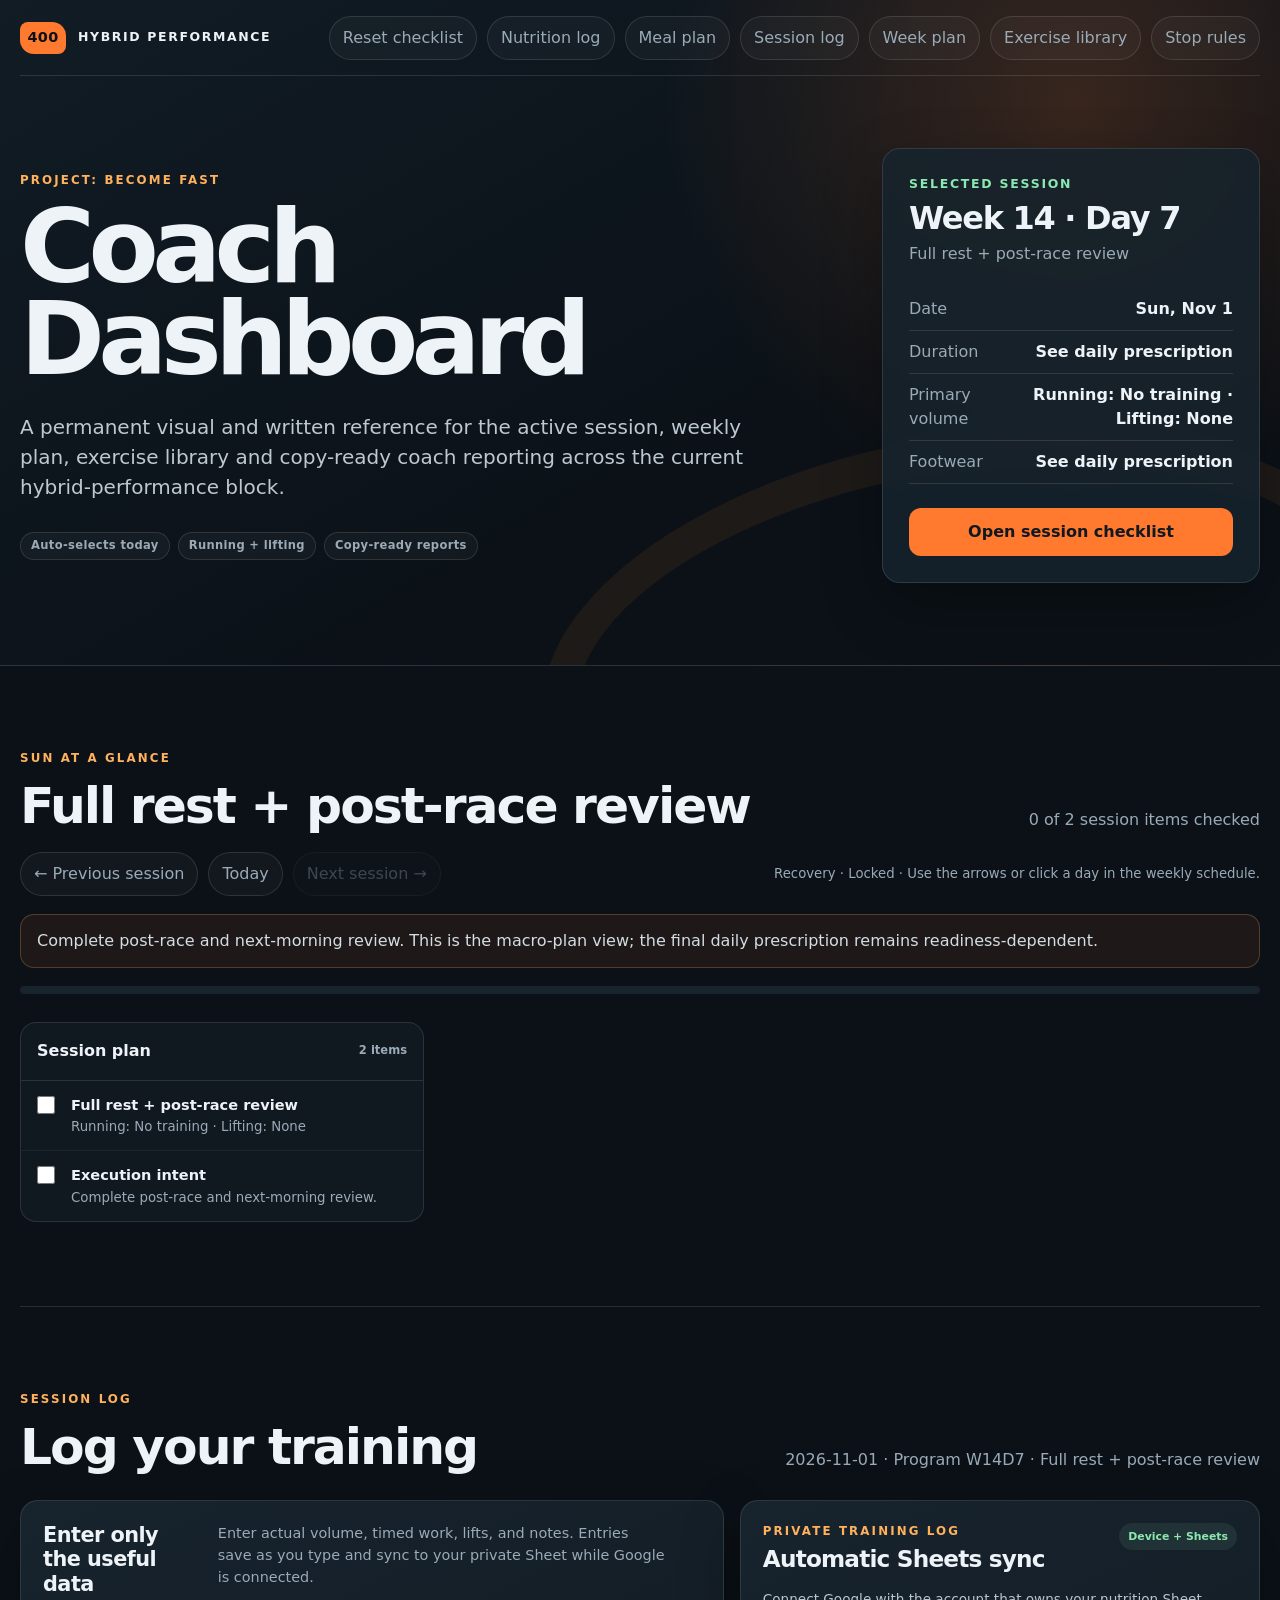
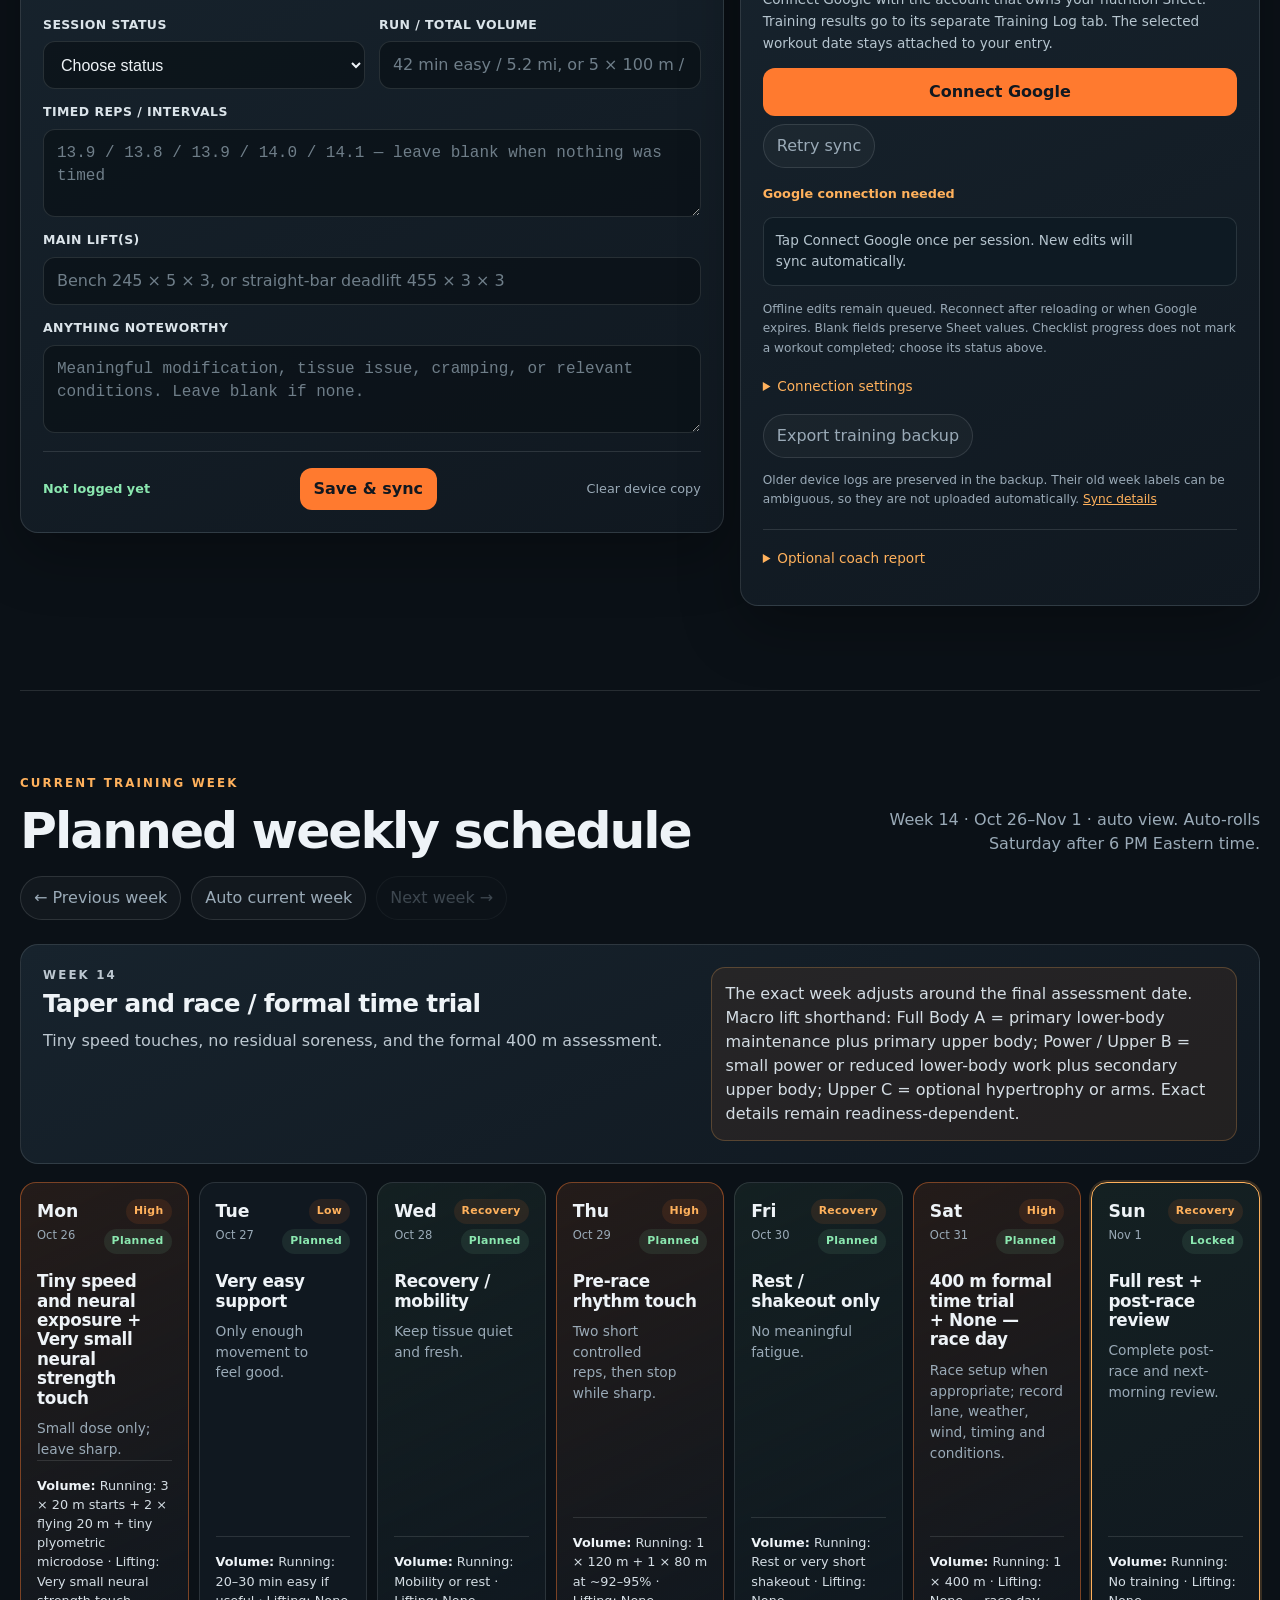
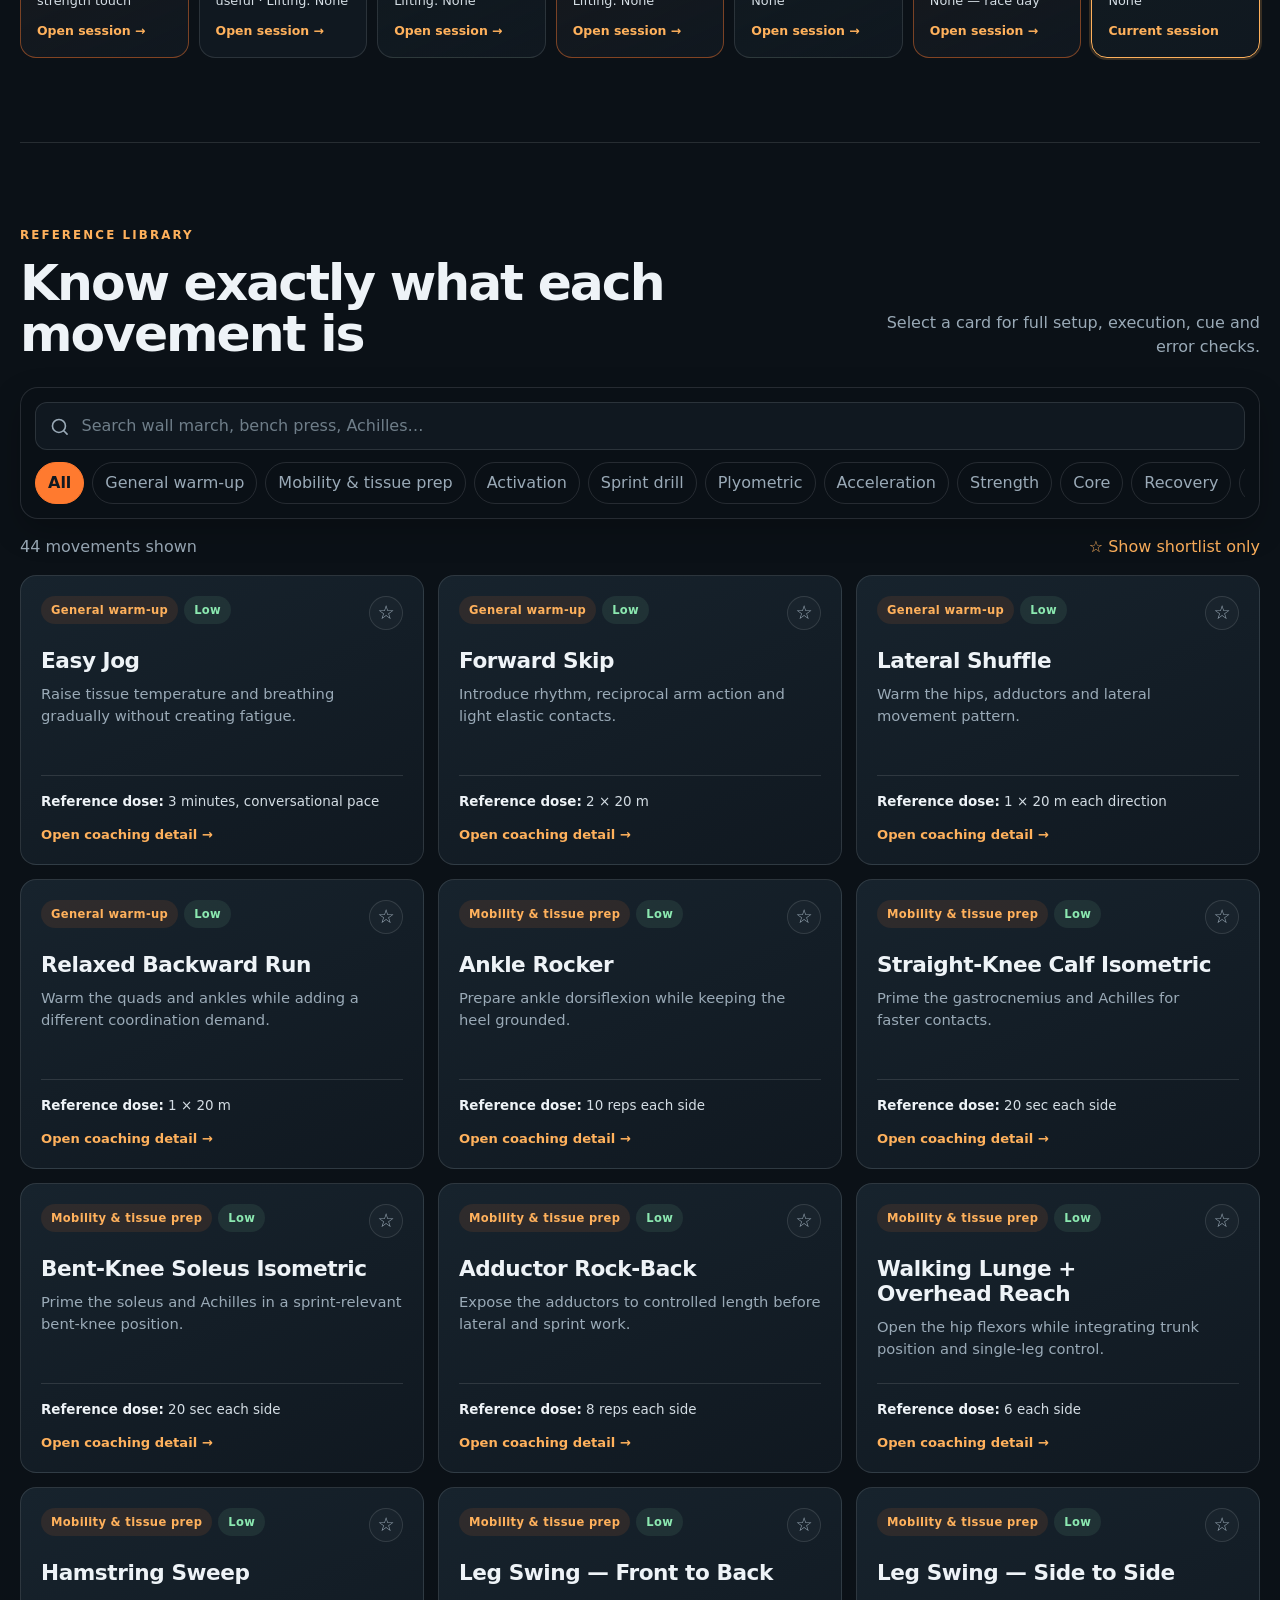
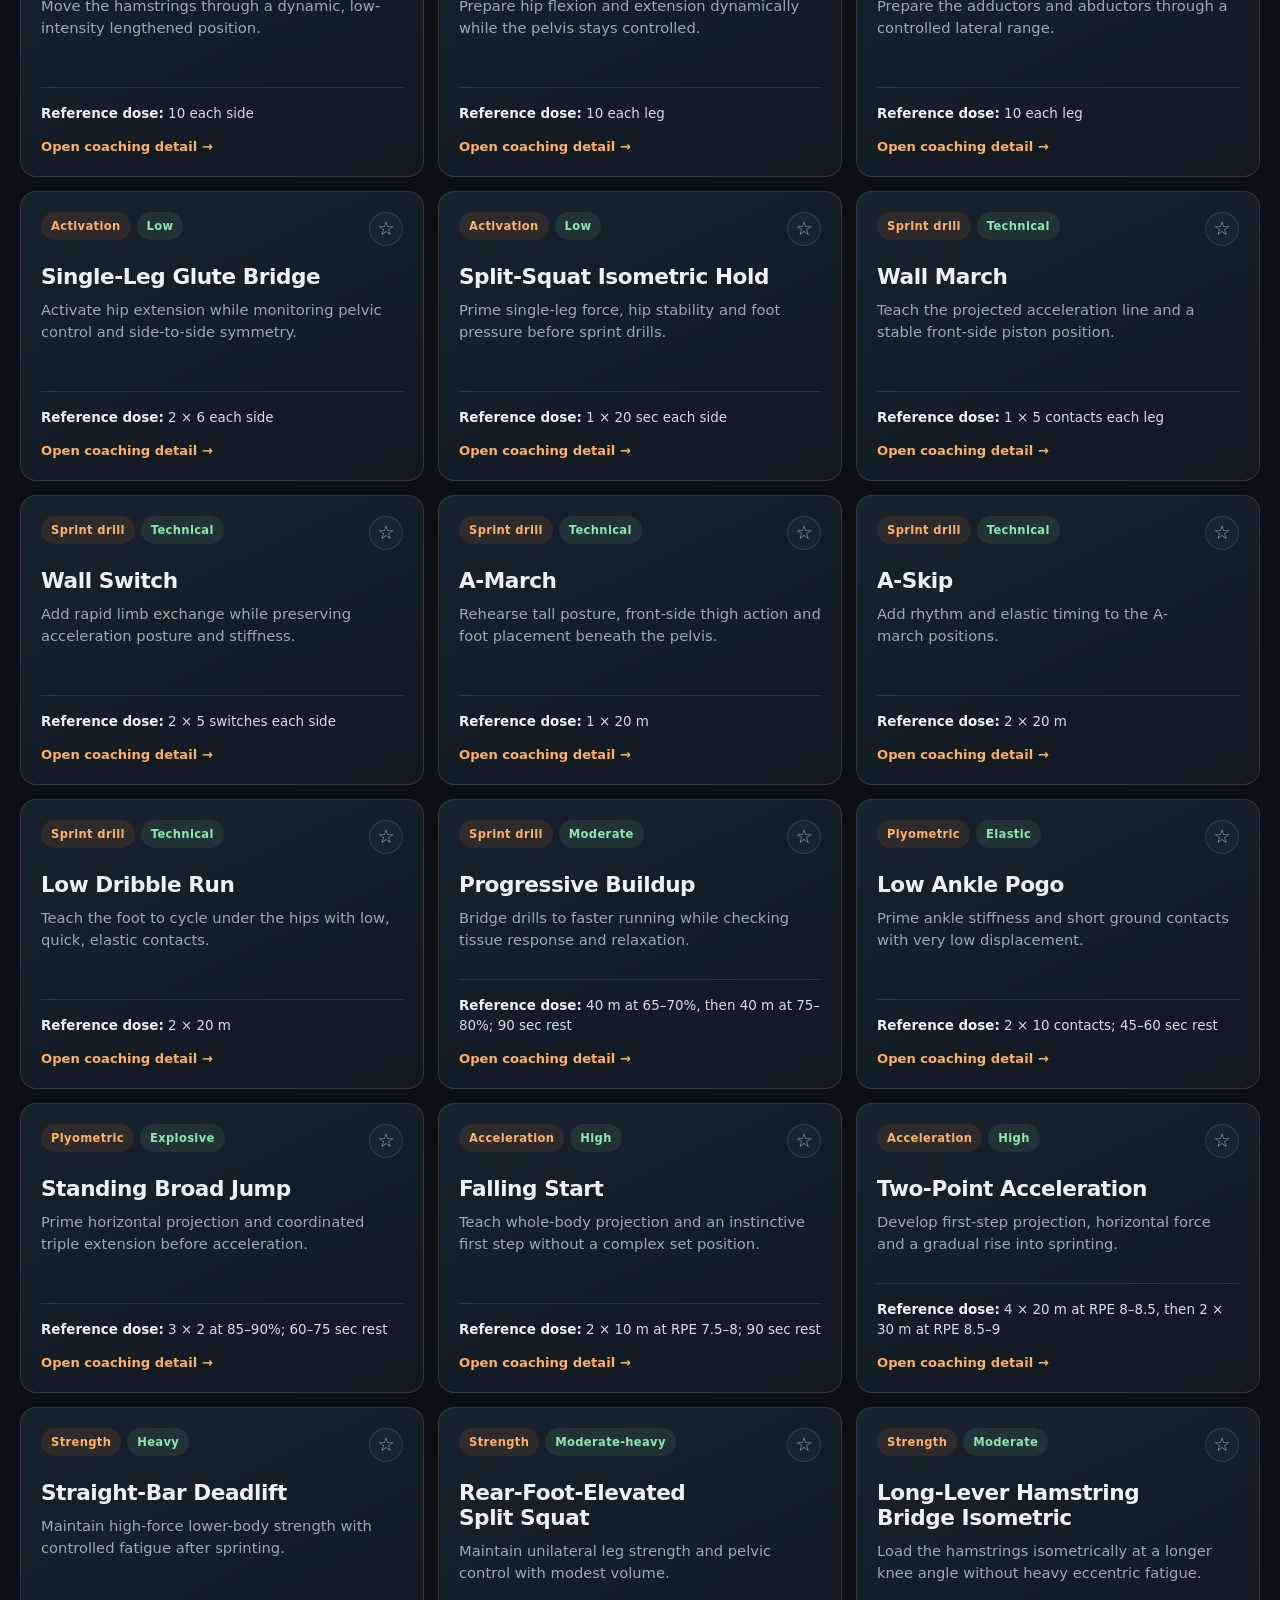
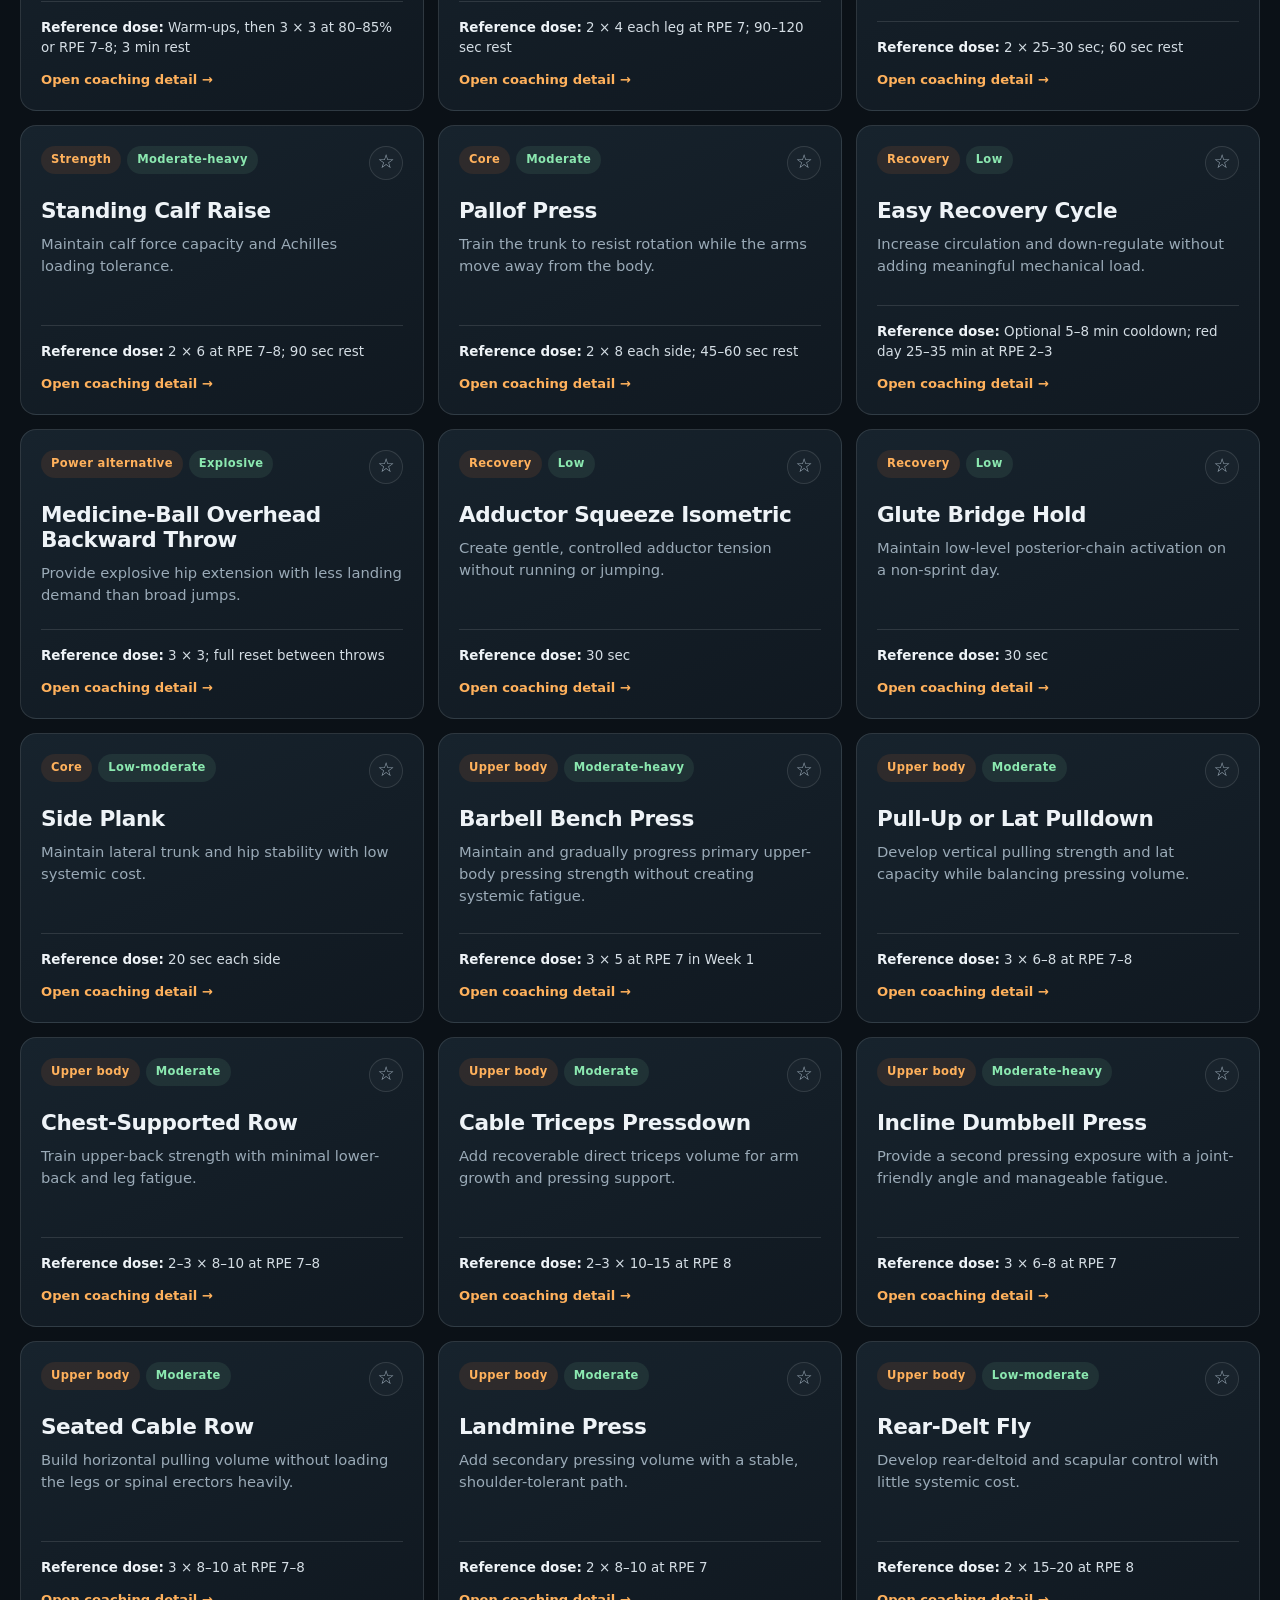
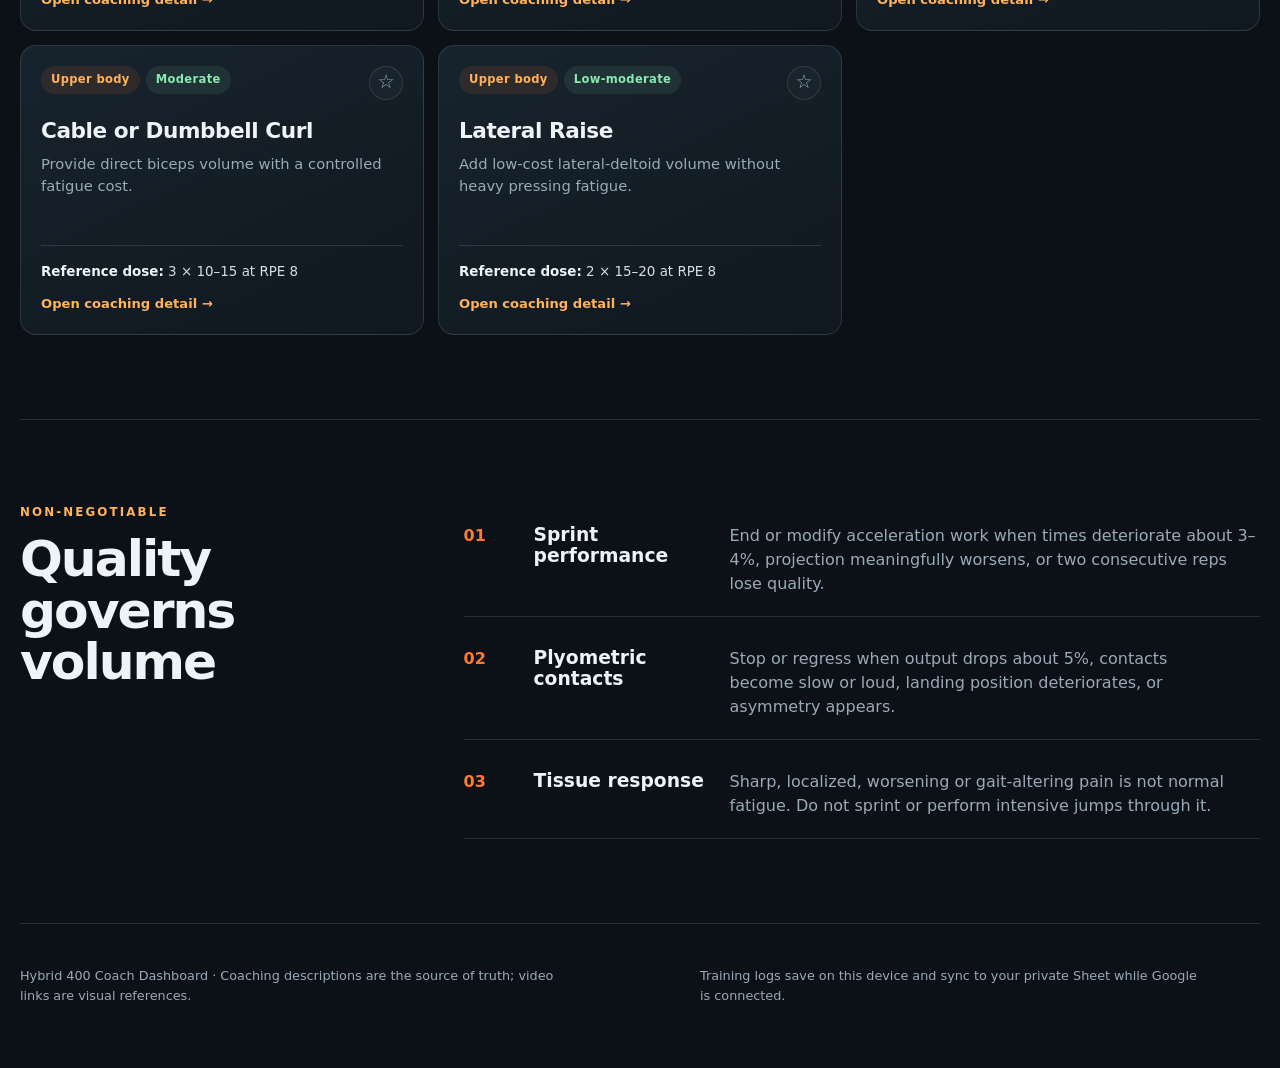
==== index.html @ aa334e63 "Sync dated training results to the private Google Sheet" ====
<!doctype html>
<html lang="en">
<head>
  <meta charset="utf-8" />
  <meta name="viewport" content="width=device-width, initial-scale=1" />
  <meta name="description" content="McKinley’s Hybrid 400 session, weekly schedule, exercise library and copy-ready coach reporting dashboard." />
  <title>Hybrid Performance — Coach Dashboard</title>
  <link rel="preconnect" href="https://www.youtube.com" />
  <link rel="stylesheet" href="styles.css?v=20261009" />
  <link rel="stylesheet" href="schedule.css" />
  <link rel="stylesheet" href="session.css" />
  <link rel="stylesheet" href="session-log.css?v=20261012" />
</head>
<body>
  <a class="skip-link" href="#session">Skip to current session</a>

  <header class="hero">
    <nav class="topbar" aria-label="Primary">
      <a class="brand" href="#top" aria-label="Hybrid 400 home">
        <span class="brand-mark" aria-hidden="true">400</span>
        <span>HYBRID PERFORMANCE</span>
      </a>
      <div class="top-actions">
        <button class="ghost-button" id="resetProgress" type="button">Reset checklist</button>
        <a class="ghost-button" href="nutrition.html">Nutrition log</a>
        <a class="ghost-button" href="meal-plan.html">Meal plan</a>
        <a class="ghost-button" href="#session-log">Session log</a>
        <a class="ghost-button" href="#week-plan">Week plan</a>
        <a class="ghost-button" href="#library">Exercise library</a>
        <a class="ghost-button" href="#safety">Stop rules</a>
      </div>
    </nav>

    <div class="hero-grid" id="top">
      <section>
        <p class="eyebrow">PROJECT: BECOME FAST</p>
        <h1>Coach Dashboard</h1>
        <p class="hero-copy">A permanent visual and written reference for the active session, weekly plan, exercise library and copy-ready coach reporting across the current hybrid-performance block.</p>
        <div class="hero-tags" aria-label="Dashboard status">
          <span>Auto-selects today</span>
          <span>Running + lifting</span>
          <span>Copy-ready reports</span>
        </div>
      </section>

      <aside class="session-card" aria-labelledby="session-title">
        <div class="session-kicker">Selected session</div>
        <h2 id="session-title">Week 1 · Day 1</h2>
        <p id="session-name">Acceleration foundation + lower-body strength</p>
        <dl>
          <div><dt>Date</dt><dd id="session-date">Mon, Jul 27</dd></div>
          <div><dt>Duration</dt><dd id="session-duration">95–110 min</dd></div>
          <div><dt>Primary volume</dt><dd id="session-volume">160 m acceleration + 80 m buildups</dd></div>
          <div><dt>Footwear</dt><dd id="session-footwear">Trainers / flats</dd></div>
        </dl>
        <a class="primary-button" href="#session">Open session checklist</a>
      </aside>
    </div>
  </header>

  <main>
    <section class="session-section" id="session" aria-labelledby="session-heading">
      <div class="section-heading session-heading-row">
        <div>
          <p class="eyebrow" id="sessionEyebrow">MONDAY AT A GLANCE</p>
          <h2 id="session-heading">Acceleration foundation + lower-body strength</h2>
        </div>
        <p id="progressText" class="progress-label">0 of 30 session items checked</p>
      </div>

      <div class="session-toolbar" aria-label="Session controls">
        <button class="session-nav-button" id="previousSession" type="button">← Previous session</button>
        <button class="session-nav-button" id="todaySession" type="button">Today</button>
        <button class="session-nav-button" id="nextSession" type="button">Next session →</button>
        <span class="session-selection-meta" id="sessionSelectionMeta">Use the arrows or click a day in the weekly schedule.</span>
      </div>

      <div class="session-notice" id="sessionNotice" hidden></div>
      <div class="progress-track" aria-hidden="true"><div id="progressBar"></div></div>
      <div class="timeline" id="sessionTimeline"></div>
    </section>

    <section class="log-section" id="session-log" aria-labelledby="session-log-heading">
      <div class="section-heading log-heading-row">
        <div>
          <p class="eyebrow">SESSION LOG</p>
          <h2 id="session-log-heading">Log your training</h2>
        </div>
        <p class="muted" id="logSessionMeta">Loads the selected session automatically.</p>
      </div>

      <div class="log-shell">
        <form class="log-form" id="sessionLogForm" autocomplete="off">
          <div class="log-form-intro">
            <h3>Enter only the useful data</h3>
            <p>Enter actual volume, timed work, lifts, and notes. Entries save as you type and sync to your private Sheet while Google is connected.</p>
          </div>

          <div class="log-field-grid">
            <label class="log-field">
              <span>Session status</span>
              <select id="logStatus">
                <option value="">Choose status</option>
                <option value="completed">Completed as prescribed</option>
                <option value="modified">Completed with modification</option>
                <option value="partial">Partially completed</option>
                <option value="skipped">Skipped</option>
              </select>
            </label>

            <label class="log-field">
              <span>Run / total volume</span>
              <input id="logVolume" type="text" placeholder="42 min easy / 5.2 mi, or 5 × 100 m / 500 m" />
            </label>

            <label class="log-field log-field-wide">
              <span>Timed reps / intervals</span>
              <textarea id="logTimes" placeholder="13.9 / 13.8 / 13.9 / 14.0 / 14.1 — leave blank when nothing was timed"></textarea>
            </label>

            <label class="log-field log-field-wide">
              <span>Main lift(s)</span>
              <input id="logLift" type="text" placeholder="Bench 245 × 5 × 3, or straight-bar deadlift 455 × 3 × 3" />
            </label>

            <label class="log-field log-field-wide">
              <span>Anything noteworthy</span>
              <textarea id="logNotes" placeholder="Meaningful modification, tissue issue, cramping, or relevant conditions. Leave blank if none."></textarea>
            </label>
          </div>

          <div class="log-form-actions">
            <span id="logSaveState" aria-live="polite">Not logged yet</span>
            <button class="primary-button" id="saveTrainingLog" type="button">Save &amp; sync</button>
            <button class="log-clear-button" id="clearSessionLog" type="button">Clear device copy</button>
          </div>
        </form>

        <aside class="coach-report-card" aria-labelledby="training-sync-heading">
          <div class="coach-report-top">
            <div>
              <p class="eyebrow">PRIVATE TRAINING LOG</p>
              <h3 id="training-sync-heading">Automatic Sheets sync</h3>
            </div>
            <span class="local-only">Device + Sheets</span>
          </div>

          <div class="training-sync-panel">
            <p>Connect Google with the account that owns your nutrition Sheet. Training results go to its separate Training Log tab. The selected workout date stays attached to your entry.</p>
            <div class="training-sync-actions"><button class="primary-button" id="connectTrainingGoogle" type="button">Connect Google</button><button class="ghost-button" id="retryTrainingSync" type="button">Retry sync</button></div>
            <strong id="trainingConnectionLabel">Google connection needed</strong>
            <p id="trainingCloudStatus" role="status">Tap Connect Google to start automatic sync.</p>
            <p class="training-sync-help">Offline edits remain queued. Reconnect after reloading or when Google expires. Blank fields preserve Sheet values. Checklist progress does not mark a workout completed; choose its status above.</p>
            <details><summary>Connection settings</summary><label class="log-field"><span>Google OAuth client ID</span><input id="trainingClientId" type="text" autocapitalize="off" spellcheck="false"></label><label class="log-field"><span>Private Google Sheet URL</span><input id="trainingSheetId" type="text" autocapitalize="off" spellcheck="false"></label></details>
            <button class="ghost-button" id="exportTrainingBackup" type="button">Export training backup</button>
            <p class="training-sync-help">Older device logs are preserved in the backup. Their old week labels can be ambiguous, so they are not uploaded automatically. <a href="TRAINING-LOGGER.md">Sync details</a></p>
          </div>
          <details class="optional-coach-report">
            <summary>Optional coach report</summary>
            <textarea id="coachReportPreview" readonly aria-label="Generated coach report">Select a session to build a coach report.</textarea>
            <button class="ghost-button" id="copyCoachReport" type="button" disabled>Copy coach report</button>
            <p class="copy-status" id="copyReportStatus" aria-live="polite">Copying is optional when Google sync is connected.</p>
          </details>
        </aside>
      </div>
    </section>

    <section class="week-section" id="week-plan" aria-labelledby="week-plan-heading">
      <div class="section-heading week-heading-row">
        <div>
          <p class="eyebrow">CURRENT TRAINING WEEK</p>
          <h2 id="week-plan-heading">Planned weekly schedule</h2>
        </div>
        <p id="weekPlanMeta" class="muted">Auto-selects the active program week.</p>
      </div>

      <div class="week-toolbar" aria-label="Week schedule controls">
        <button class="week-nav-button" id="previousWeek" type="button">← Previous week</button>
        <button class="week-nav-button" id="autoWeek" type="button">Auto current week</button>
        <button class="week-nav-button" id="nextWeek" type="button">Next week →</button>
      </div>

      <div class="week-summary" id="weekSummary"></div>
      <div class="week-grid" id="weekGrid"></div>
    </section>

    <section class="library-section" id="library" aria-labelledby="library-heading">
      <div class="section-heading library-heading-row">
        <div>
          <p class="eyebrow">REFERENCE LIBRARY</p>
          <h2 id="library-heading">Know exactly what each movement is</h2>
        </div>
        <p class="muted">Select a card for full setup, execution, cue and error checks.</p>
      </div>

      <div class="toolbox" aria-label="Exercise filters">
        <label class="search-wrap">
          <span class="sr-only">Search exercises</span>
          <svg aria-hidden="true" viewBox="0 0 24 24"><path d="m21 21-4.35-4.35m2.35-5.65a8 8 0 1 1-16 0 8 8 0 0 1 16 0Z"/></svg>
          <input id="searchInput" type="search" placeholder="Search wall march, bench press, Achilles…" autocomplete="off" />
        </label>
        <div class="filter-row" id="categoryFilters" role="group" aria-label="Filter by category"></div>
      </div>

      <div class="results-row">
        <p id="resultCount" aria-live="polite"></p>
        <button class="text-button" id="showFavorites" type="button" aria-pressed="false">☆ Show shortlist only</button>
      </div>

      <div class="exercise-grid" id="exerciseGrid"></div>
      <div class="empty-state" id="emptyState" hidden>
        <h3>No movement found</h3>
        <p>Try a body area, exercise alias or broader category.</p>
      </div>
    </section>

    <section class="safety-section" id="safety" aria-labelledby="safety-heading">
      <div>
        <p class="eyebrow">NON-NEGOTIABLE</p>
        <h2 id="safety-heading">Quality governs volume</h2>
      </div>
      <div class="safety-grid">
        <article>
          <span class="rule-number">01</span>
          <h3>Sprint performance</h3>
          <p>End or modify acceleration work when times deteriorate about 3–4%, projection meaningfully worsens, or two consecutive reps lose quality.</p>
        </article>
        <article>
          <span class="rule-number">02</span>
          <h3>Plyometric contacts</h3>
          <p>Stop or regress when output drops about 5%, contacts become slow or loud, landing position deteriorates, or asymmetry appears.</p>
        </article>
        <article>
          <span class="rule-number">03</span>
          <h3>Tissue response</h3>
          <p>Sharp, localized, worsening or gait-altering pain is not normal fatigue. Do not sprint or perform intensive jumps through it.</p>
        </article>
      </div>
    </section>
  </main>

  <footer>
    <p>Hybrid 400 Coach Dashboard · Coaching descriptions are the source of truth; video links are visual references.</p>
    <p>Training logs save on this device and sync to your private Sheet while Google is connected.</p>
  </footer>

  <dialog id="exerciseDialog" aria-labelledby="dialogTitle">
    <button class="dialog-close" id="dialogClose" type="button" aria-label="Close">×</button>
    <div id="dialogContent"></div>
  </dialog>

  <script src="data/exercises-01.js"></script>
  <script src="data/exercises-02.js"></script>
  <script src="data/exercises-03.js"></script>
  <script src="data/exercises-04.js"></script>
  <script src="data/exercises-05.js"></script>
  <script src="data/exercises-06.js"></script>
  <script src="data/exercises-07.js"></script>
  <script src="data/week-plans.js"></script>
  <script src="data/session-plans.js"></script>
  <script src="data/week1-strength-override.js"></script>
  <script src="data/future-macro-expectations.js"></script>
  <script src="data/week3-plan.js"></script>
  <script src="data/week3-adjustment-w3d1.js"></script>
  <script src="data/week4-plan.js"></script>
  <script src="data/week5-plan.js"></script>
  <script src="data/week6-plan.js"></script>
  <script src="data/week6-w6d1-complete.js"></script>
  <script src="data/week7-plan.js"></script>
  <script src="data/aerobic-rebuild-week1.js"></script>
  <script src="data/aerobic-rebuild-b-week1.js"></script>
  <script src="app.js?v=20261012"></script>
  <script src="sunday-preview.js"></script>
  <script src="session-log.js?v=20261012"></script>
  <script src="https://accounts.google.com/gsi/client" async defer></script>
  <script src="nutrition-sync-core.js?v=20261012"></script>
  <script src="training-sync-core.js?v=20261012"></script>
  <script src="training-sync.js?v=20261012"></script>
  <script src="nutrition-sync.js?v=20261012"></script>
</body>
</html>
---- styles.css ----
:root {
  --ink: #eef3f7;
  --muted: #9aaab7;
  --surface: #101820;
  --surface-2: #17232d;
  --surface-3: #21303b;
  --line: rgba(238, 243, 247, 0.12);
  --accent: #ff7a2f;
  --accent-2: #ffb15c;
  --green: #8be8b0;
  --danger: #ff8e8e;
  --shadow: 0 22px 60px rgba(0, 0, 0, 0.28);
  --radius: 18px;
  --max: 1240px;
}

* { box-sizing: border-box; }
html { scroll-behavior: smooth; }
body {
  margin: 0;
  color: var(--ink);
  background: #0b1117;
  font-family: Inter, ui-sans-serif, system-ui, -apple-system, BlinkMacSystemFont, "Segoe UI", sans-serif;
  line-height: 1.5;
}
button, input { font: inherit; }
button, a { -webkit-tap-highlight-color: transparent; }
a { color: inherit; }

.skip-link {
  position: fixed;
  top: 12px;
  left: 12px;
  z-index: 100;
  transform: translateY(-160%);
  padding: 10px 14px;
  border-radius: 10px;
  background: var(--ink);
  color: #0b1117;
}
.skip-link:focus { transform: translateY(0); }

.hero {
  position: relative;
  overflow: hidden;
  border-bottom: 1px solid var(--line);
  background:
    radial-gradient(circle at 84% 15%, rgba(255, 122, 47, 0.18), transparent 34%),
    linear-gradient(150deg, #111c25 0%, #0b1117 62%);
}
.hero::after {
  content: "";
  position: absolute;
  inset: auto -8% -200px 42%;
  height: 360px;
  border: 34px solid rgba(255, 122, 47, 0.08);
  border-radius: 50%;
  transform: rotate(-10deg);
  pointer-events: none;
}
.topbar,
.hero-grid,
main > section,
footer {
  width: min(calc(100% - 36px), var(--max));
  margin-inline: auto;
}
.topbar {
  min-height: 76px;
  display: flex;
  align-items: center;
  justify-content: space-between;
  border-bottom: 1px solid var(--line);
}
.brand {
  display: inline-flex;
  gap: 12px;
  align-items: center;
  text-decoration: none;
  font-size: 0.78rem;
  font-weight: 800;
  letter-spacing: 0.13em;
}
.brand-mark {
  display: grid;
  place-items: center;
  width: 46px;
  height: 32px;
  border-radius: 8px 14px 8px 14px;
  color: #0b1117;
  background: var(--accent);
  font-size: 0.9rem;
  letter-spacing: 0.02em;
}
.top-actions { display: flex; flex-wrap: wrap; justify-content: flex-end; gap: 10px; }
.ghost-button,
.text-button {
  border: 0;
  cursor: pointer;
  text-decoration: none;
}
.ghost-button {
  padding: 9px 13px;
  border: 1px solid var(--line);
  border-radius: 999px;
  color: var(--muted);
  background: rgba(255,255,255,0.03);
}
.ghost-button:hover,
.ghost-button:focus-visible { color: var(--ink); border-color: rgba(255,255,255,0.3); }

.hero-grid {
  position: relative;
  z-index: 1;
  display: grid;
  grid-template-columns: minmax(0, 1.35fr) minmax(300px, 0.65fr);
  gap: clamp(32px, 6vw, 90px);
  align-items: center;
  padding: 72px 0 82px;
}
.eyebrow {
  margin: 0 0 12px;
  color: var(--accent-2);
  font-size: 0.74rem;
  font-weight: 850;
  letter-spacing: 0.18em;
}
h1, h2, h3, p { text-wrap: pretty; }
h1 {
  max-width: 780px;
  margin: 0;
  font-size: clamp(3.1rem, 8vw, 7.2rem);
  line-height: 0.89;
  letter-spacing: -0.065em;
}
h2 {
  margin: 0;
  font-size: clamp(1.9rem, 4vw, 3.15rem);
  line-height: 1.02;
  letter-spacing: -0.04em;
}
h3 { margin: 0; line-height: 1.16; }
.hero-copy {
  max-width: 760px;
  margin: 28px 0 0;
  color: #bdc8d1;
  font-size: clamp(1.05rem, 2vw, 1.25rem);
}
.hero-tags {
  display: flex;
  flex-wrap: wrap;
  gap: 8px;
  margin-top: 30px;
}
.hero-tags span,
.card-tag,
.intensity-tag {
  display: inline-flex;
  align-items: center;
  min-height: 28px;
  padding: 4px 10px;
  border-radius: 999px;
  font-size: 0.72rem;
  font-weight: 750;
  letter-spacing: 0.03em;
}
.hero-tags span {
  color: var(--muted);
  border: 1px solid var(--line);
  background: rgba(255,255,255,0.035);
}
.session-card {
  padding: 26px;
  border: 1px solid var(--line);
  border-radius: var(--radius);
  background: rgba(23, 35, 45, 0.86);
  box-shadow: var(--shadow);
  backdrop-filter: blur(10px);
}
.session-kicker { color: var(--green); font-size: 0.78rem; font-weight: 800; text-transform: uppercase; letter-spacing: 0.14em; }
.session-card h2 { margin-top: 8px; font-size: 2rem; }
.session-card > p { margin: 8px 0 22px; color: var(--muted); }
.session-card dl { margin: 0 0 24px; }
.session-card dl div {
  display: flex;
  justify-content: space-between;
  gap: 20px;
  padding: 9px 0;
  border-bottom: 1px solid var(--line);
}
.session-card dt { color: var(--muted); }
.session-card dd { margin: 0; font-weight: 700; text-align: right; }
.primary-button {
  display: inline-flex;
  justify-content: center;
  width: 100%;
  padding: 12px 16px;
  border-radius: 12px;
  background: var(--accent);
  color: #111820;
  font-weight: 850;
  text-decoration: none;
}
.primary-button:hover,
.primary-button:focus-visible { background: var(--accent-2); }

main > section { padding: 84px 0; }
.section-heading {
  display: flex;
  justify-content: space-between;
  align-items: end;
  gap: 30px;
  margin-bottom: 28px;
}
.progress-label, .muted { color: var(--muted); }
.progress-track {
  height: 8px;
  overflow: hidden;
  margin-bottom: 28px;
  border-radius: 999px;
  background: var(--surface-2);
}
.progress-track div {
  width: 0;
  height: 100%;
  border-radius: inherit;
  background: linear-gradient(90deg, var(--accent), var(--accent-2));
  transition: width 180ms ease;
}
.timeline {
  display: grid;
  grid-template-columns: repeat(3, minmax(0, 1fr));
  gap: 14px;
}
.timeline-group {
  overflow: hidden;
  border: 1px solid var(--line);
  border-radius: 16px;
  background: var(--surface);
}
.timeline-group h3 {
  display: flex;
  align-items: center;
  justify-content: space-between;
  min-height: 58px;
  padding: 14px 16px;
  border-bottom: 1px solid var(--line);
  font-size: 1rem;
}
.timeline-group h3 span { color: var(--muted); font-size: 0.72rem; font-weight: 600; }
.check-item {
  position: relative;
  display: grid;
  grid-template-columns: 24px 1fr;
  gap: 10px;
  padding: 13px 16px;
  border-bottom: 1px solid rgba(255,255,255,0.06);
  cursor: pointer;
}
.check-item:last-child { border-bottom: 0; }
.check-item:hover { background: rgba(255,255,255,0.035); }
.check-item input {
  width: 18px;
  height: 18px;
  margin: 2px 0 0;
  accent-color: var(--accent);
}
.check-item strong { display: block; font-size: 0.91rem; }
.check-item small { display: block; margin-top: 2px; color: var(--muted); }
.check-item:has(input:checked) strong,
.check-item:has(input:checked) small { opacity: 0.5; text-decoration: line-through; }

.library-section { border-top: 1px solid var(--line); }
.library-heading-row { align-items: end; }
.library-heading-row .muted { max-width: 420px; margin: 0; text-align: right; }
.toolbox {
  position: sticky;
  top: 10px;
  z-index: 15;
  padding: 14px;
  border: 1px solid var(--line);
  border-radius: 18px;
  background: rgba(11, 17, 23, 0.88);
  box-shadow: 0 12px 32px rgba(0,0,0,0.22);
  backdrop-filter: blur(12px);
}
.search-wrap {
  display: flex;
  align-items: center;
  gap: 10px;
  min-height: 48px;
  padding: 0 14px;
  border: 1px solid var(--line);
  border-radius: 12px;
  background: var(--surface);
}
.search-wrap svg {
  width: 20px;
  fill: none;
  stroke: var(--muted);
  stroke-width: 2;
  stroke-linecap: round;
}
.search-wrap input {
  width: 100%;
  border: 0;
  outline: 0;
  color: var(--ink);
  background: transparent;
}
.search-wrap input::placeholder { color: #6f7e89; }
.filter-row {
  display: flex;
  gap: 8px;
  overflow-x: auto;
  padding-top: 12px;
  scrollbar-width: thin;
}
.filter-button {
  flex: 0 0 auto;
  padding: 8px 12px;
  border: 1px solid var(--line);
  border-radius: 999px;
  color: var(--muted);
  background: transparent;
  cursor: pointer;
}
.filter-button[aria-pressed="true"] {
  color: #101820;
  border-color: var(--accent);
  background: var(--accent);
  font-weight: 800;
}
.results-row {
  display: flex;
  justify-content: space-between;
  align-items: center;
  gap: 20px;
  min-height: 56px;
}
.results-row p { color: var(--muted); }
.text-button { padding: 0; color: var(--accent-2); background: transparent; }
.text-button:hover,
.text-button:focus-visible { text-decoration: underline; }
.exercise-grid {
  display: grid;
  grid-template-columns: repeat(3, minmax(0, 1fr));
  gap: 14px;
}
.exercise-card {
  position: relative;
  display: flex;
  flex-direction: column;
  min-height: 290px;
  padding: 20px;
  border: 1px solid var(--line);
  border-radius: 16px;
  background: linear-gradient(155deg, var(--surface-2), var(--surface));
  cursor: pointer;
  transition: transform 150ms ease, border-color 150ms ease, background 150ms ease;
}
.exercise-card:hover,
.exercise-card:focus-visible {
  outline: 0;
  transform: translateY(-3px);
  border-color: rgba(255, 177, 92, 0.5);
  background: linear-gradient(155deg, #1c2b36, #111b23);
}
.card-top {
  display: flex;
  justify-content: space-between;
  align-items: flex-start;
  gap: 10px;
}
.card-tags { display: flex; flex-wrap: wrap; gap: 6px; }
.card-tag { color: var(--accent-2); background: rgba(255,122,47,0.10); }
.intensity-tag { color: var(--green); background: rgba(139,232,176,0.09); }
.favorite-button {
  width: 34px;
  height: 34px;
  flex: 0 0 auto;
  border: 1px solid var(--line);
  border-radius: 50%;
  color: var(--muted);
  background: rgba(255,255,255,0.025);
  cursor: pointer;
  font-size: 1.2rem;
}
.favorite-button[aria-pressed="true"] { color: var(--accent-2); border-color: rgba(255,177,92,0.5); }
.exercise-card h3 { margin-top: 18px; font-size: 1.35rem; letter-spacing: -0.02em; }
.card-purpose { margin: 10px 0 16px; color: var(--muted); font-size: 0.92rem; }
.card-dose {
  margin-top: auto;
  padding-top: 16px;
  border-top: 1px solid var(--line);
  color: #d4dde4;
  font-size: 0.84rem;
}
.card-dose strong { color: var(--ink); }
.card-open { margin-top: 12px; color: var(--accent-2); font-size: 0.82rem; font-weight: 800; }
.empty-state { padding: 70px 20px; text-align: center; border: 1px dashed var(--line); border-radius: 16px; }
.empty-state p { color: var(--muted); }

.safety-section {
  display: grid;
  grid-template-columns: minmax(220px, 0.65fr) minmax(0, 1.35fr);
  gap: 60px;
  border-top: 1px solid var(--line);
}
.safety-grid { display: grid; gap: 10px; }
.safety-grid article {
  display: grid;
  grid-template-columns: 54px 180px 1fr;
  gap: 16px;
  align-items: start;
  padding: 20px 0;
  border-bottom: 1px solid var(--line);
}
.rule-number { color: var(--accent); font-weight: 850; }
.safety-grid p { margin: 0; color: var(--muted); }

footer {
  display: flex;
  justify-content: space-between;
  gap: 40px;
  padding: 30px 0 50px;
  border-top: 1px solid var(--line);
  color: var(--muted);
  font-size: 0.8rem;
}
footer p { max-width: 560px; }

#exerciseDialog {
  width: min(calc(100% - 28px), 760px);
  max-height: min(88vh, 900px);
  overflow: auto;
  padding: 0;
  border: 1px solid rgba(255,255,255,0.16);
  border-radius: 20px;
  color: var(--ink);
  background: #111a22;
  box-shadow: var(--shadow);
}
#exerciseDialog::backdrop { background: rgba(2, 7, 11, 0.78); backdrop-filter: blur(5px); }
.dialog-close {
  position: sticky;
  top: 14px;
  z-index: 3;
  float: right;
  width: 40px;
  height: 40px;
  margin: 14px 14px -54px 0;
  border: 1px solid var(--line);
  border-radius: 50%;
  color: var(--ink);
  background: #17232d;
  cursor: pointer;
  font-size: 1.45rem;
}
.dialog-inner { padding: 30px; }
.dialog-inner .eyebrow { margin-right: 54px; }
.dialog-inner h2 { margin-right: 54px; }
.dialog-purpose { margin: 14px 0 24px; color: #bdc8d1; font-size: 1.05rem; }
.dialog-meta {
  display: grid;
  grid-template-columns: repeat(2, minmax(0, 1fr));
  gap: 8px;
  margin-bottom: 26px;
}
.dialog-meta div { padding: 12px; border: 1px solid var(--line); border-radius: 12px; background: var(--surface); }
.dialog-meta span { display: block; color: var(--muted); font-size: 0.72rem; text-transform: uppercase; letter-spacing: 0.08em; }
.dialog-meta strong { display: block; margin-top: 3px; }
.dialog-section { margin-top: 24px; }
.dialog-section h3 { margin-bottom: 10px; color: var(--accent-2); font-size: 0.92rem; text-transform: uppercase; letter-spacing: 0.08em; }
.dialog-section ol { margin: 0; padding-left: 22px; }
.dialog-section li + li { margin-top: 8px; }
.cue-boxes { display: grid; grid-template-columns: 1fr 1fr; gap: 10px; }
.cue-box { padding: 14px; border-radius: 12px; background: rgba(139,232,176,0.08); }
.cue-box.error { background: rgba(255,142,142,0.08); }
.cue-box span { display: block; margin-bottom: 4px; color: var(--muted); font-size: 0.72rem; text-transform: uppercase; letter-spacing: 0.08em; }
.video-button {
  display: inline-flex;
  align-items: center;
  justify-content: center;
  width: 100%;
  margin-top: 24px;
  padding: 13px 16px;
  border-radius: 12px;
  color: #101820;
  background: var(--accent);
  font-weight: 850;
  text-decoration: none;
}
.video-button:hover,
.video-button:focus-visible { background: var(--accent-2); }
.video-note { margin: 8px 0 0; color: var(--muted); font-size: 0.76rem; text-align: center; }
.sr-only { position: absolute; width: 1px; height: 1px; padding: 0; margin: -1px; overflow: hidden; clip: rect(0,0,0,0); white-space: nowrap; border: 0; }

@media (max-width: 980px) {
  .hero-grid { grid-template-columns: 1fr; }
  .session-card { max-width: 620px; }
  .timeline, .exercise-grid { grid-template-columns: repeat(2, minmax(0, 1fr)); }
  .safety-section { grid-template-columns: 1fr; gap: 28px; }
}

@media (max-width: 680px) {
  .topbar, .hero-grid, main > section, footer { width: min(calc(100% - 24px), var(--max)); }
  .topbar { min-height: 66px; }
  .brand span:last-child { display: none; }
  .top-actions .ghost-button:first-child { display: none; }
  .hero-grid { padding: 54px 0 58px; }
  h1 { font-size: clamp(3.4rem, 18vw, 5.3rem); }
  main > section { padding: 62px 0; }
  .section-heading, .results-row, footer { align-items: flex-start; flex-direction: column; }
  .library-heading-row .muted { text-align: left; }
  .timeline, .exercise-grid { grid-template-columns: 1fr; }
  .exercise-card { min-height: 250px; }
  .safety-grid article { grid-template-columns: 42px 1fr; }
  .safety-grid article p { grid-column: 2; }
  .dialog-inner { padding: 24px 18px; }
  .dialog-meta, .cue-boxes { grid-template-columns: 1fr; }
}

@media print {
  .top-actions, .toolbox, .results-row, .favorite-button, .card-open, .video-button, .dialog-close { display: none !important; }
  body { color: #111; background: #fff; }
  .hero, .session-card, .timeline-group, .exercise-card, .safety-section { color: #111; background: #fff; box-shadow: none; }
  .hero-copy, .muted, .card-purpose, .progress-label, .check-item small, .safety-grid p { color: #444; }
  .exercise-grid { grid-template-columns: repeat(2, 1fr); }
}
---- schedule.css ----
.week-section {
  border-top: 1px solid var(--line);
}

.week-heading-row .muted {
  max-width: 430px;
  margin: 0;
  text-align: right;
}

.week-toolbar {
  display: flex;
  flex-wrap: wrap;
  gap: 10px;
  margin: -8px 0 24px;
}

.week-nav-button {
  border: 1px solid var(--line);
  border-radius: 999px;
  padding: 9px 13px;
  color: var(--muted);
  background: rgba(255,255,255,0.03);
  cursor: pointer;
}

.week-nav-button:hover,
.week-nav-button:focus-visible {
  color: var(--ink);
  border-color: rgba(255,255,255,0.3);
}

.week-nav-button:disabled {
  opacity: 0.35;
  cursor: not-allowed;
}

.week-summary {
  margin-bottom: 18px;
}

.week-summary-card {
  display: grid;
  grid-template-columns: minmax(0, 1.1fr) minmax(260px, 0.9fr);
  gap: 24px;
  padding: 22px;
  border: 1px solid var(--line);
  border-radius: 18px;
  background: linear-gradient(155deg, var(--surface-2), var(--surface));
}

.week-summary-card h3 {
  margin: 5px 0 10px;
  font-size: 1.55rem;
  letter-spacing: -0.03em;
}

.week-summary-card p {
  margin: 0;
  color: #bdc8d1;
}

.week-note {
  padding: 14px;
  border: 1px solid rgba(255, 177, 92, 0.24);
  border-radius: 14px;
  color: #d4dde4;
  background: rgba(255, 122, 47, 0.08);
}

.week-grid {
  display: grid;
  grid-template-columns: repeat(7, minmax(0, 1fr));
  gap: 10px;
}

.week-day-card {
  display: flex;
  min-height: 300px;
  flex-direction: column;
  padding: 16px;
  border: 1px solid var(--line);
  border-radius: 16px;
  background: var(--surface);
}

.week-day-card.is-high {
  border-color: rgba(255, 122, 47, 0.44);
  background: linear-gradient(155deg, rgba(255, 122, 47, 0.10), var(--surface));
}

.week-day-card.is-recovery {
  background: linear-gradient(155deg, rgba(139, 232, 176, 0.07), var(--surface));
}

.week-day-top {
  display: flex;
  justify-content: space-between;
  align-items: flex-start;
  gap: 10px;
  margin-bottom: 14px;
}

.week-day-name {
  display: block;
  color: var(--ink);
  font-size: 1.08rem;
  font-weight: 850;
}

.week-day-date {
  display: block;
  margin-top: 2px;
  color: var(--muted);
  font-size: 0.72rem;
}

.week-badges {
  display: flex;
  flex-direction: column;
  gap: 5px;
  align-items: flex-end;
}

.week-badge,
.status-badge {
  display: inline-flex;
  align-items: center;
  min-height: 25px;
  padding: 3px 8px;
  border-radius: 999px;
  font-size: 0.68rem;
  font-weight: 820;
  letter-spacing: 0.03em;
  white-space: nowrap;
}

.week-badge {
  color: var(--accent-2);
  background: rgba(255,122,47,0.10);
}

.status-badge {
  color: var(--green);
  background: rgba(139,232,176,0.09);
}

.week-day-card h3 {
  margin-top: 4px;
  font-size: 1.05rem;
  letter-spacing: -0.02em;
}

.week-day-card p {
  margin: 10px 0 0;
  color: var(--muted);
  font-size: 0.86rem;
}

.week-volume {
  margin-top: auto;
  padding-top: 15px;
  border-top: 1px solid var(--line);
  color: #d4dde4;
  font-size: 0.8rem;
}

.week-volume strong {
  color: var(--ink);
}

@media (max-width: 1180px) {
  .week-grid { grid-template-columns: repeat(4, minmax(0, 1fr)); }
}

@media (max-width: 980px) {
  .week-summary-card { grid-template-columns: 1fr; }
  .week-grid { grid-template-columns: repeat(2, minmax(0, 1fr)); }
}

@media (max-width: 680px) {
  .week-heading-row .muted { text-align: left; }
  .week-grid { grid-template-columns: 1fr; }
  .week-day-card { min-height: 0; }
}

@media print {
  .week-toolbar { display: none !important; }
  .week-summary-card,
  .week-day-card {
    color: #111;
    background: #fff;
    box-shadow: none;
  }
  .week-day-card p,
  .week-day-date,
  .week-note { color: #444; }
}
---- session.css ----
.session-heading-row .progress-label {
  max-width: 260px;
  margin: 0;
  text-align: right;
}

.session-toolbar {
  display: flex;
  flex-wrap: wrap;
  align-items: center;
  gap: 10px;
  margin: -8px 0 18px;
}

.session-nav-button {
  border: 1px solid var(--line);
  border-radius: 999px;
  padding: 9px 13px;
  color: var(--muted);
  background: rgba(255,255,255,0.03);
  cursor: pointer;
}

.session-nav-button:hover,
.session-nav-button:focus-visible {
  color: var(--ink);
  border-color: rgba(255,255,255,0.3);
}

.session-nav-button:disabled {
  opacity: 0.35;
  cursor: not-allowed;
}

.session-selection-meta {
  flex: 1 1 300px;
  color: var(--muted);
  font-size: 0.83rem;
  text-align: right;
}

.session-notice {
  margin-bottom: 18px;
  padding: 14px 16px;
  border: 1px solid rgba(255, 177, 92, 0.24);
  border-radius: 14px;
  color: #d4dde4;
  background: rgba(255, 122, 47, 0.08);
}

.session-notice[hidden] {
  display: none;
}

.week-day-card {
  cursor: pointer;
  transition: transform 150ms ease, border-color 150ms ease, background 150ms ease;
}

.week-day-card:hover,
.week-day-card:focus-visible {
  outline: 0;
  transform: translateY(-3px);
  border-color: rgba(255, 177, 92, 0.5);
}

.week-day-card.is-selected {
  border-color: var(--accent-2);
  box-shadow: 0 0 0 2px rgba(255, 177, 92, 0.18);
}

.week-open {
  margin-top: 12px;
  color: var(--accent-2);
  font-size: 0.78rem;
  font-weight: 820;
}

@media (max-width: 680px) {
  .session-heading-row .progress-label,
  .session-selection-meta {
    text-align: left;
  }

  .session-toolbar {
    align-items: flex-start;
  }
}

@media print {
  .session-toolbar,
  .week-open {
    display: none !important;
  }

  .session-notice {
    color: #444;
    background: #fff;
  }
}
---- session-log.css ----
.log-section {
  border-top: 1px solid var(--line);
}

.log-heading-row .muted {
  max-width: 480px;
  margin: 0;
  text-align: right;
}

.log-shell {
  display: grid;
  grid-template-columns: minmax(0, 1.15fr) minmax(330px, 0.85fr);
  gap: 16px;
  align-items: start;
}

.log-form,
.coach-report-card {
  border: 1px solid var(--line);
  border-radius: 18px;
  background: linear-gradient(155deg, var(--surface-2), var(--surface));
  box-shadow: var(--shadow);
}

.log-form {
  padding: 22px;
}

.log-form-intro {
  display: flex;
  justify-content: space-between;
  gap: 28px;
  align-items: start;
  margin-bottom: 20px;
}

.log-form-intro h3 {
  font-size: 1.3rem;
  letter-spacing: -0.025em;
}

.log-form-intro p {
  max-width: 520px;
  margin: 0;
  color: var(--muted);
  font-size: 0.9rem;
}

.log-field-grid {
  display: grid;
  grid-template-columns: repeat(2, minmax(0, 1fr));
  gap: 14px;
}

.log-field {
  display: grid;
  gap: 7px;
}

.log-field-wide {
  grid-column: 1 / -1;
}

.log-field > span {
  color: #dbe4ea;
  font-size: 0.78rem;
  font-weight: 800;
  letter-spacing: 0.035em;
  text-transform: uppercase;
}

.log-field input,
.log-field select,
.log-field textarea,
#coachReportPreview {
  width: 100%;
  border: 1px solid var(--line);
  border-radius: 12px;
  color: var(--ink);
  background: rgba(11, 17, 23, 0.72);
  outline: none;
}

.log-field input,
.log-field select {
  min-height: 48px;
  padding: 0 13px;
}

.log-field textarea {
  min-height: 88px;
  padding: 12px 13px;
  resize: vertical;
  line-height: 1.45;
}

.log-field input:focus,
.log-field select:focus,
.log-field textarea:focus,
#coachReportPreview:focus {
  border-color: rgba(255, 177, 92, 0.7);
  box-shadow: 0 0 0 3px rgba(255, 122, 47, 0.10);
}

.log-field input::placeholder,
.log-field textarea::placeholder {
  color: #6f7e89;
}

.log-form-actions {
  display: flex;
  align-items: center;
  justify-content: space-between;
  gap: 16px;
  margin-top: 18px;
  padding-top: 16px;
  border-top: 1px solid var(--line);
}

#logSaveState {
  color: var(--green);
  font-size: 0.8rem;
  font-weight: 750;
}

.log-clear-button {
  border: 0;
  padding: 0;
  color: var(--muted);
  background: transparent;
  cursor: pointer;
  font-size: 0.8rem;
}

.log-clear-button:hover,
.log-clear-button:focus-visible {
  color: var(--danger);
  text-decoration: underline;
}

.coach-report-card {
  position: sticky;
  top: 18px;
  padding: 22px;
}

.coach-report-top {
  display: flex;
  justify-content: space-between;
  gap: 20px;
  align-items: start;
  margin-bottom: 16px;
}

.coach-report-top .eyebrow {
  margin-bottom: 5px;
}

.coach-report-top h3 {
  font-size: 1.45rem;
  letter-spacing: -0.035em;
}

.local-only {
  display: inline-flex;
  align-items: center;
  min-height: 27px;
  padding: 4px 9px;
  border-radius: 999px;
  color: var(--green);
  background: rgba(139, 232, 176, 0.09);
  font-size: 0.68rem;
  font-weight: 820;
  white-space: nowrap;
}

#coachReportPreview {
  min-height: 248px;
  padding: 14px;
  resize: vertical;
  color: #dbe4ea;
  line-height: 1.55;
}

.coach-report-card .primary-button {
  border: 0;
  margin-top: 14px;
  cursor: pointer;
}

.coach-report-card .primary-button:disabled {
  opacity: 0.45;
  cursor: not-allowed;
}

.copy-status {
  min-height: 38px;
  margin: 10px 0 0;
  color: var(--muted);
  font-size: 0.78rem;
  text-align: center;
}

.top-actions {
  flex-wrap: wrap;
  justify-content: flex-end;
}

@media (max-width: 980px) {
  .log-shell {
    grid-template-columns: 1fr;
  }

  .coach-report-card {
    position: static;
  }
}

@media (max-width: 680px) {
  .log-heading-row .muted {
    text-align: left;
  }

  .log-form,
  .coach-report-card {
    padding: 18px;
  }

  .log-form-intro,
  .log-form-actions {
    align-items: flex-start;
    flex-direction: column;
  }

  .log-field-grid {
    grid-template-columns: 1fr;
  }

  .log-field-wide {
    grid-column: auto;
  }

  .top-actions {
    gap: 6px;
  }

  .top-actions .ghost-button {
    padding: 7px 9px;
    font-size: 0.73rem;
  }
}

@media print {
  .log-form-actions,
  #copyCoachReport {
    display: none !important;
  }

  .log-form,
  .coach-report-card {
    color: #111;
    background: #fff;
    box-shadow: none;
  }

  #coachReportPreview {
    color: #111;
    background: #fff;
  }
}
.log-field{min-width:0}.log-field input,.log-field select,.log-field textarea{font-size:16px;min-width:0}
.training-sync-panel{margin-top:0}
.training-sync-panel h3{margin:0 0 12px}.training-sync-panel p{font-size:.85rem;color:#b6c5cf;line-height:1.6}
.training-sync-actions{display:flex;flex-wrap:wrap;align-items:center;gap:8px}
.training-sync-actions .primary-button{margin-top:0}
.training-sync-panel button:disabled{opacity:.45;cursor:not-allowed}
#trainingConnectionLabel{display:block;font-size:.8rem;color:var(--accent-2);margin-top:16px}
#trainingConnectionLabel[data-connected="true"]{color:var(--green)}
#trainingCloudStatus{border:1px solid var(--line);background:#0e1a23;border-radius:10px;padding:12px;overflow-wrap:anywhere}
#trainingCloudStatus[data-state="success"]{color:var(--green);border-color:rgba(139,232,176,.4)}
#trainingCloudStatus[data-state="error"]{color:#ffb2b2;border-color:rgba(255,142,142,.4)}
.training-sync-panel .training-sync-help{font-size:.76rem;color:var(--muted)}
.training-sync-panel details{margin:18px 0}.training-sync-panel summary{cursor:pointer;font-size:.85rem;color:var(--accent-2)}
.training-sync-panel details .log-field{margin-top:14px}.training-sync-panel a{color:var(--accent-2)}
.log-form-actions{flex-wrap:wrap}.log-form-actions .primary-button{border:0;cursor:pointer;padding:9px 14px;width:auto;white-space:nowrap}
.optional-coach-report{border-top:1px solid var(--line);padding-top:18px;margin-top:20px}
.optional-coach-report summary{cursor:pointer;font-size:.85rem;color:var(--accent-2);margin-bottom:14px}
.optional-coach-report button{margin-top:12px}
@media print{.training-sync-panel{display:none}}
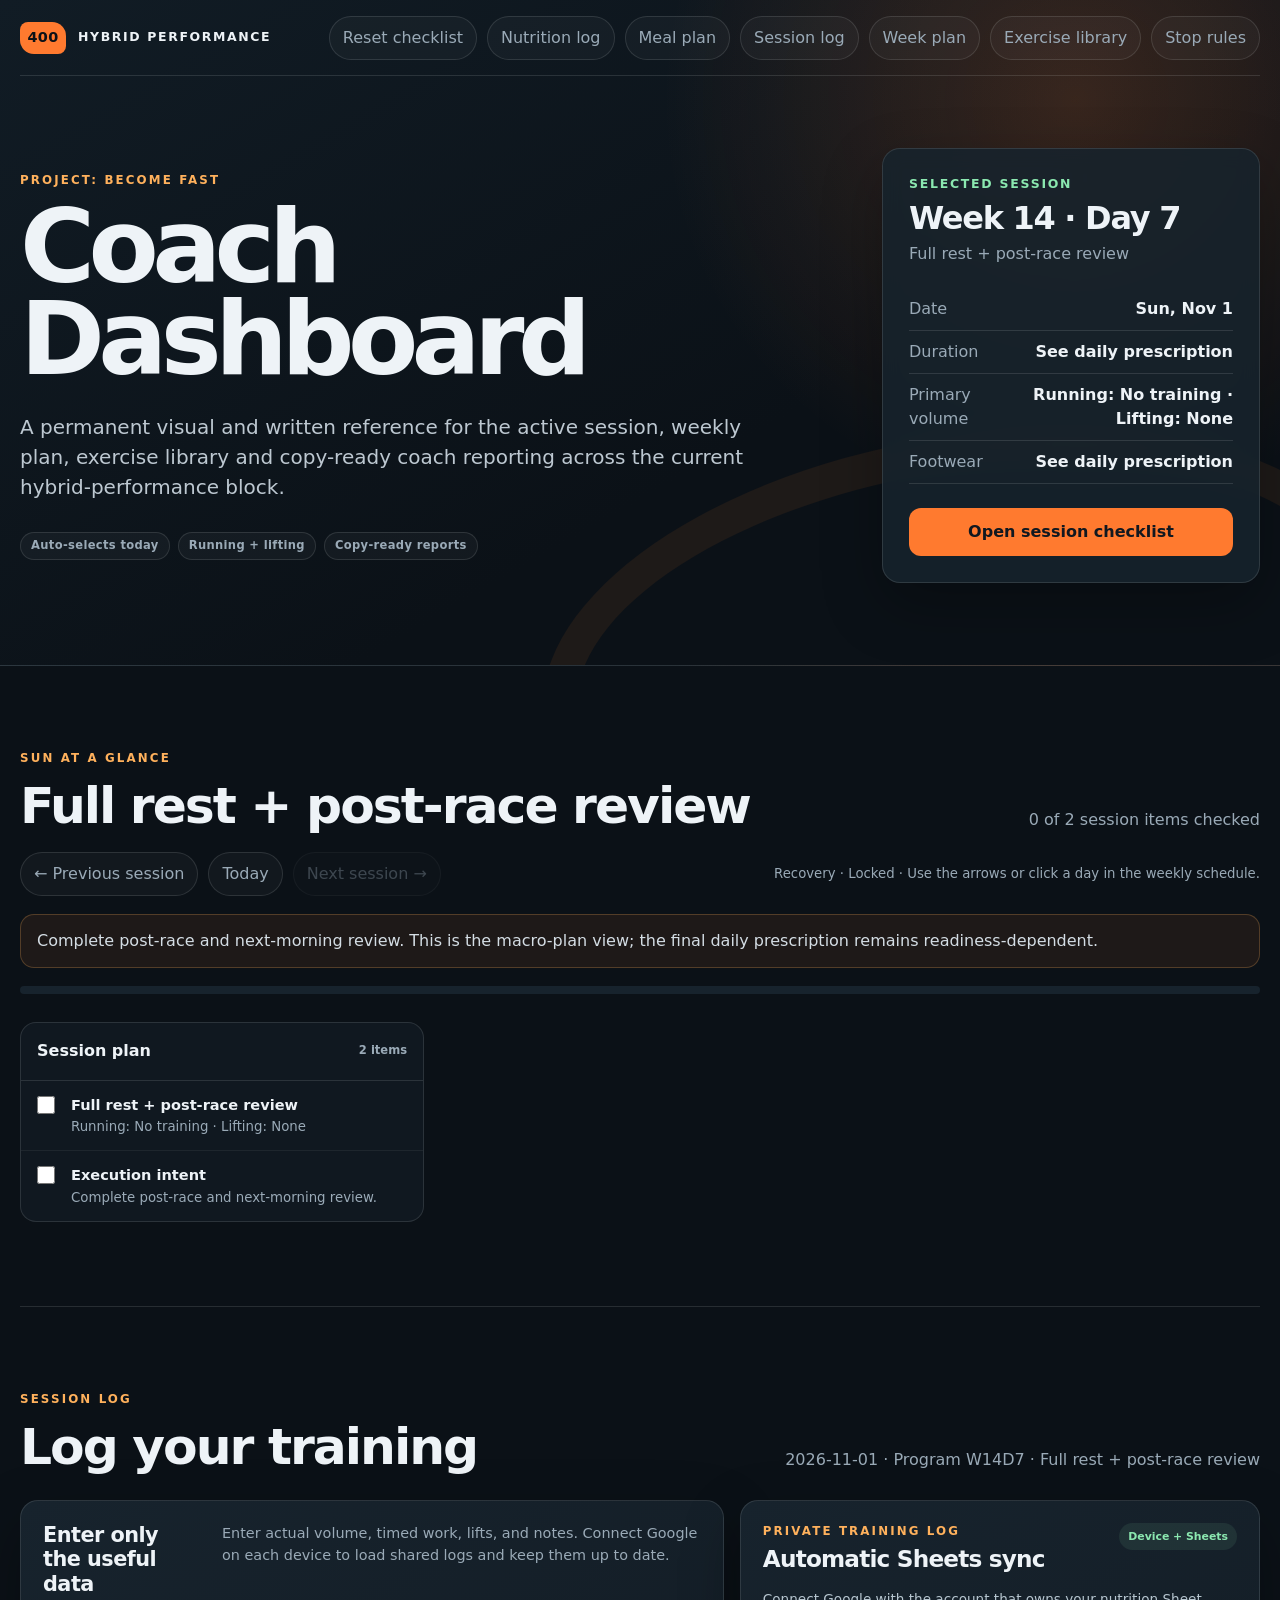
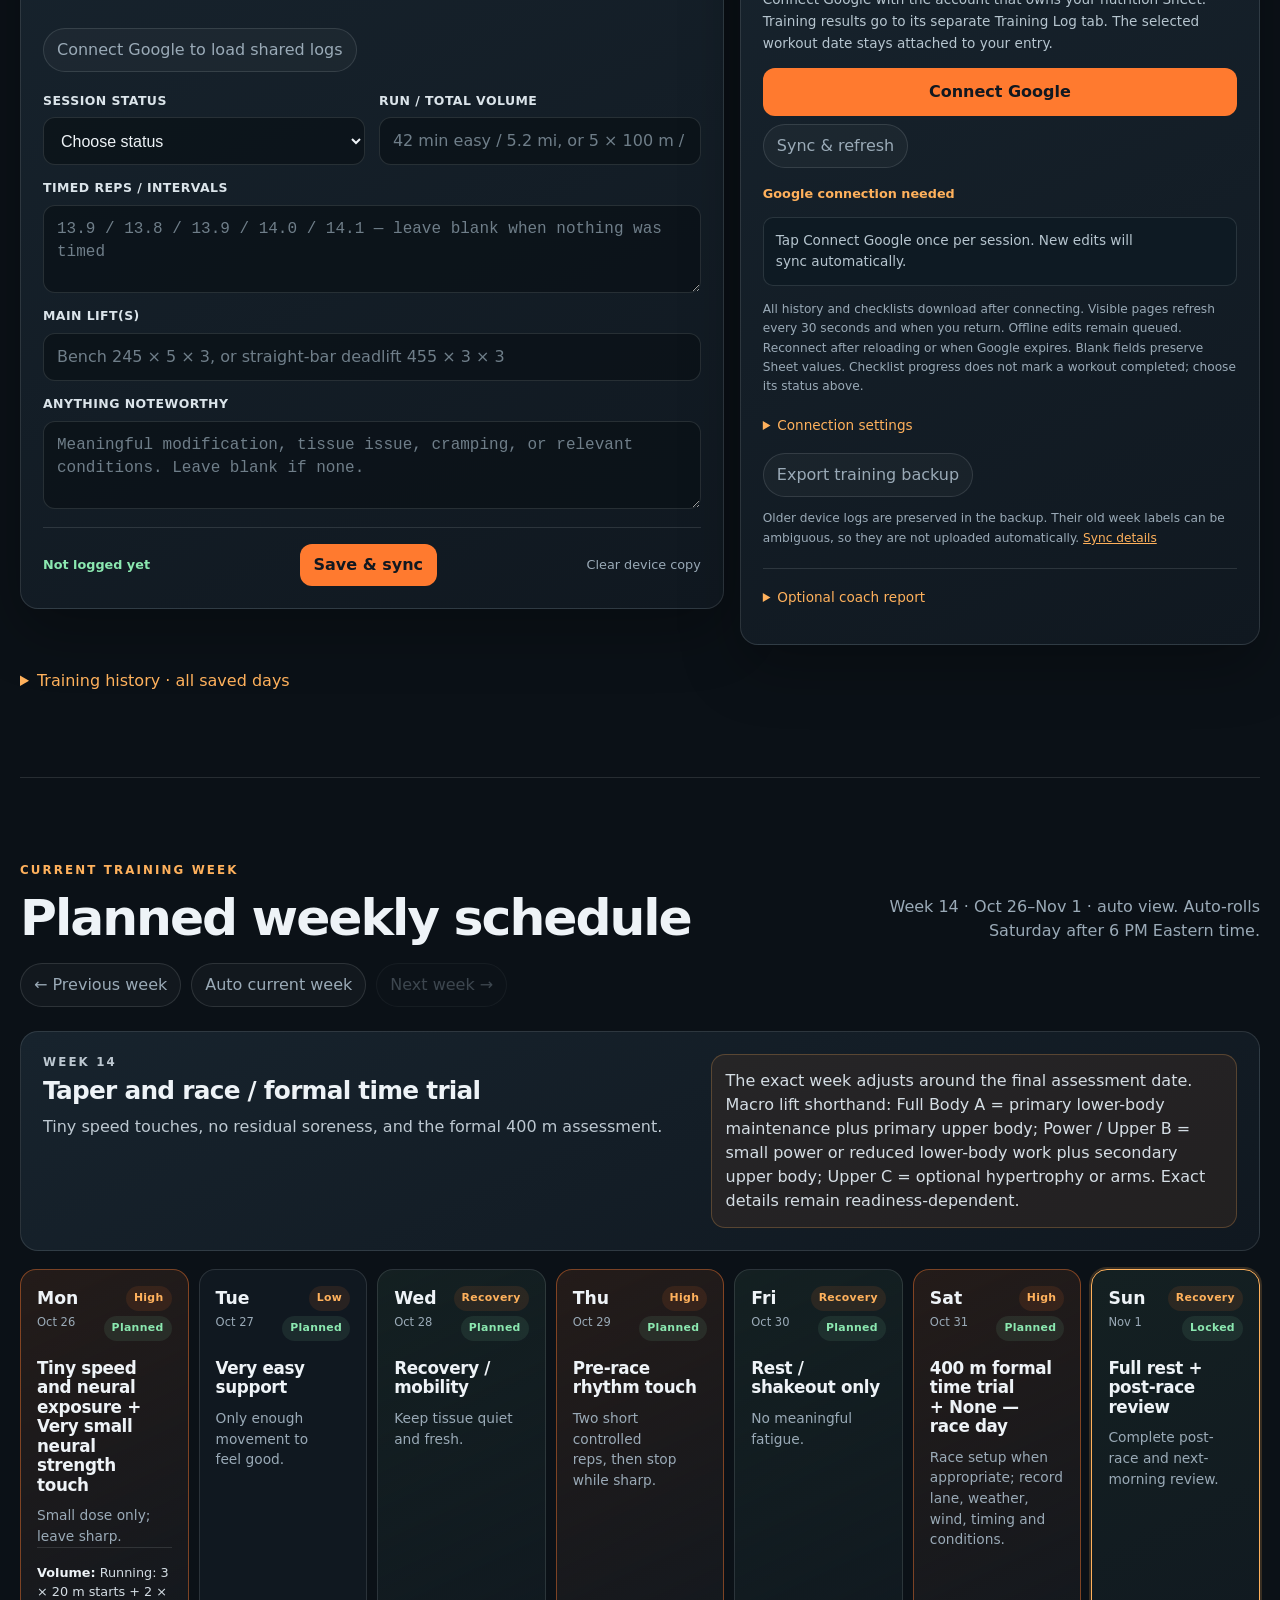
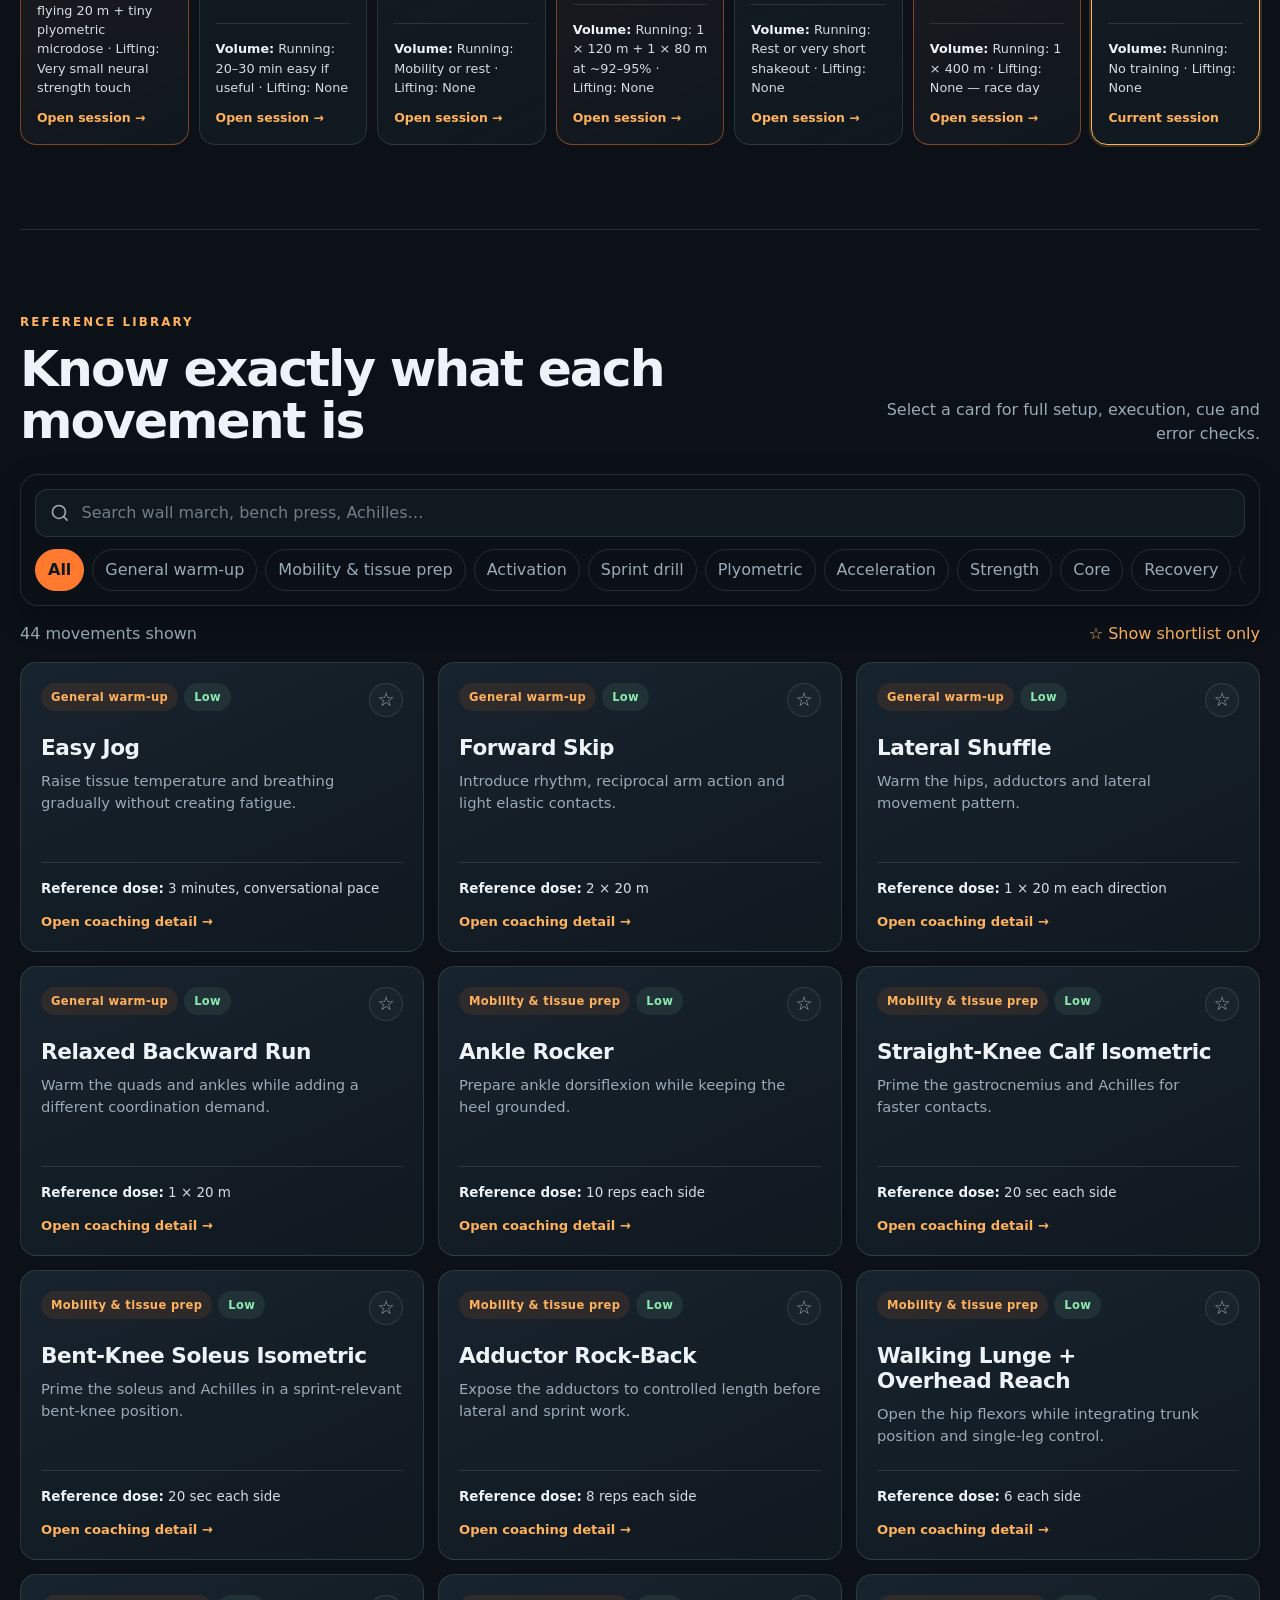
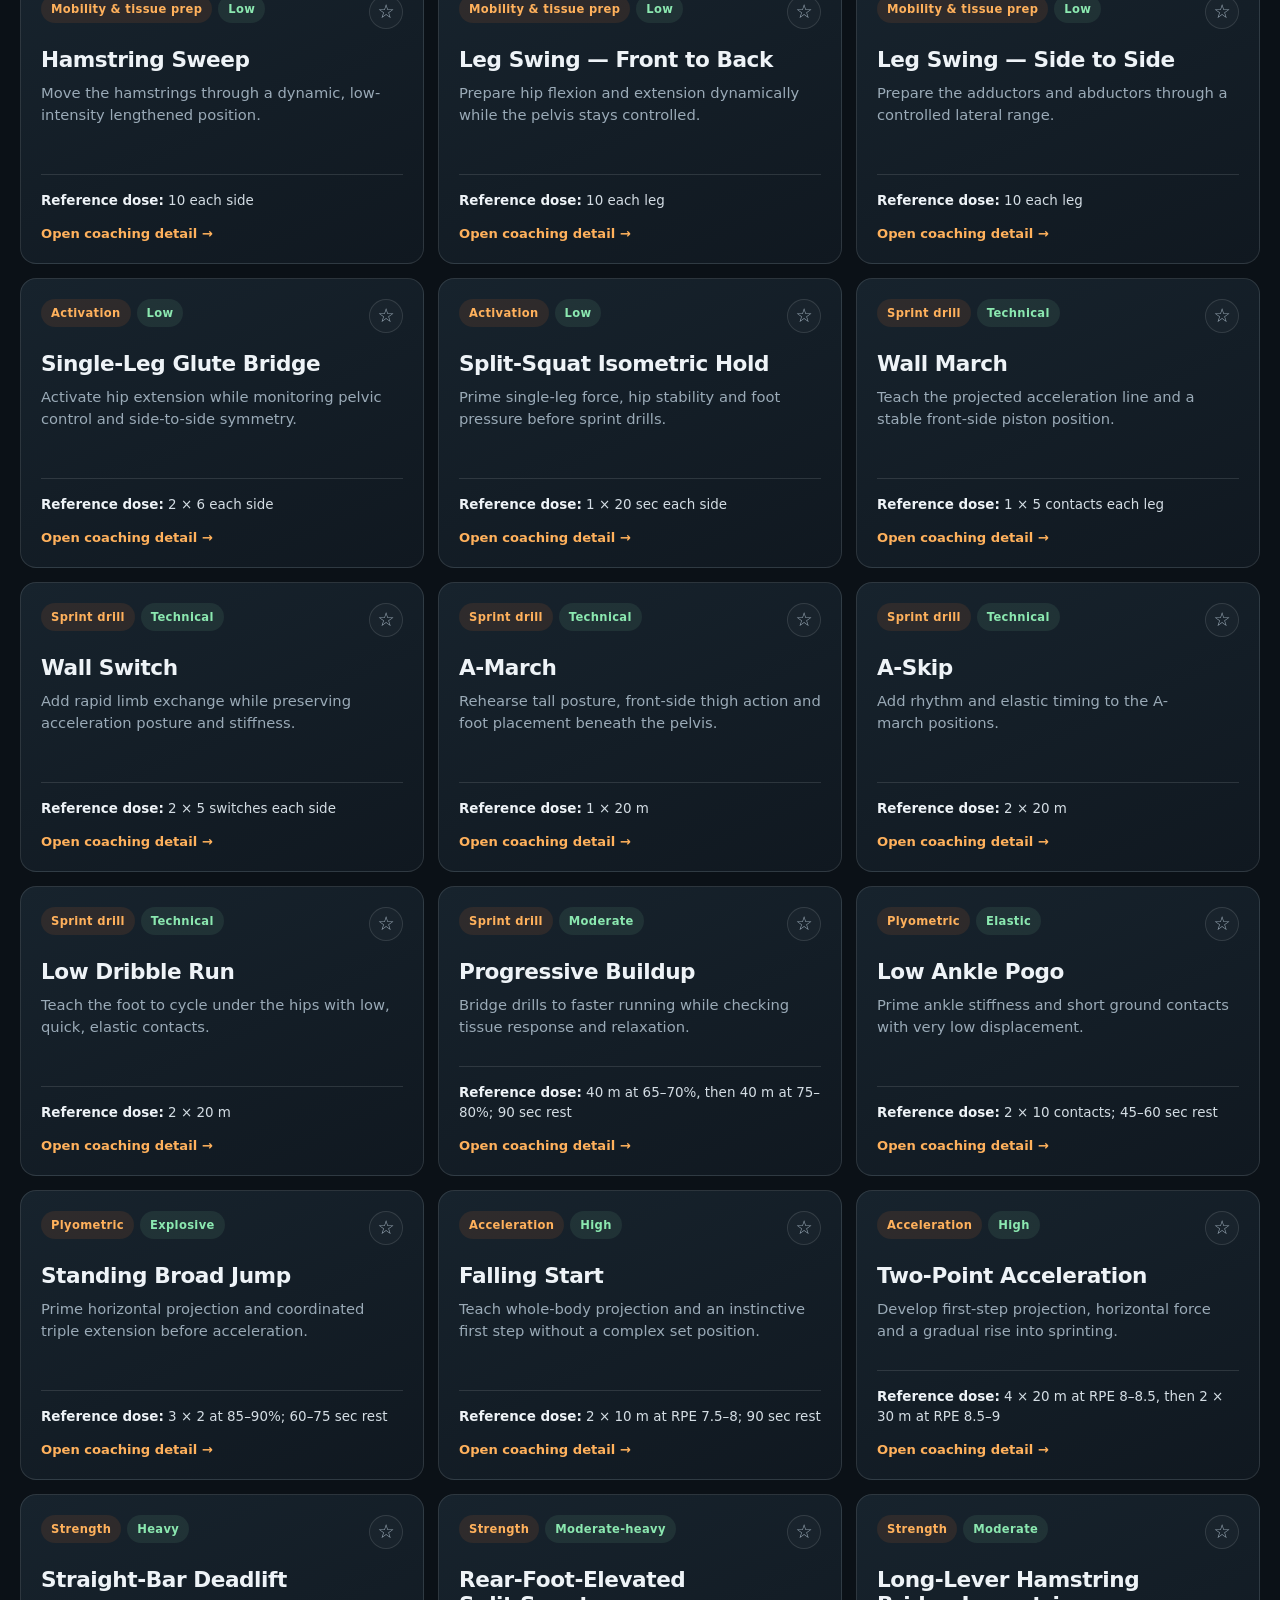
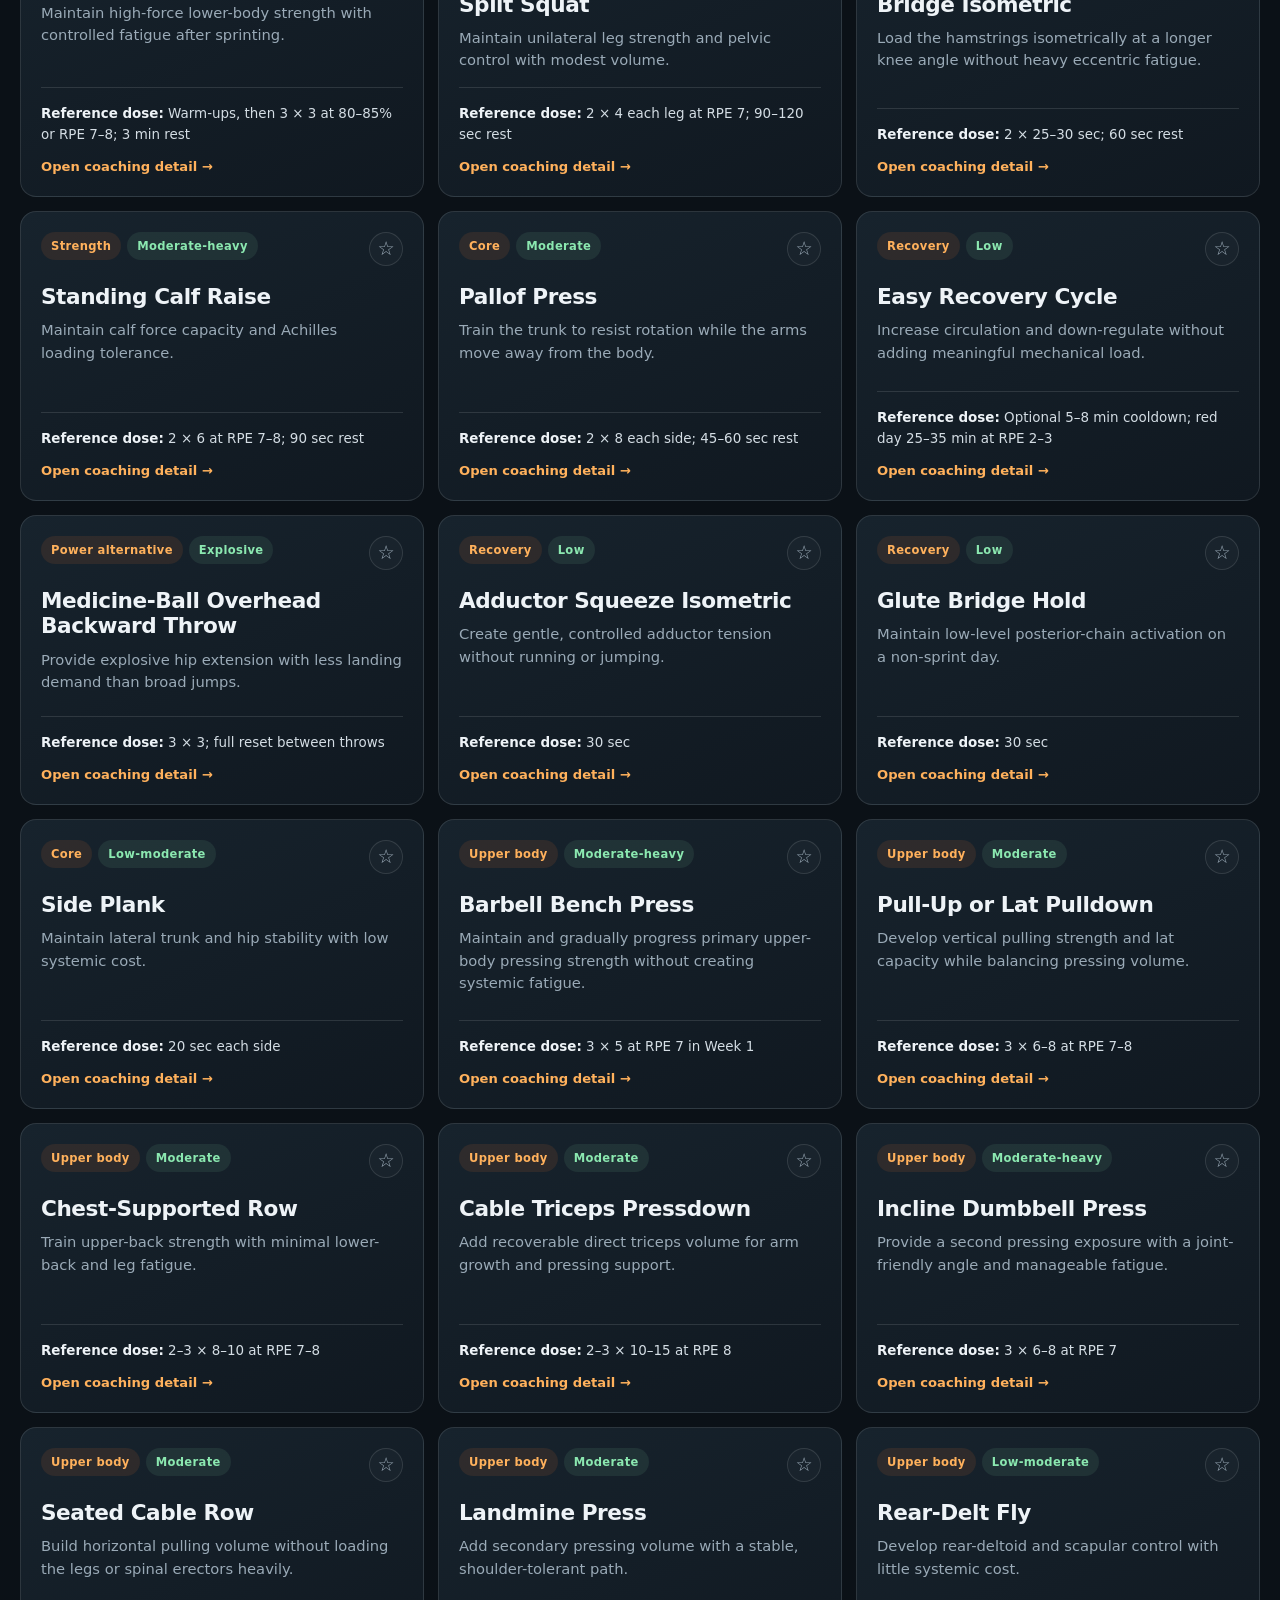
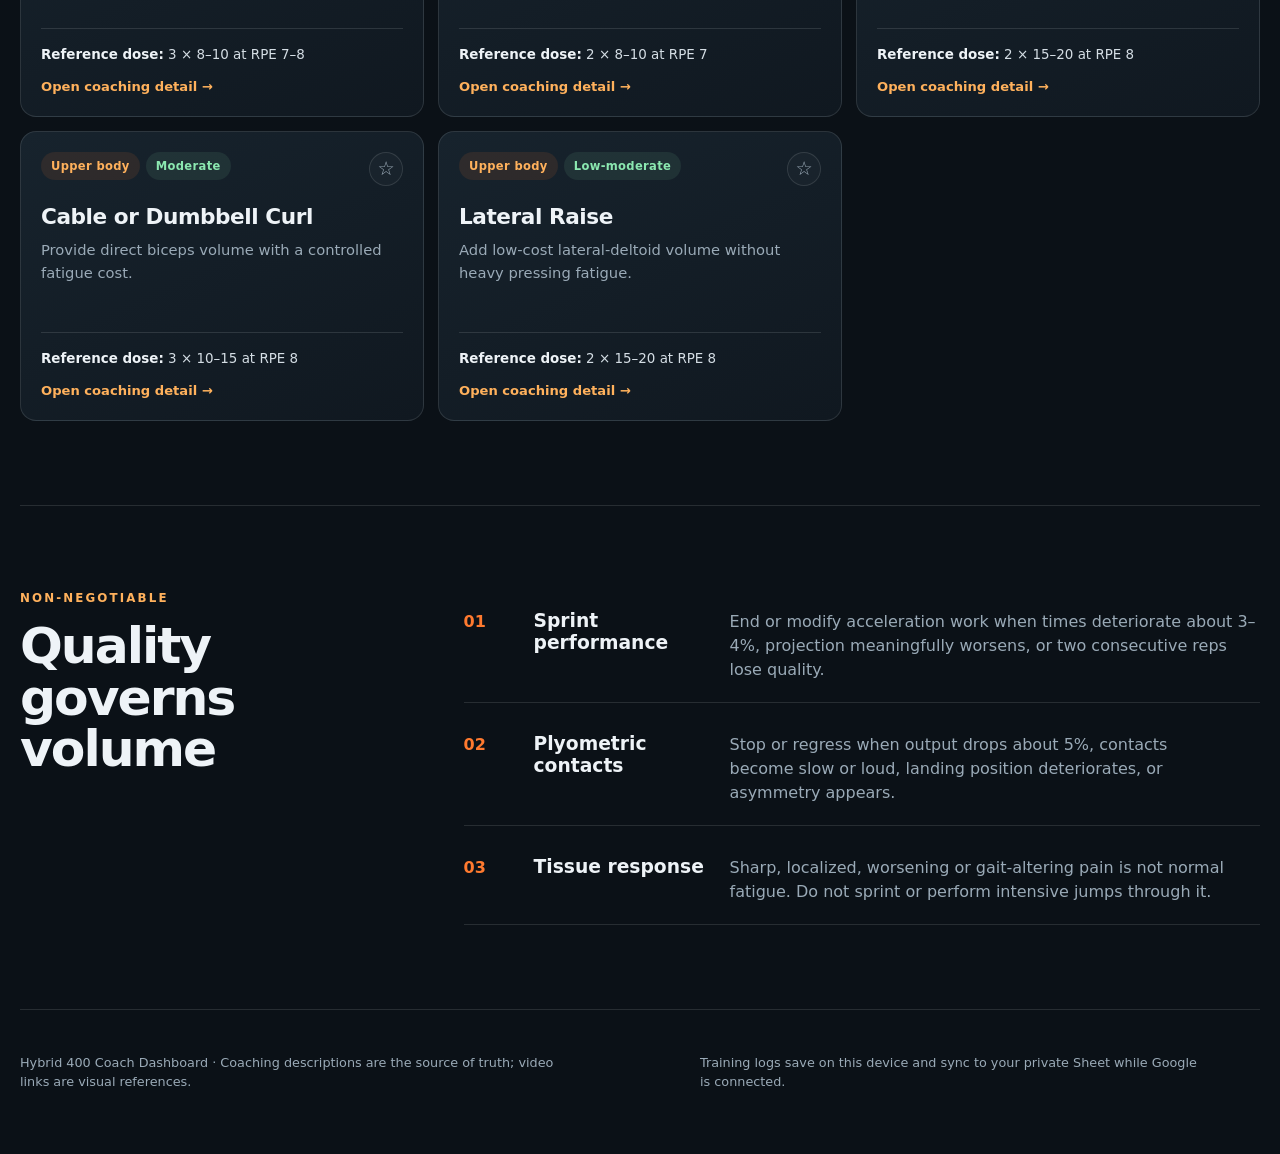
==== commit 4d6d9e09: "Restore shared log history and checklists across devices" ====
--- a/index.html
+++ b/index.html
@@ -6,10 +6,10 @@
   <meta name="description" content="McKinley’s Hybrid 400 session, weekly schedule, exercise library and copy-ready coach reporting dashboard." />
   <title>Hybrid Performance — Coach Dashboard</title>
   <link rel="preconnect" href="https://www.youtube.com" />
-  <link rel="stylesheet" href="styles.css?v=20261009" />
+  <link rel="stylesheet" href="styles.css?v=20261015" />
   <link rel="stylesheet" href="schedule.css" />
   <link rel="stylesheet" href="session.css" />
-  <link rel="stylesheet" href="session-log.css?v=20261012" />
+  <link rel="stylesheet" href="session-log.css?v=20261015" />
 </head>
 <body>
   <a class="skip-link" href="#session">Skip to current session</a>
@@ -93,8 +93,9 @@
         <form class="log-form" id="sessionLogForm" autocomplete="off">
           <div class="log-form-intro">
             <h3>Enter only the useful data</h3>
-            <p>Enter actual volume, timed work, lifts, and notes. Entries save as you type and sync to your private Sheet while Google is connected.</p>
-          </div>
+            <p>Enter actual volume, timed work, lifts, and notes. Connect Google on each device to load shared logs and keep them up to date.</p>
+          </div>
+          <button class="ghost-button shared-logs-connect" id="connectTrainingTop" type="button">Connect Google to load shared logs</button>
 
           <div class="log-field-grid">
             <label class="log-field">
@@ -147,10 +148,11 @@
 
           <div class="training-sync-panel">
             <p>Connect Google with the account that owns your nutrition Sheet. Training results go to its separate Training Log tab. The selected workout date stays attached to your entry.</p>
-            <div class="training-sync-actions"><button class="primary-button" id="connectTrainingGoogle" type="button">Connect Google</button><button class="ghost-button" id="retryTrainingSync" type="button">Retry sync</button></div>
+            <div class="training-sync-actions"><button class="primary-button" id="connectTrainingGoogle" type="button">Connect Google</button><button class="ghost-button" id="retryTrainingSync" type="button">Sync &amp; refresh</button></div>
             <strong id="trainingConnectionLabel">Google connection needed</strong>
             <p id="trainingCloudStatus" role="status">Tap Connect Google to start automatic sync.</p>
-            <p class="training-sync-help">Offline edits remain queued. Reconnect after reloading or when Google expires. Blank fields preserve Sheet values. Checklist progress does not mark a workout completed; choose its status above.</p>
+            <div class="sync-conflicts" id="trainingSyncConflicts" hidden><p id="trainingConflictLabel"></p><button class="ghost-button" id="useTrainingSheetConflict" type="button">Use Sheet version</button><button class="ghost-button" id="keepTrainingDeviceConflict" type="button">Keep this device's edits</button></div>
+            <p class="training-sync-help">All history and checklists download after connecting. Visible pages refresh every 30 seconds and when you return. Offline edits remain queued. Reconnect after reloading or when Google expires. Blank fields preserve Sheet values. Checklist progress does not mark a workout completed; choose its status above.</p>
             <details><summary>Connection settings</summary><label class="log-field"><span>Google OAuth client ID</span><input id="trainingClientId" type="text" autocapitalize="off" spellcheck="false"></label><label class="log-field"><span>Private Google Sheet URL</span><input id="trainingSheetId" type="text" autocapitalize="off" spellcheck="false"></label></details>
             <button class="ghost-button" id="exportTrainingBackup" type="button">Export training backup</button>
             <p class="training-sync-help">Older device logs are preserved in the backup. Their old week labels can be ambiguous, so they are not uploaded automatically. <a href="TRAINING-LOGGER.md">Sync details</a></p>
@@ -163,6 +165,7 @@
           </details>
         </aside>
       </div>
+      <details class="training-history"><summary>Training history · all saved days</summary><div id="trainingHistory" aria-live="polite"></div></details>
     </section>
 
     <section class="week-section" id="week-plan" aria-labelledby="week-plan-heading">
@@ -269,13 +272,13 @@
   <script src="data/week7-plan.js"></script>
   <script src="data/aerobic-rebuild-week1.js"></script>
   <script src="data/aerobic-rebuild-b-week1.js"></script>
-  <script src="app.js?v=20261012"></script>
+  <script src="app.js?v=20261015"></script>
   <script src="sunday-preview.js"></script>
-  <script src="session-log.js?v=20261012"></script>
+  <script src="session-log.js?v=20261015"></script>
   <script src="https://accounts.google.com/gsi/client" async defer></script>
-  <script src="nutrition-sync-core.js?v=20261012"></script>
-  <script src="training-sync-core.js?v=20261012"></script>
-  <script src="training-sync.js?v=20261012"></script>
-  <script src="nutrition-sync.js?v=20261012"></script>
+  <script src="nutrition-sync-core.js?v=20261015"></script>
+  <script src="training-sync-core.js?v=20261015"></script>
+  <script src="training-sync.js?v=20261015"></script>
+  <script src="nutrition-sync.js?v=20261015"></script>
 </body>
 </html>
--- a/styles.css
+++ b/styles.css
@@ -201,6 +201,14 @@
   font-weight: 850;
   text-decoration: none;
 }
+.shared-logs-connect { margin: 12px 0 20px; white-space: normal; }
+.sync-conflicts { border: 1px solid var(--accent); border-radius: 12px; padding: 12px; margin: 14px 0; }
+.sync-conflicts button { white-space: normal; margin: 5px 4px 0 0; }
+.training-history { margin-top: 24px; }
+.training-history summary { cursor: pointer; color: var(--accent-2); }
+#trainingHistory { max-height: 420px; overflow-y: auto; margin-top: 12px; }
+.training-history-day { display: block; width: 100%; white-space: normal; text-align: left; margin: 8px 0; }
+
 .primary-button:hover,
 .primary-button:focus-visible { background: var(--accent-2); }
 
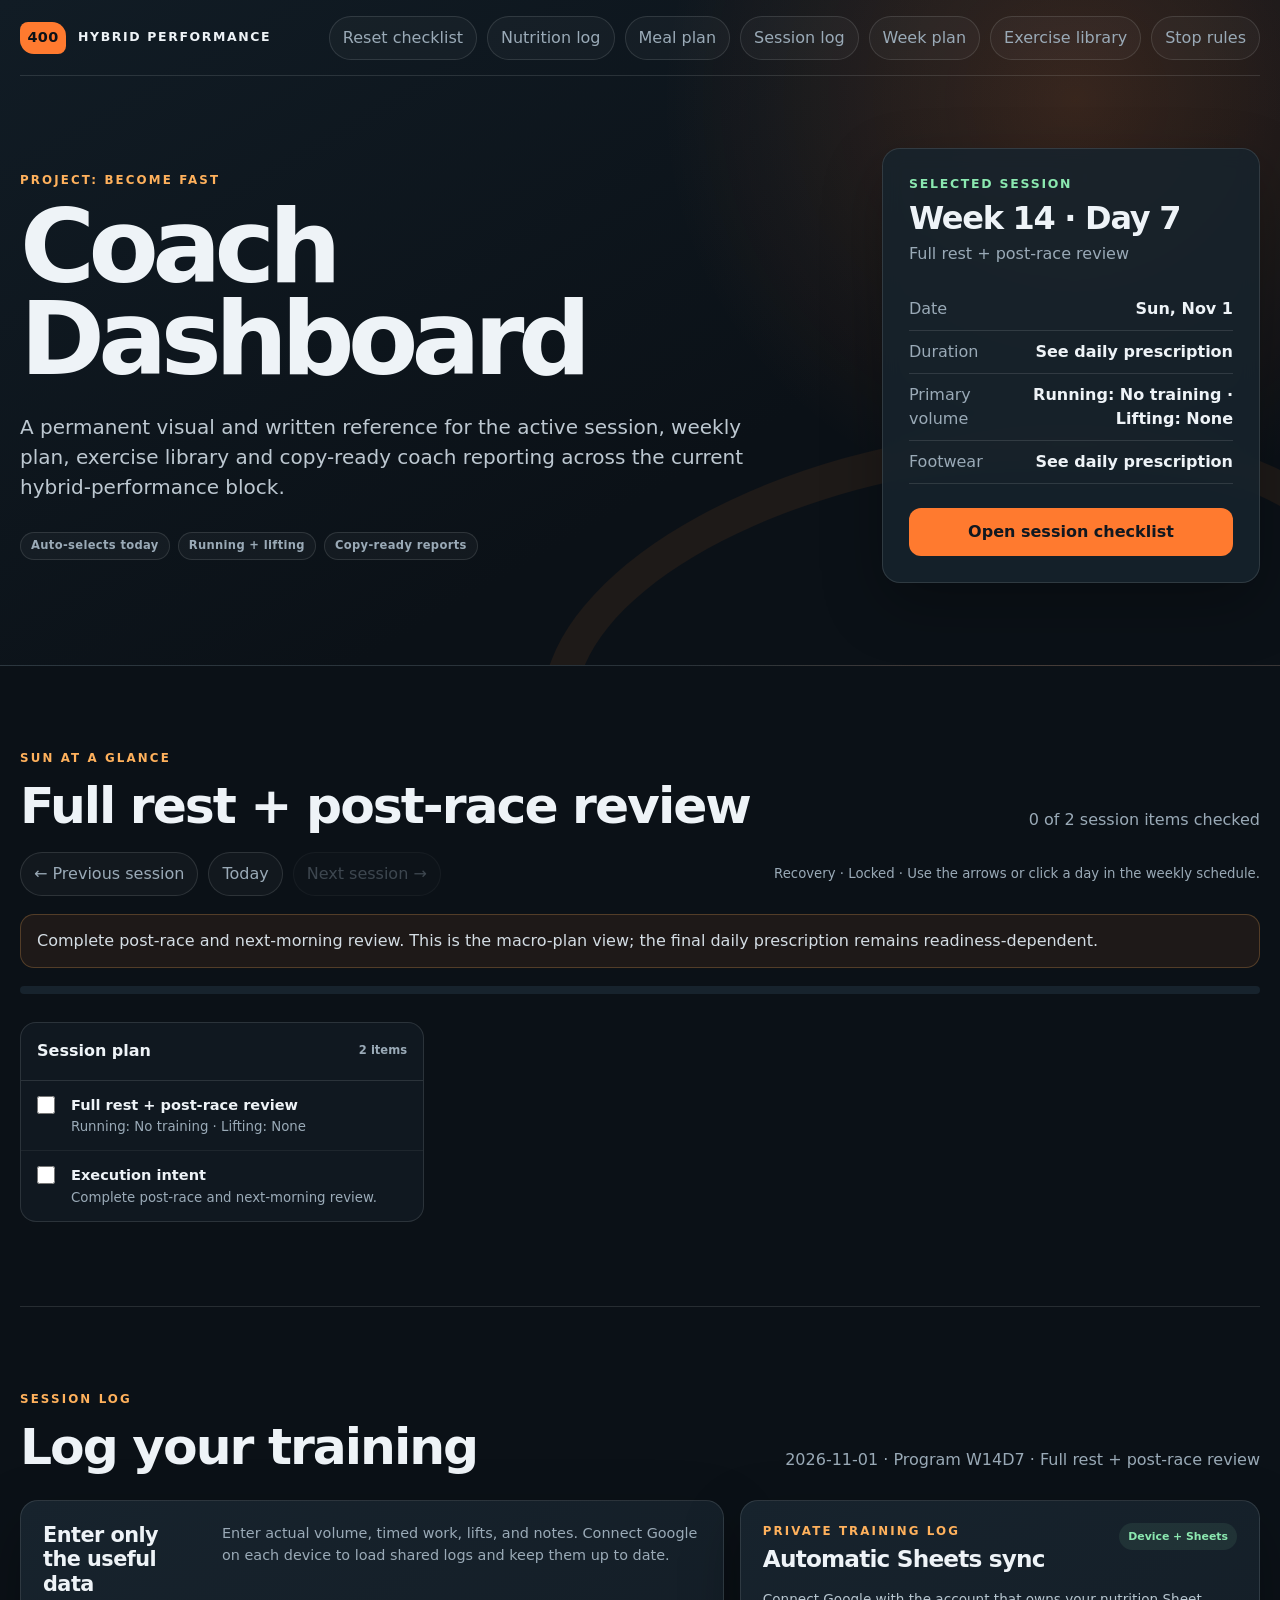
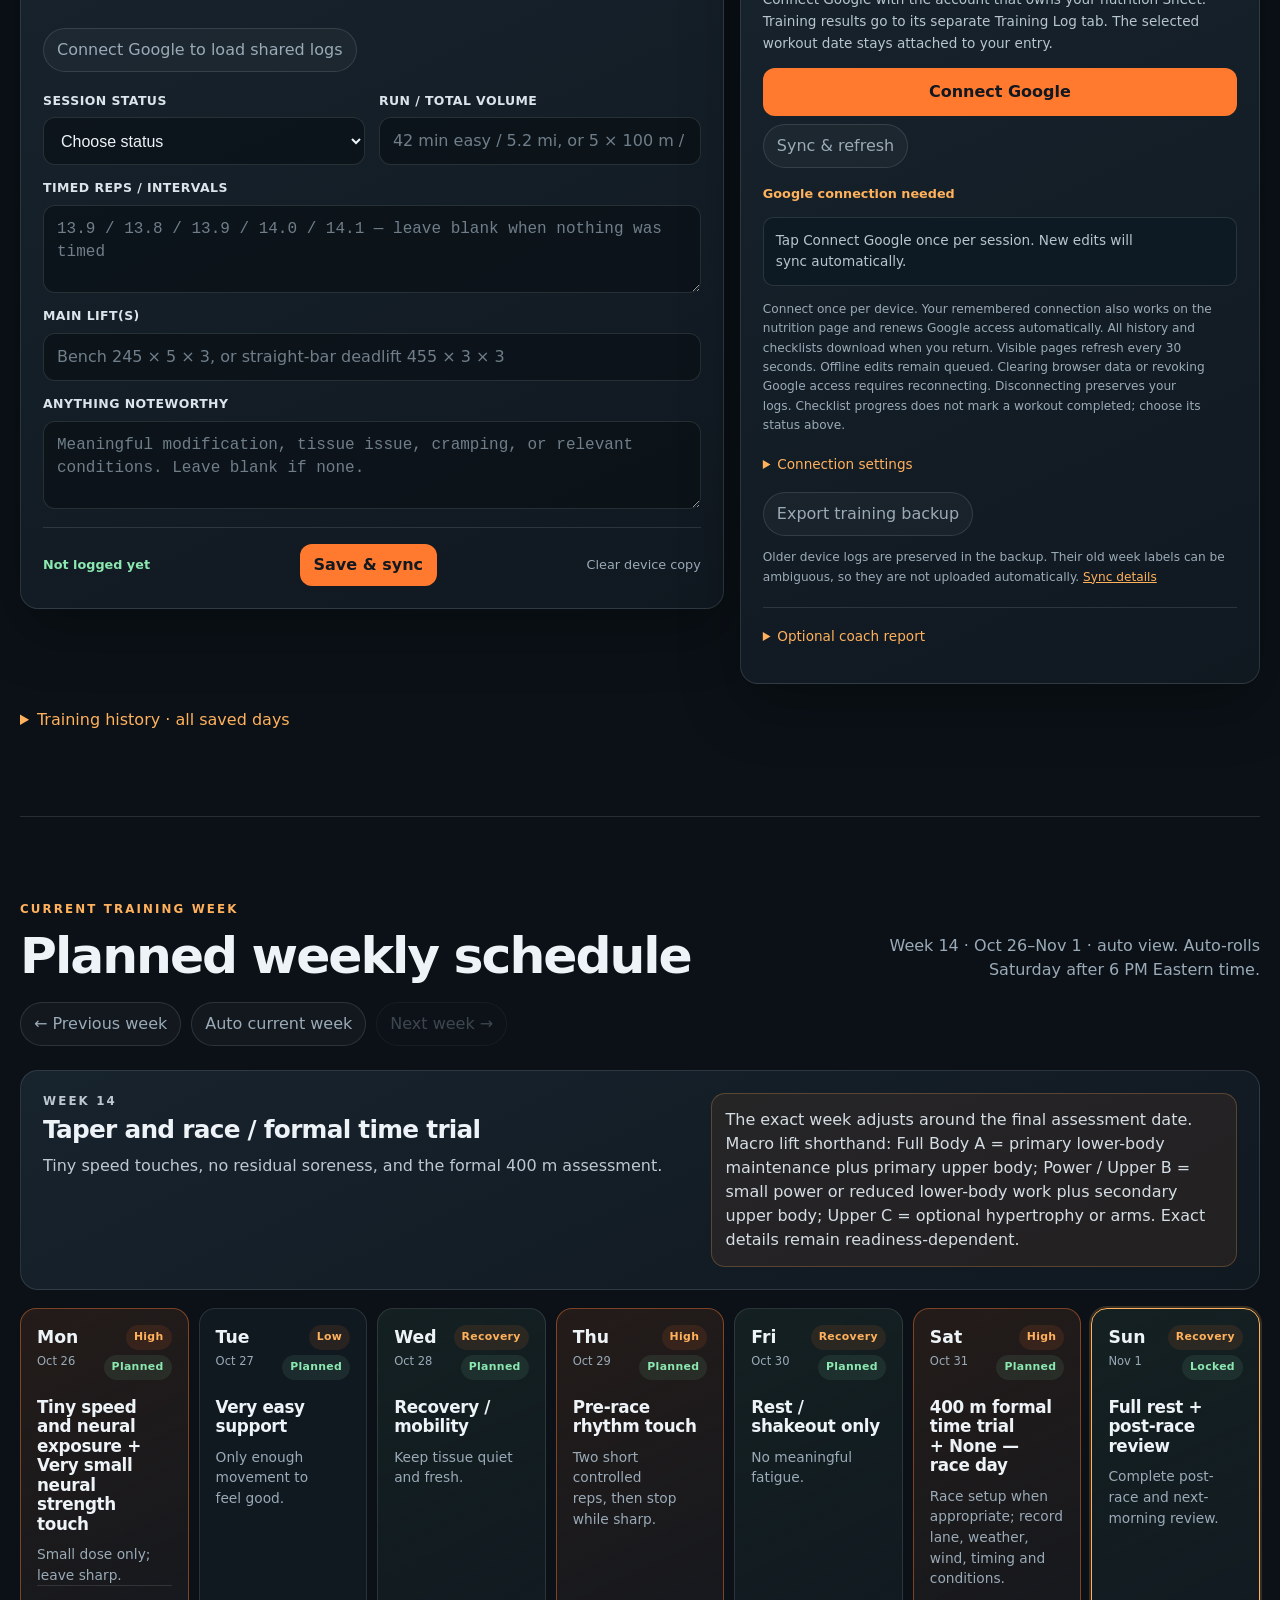
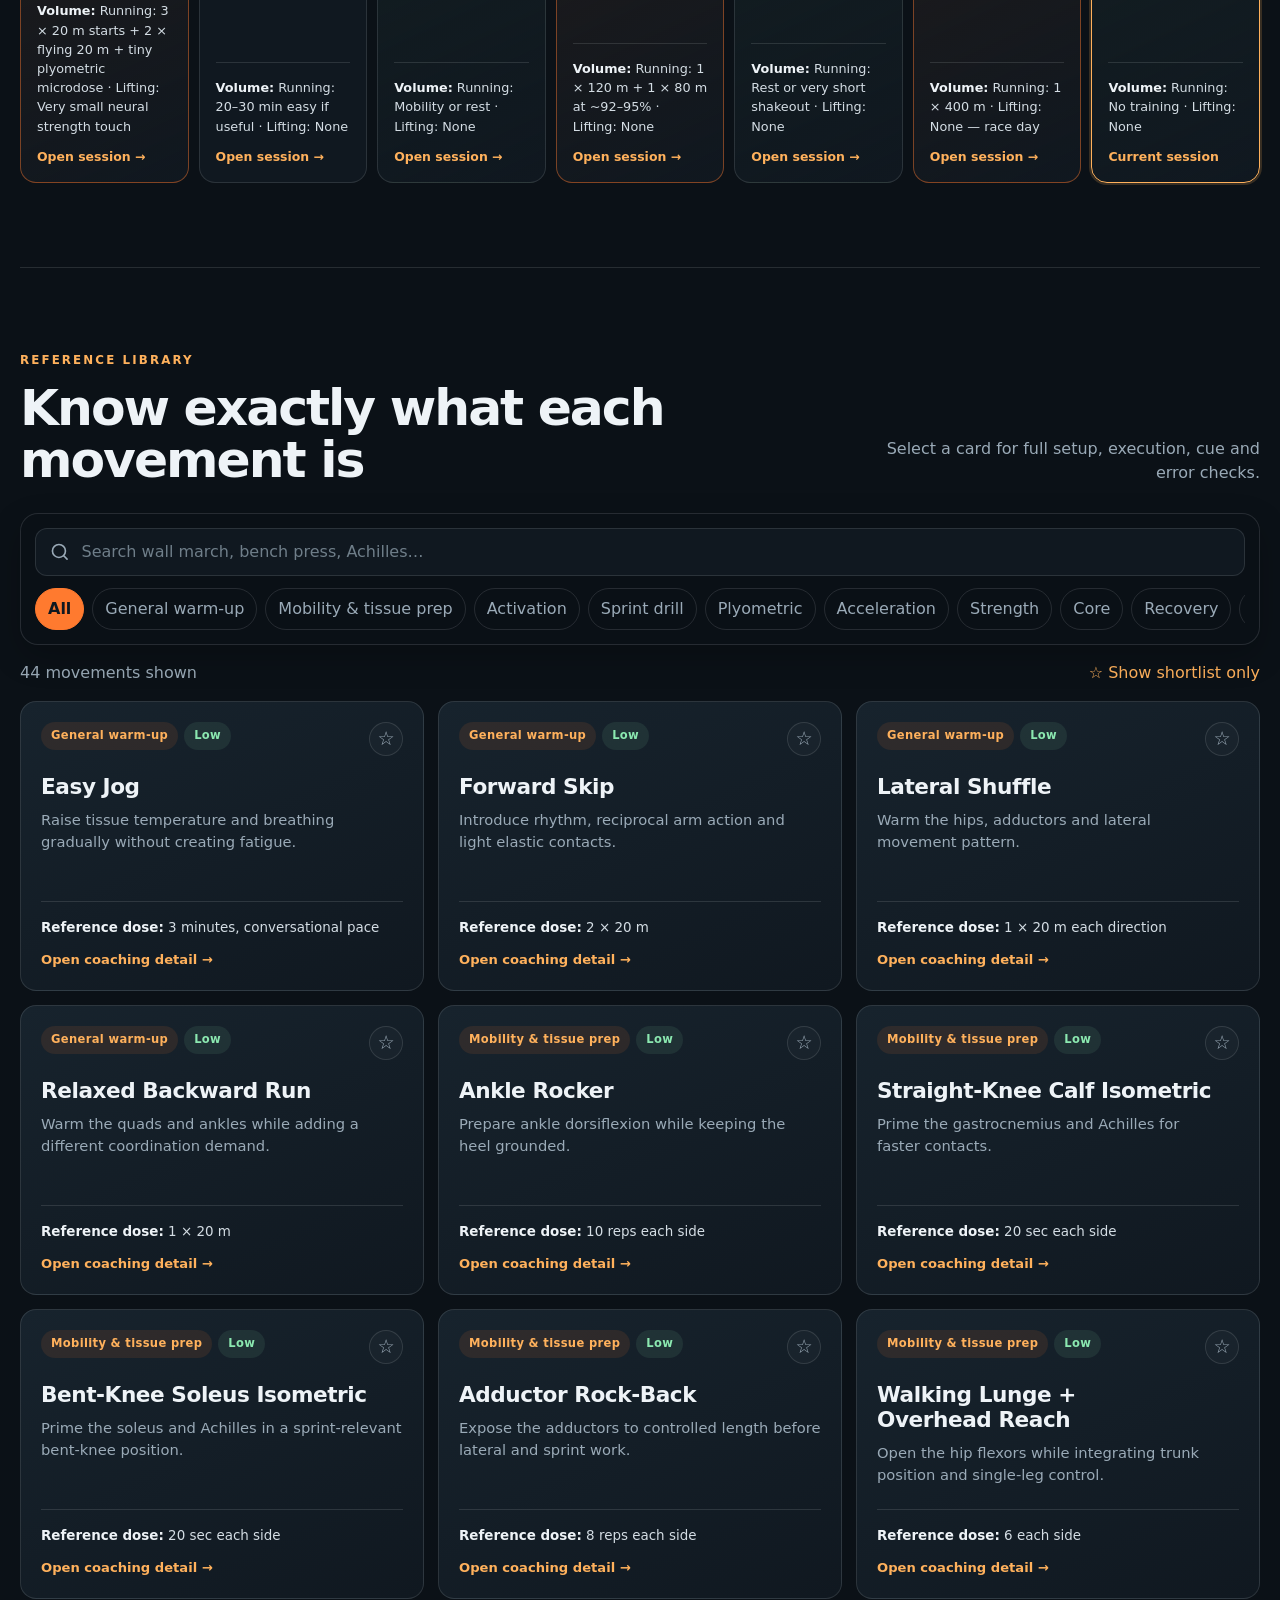
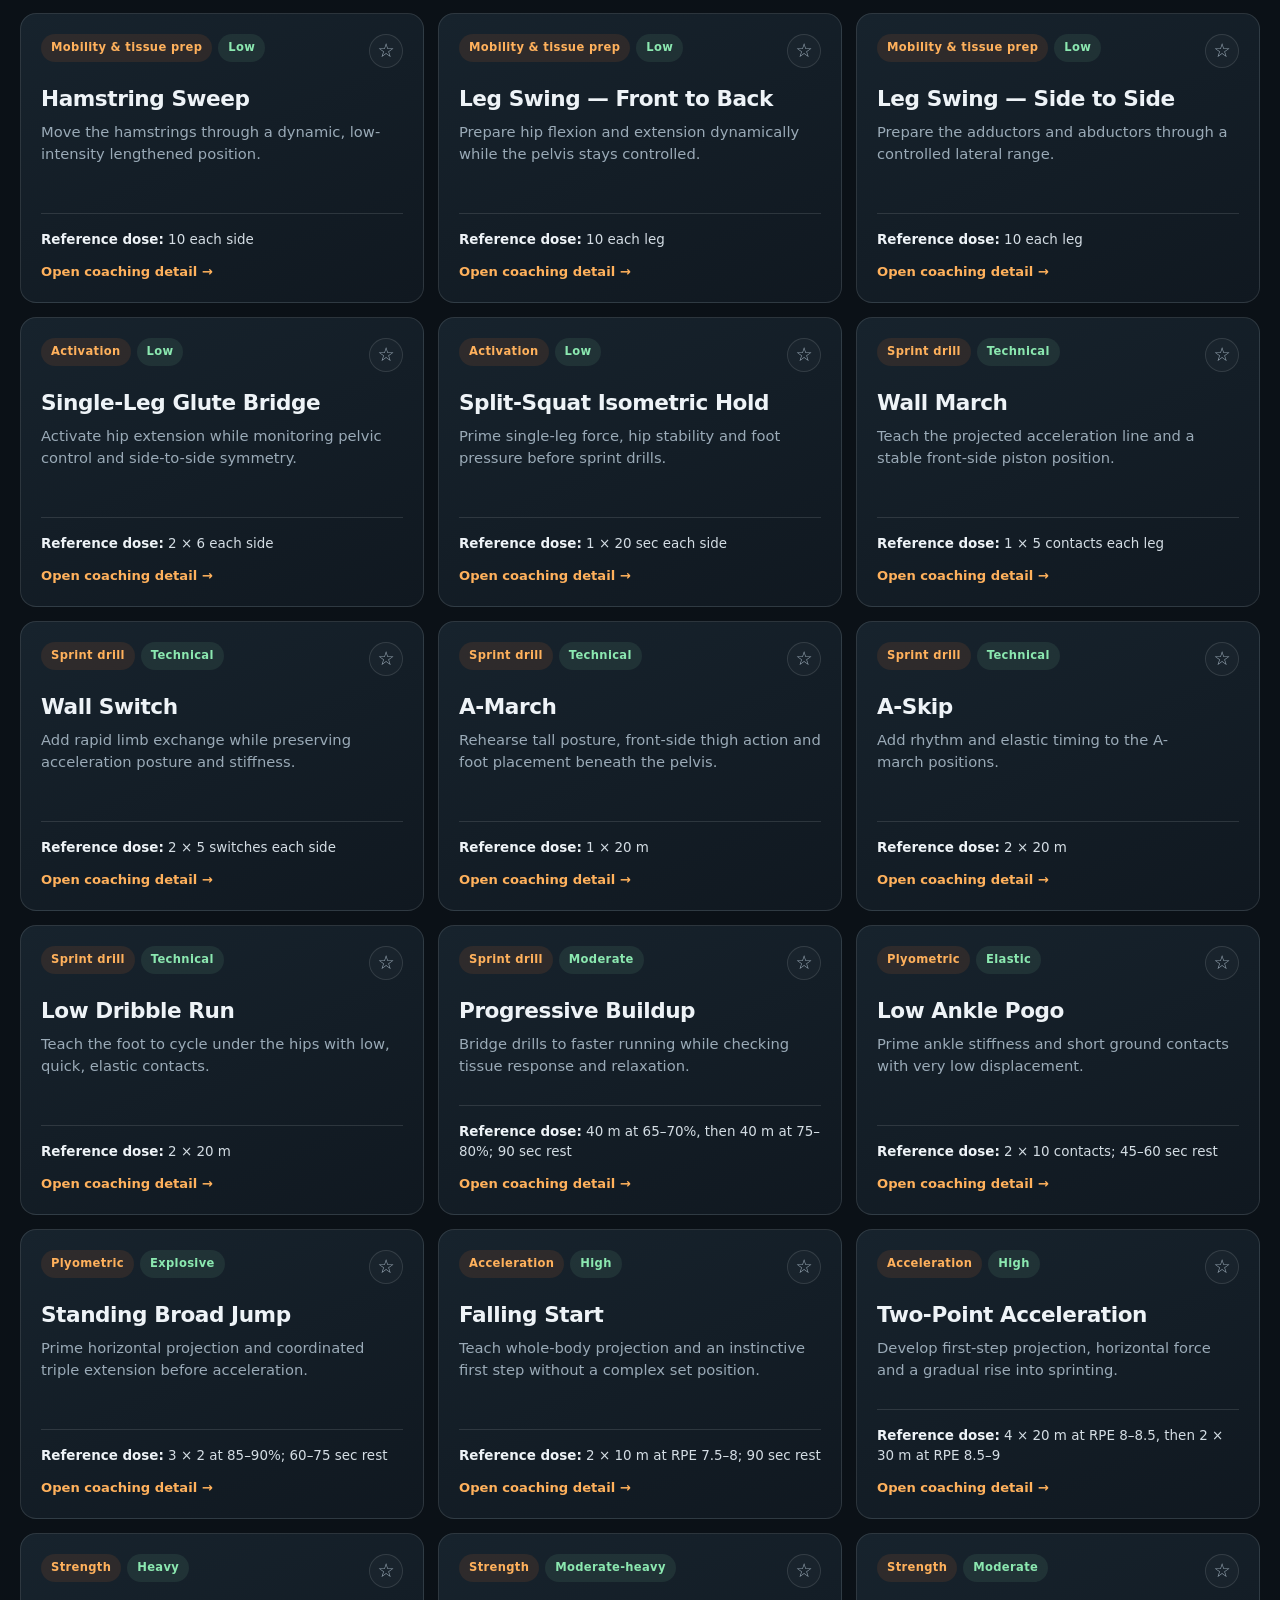
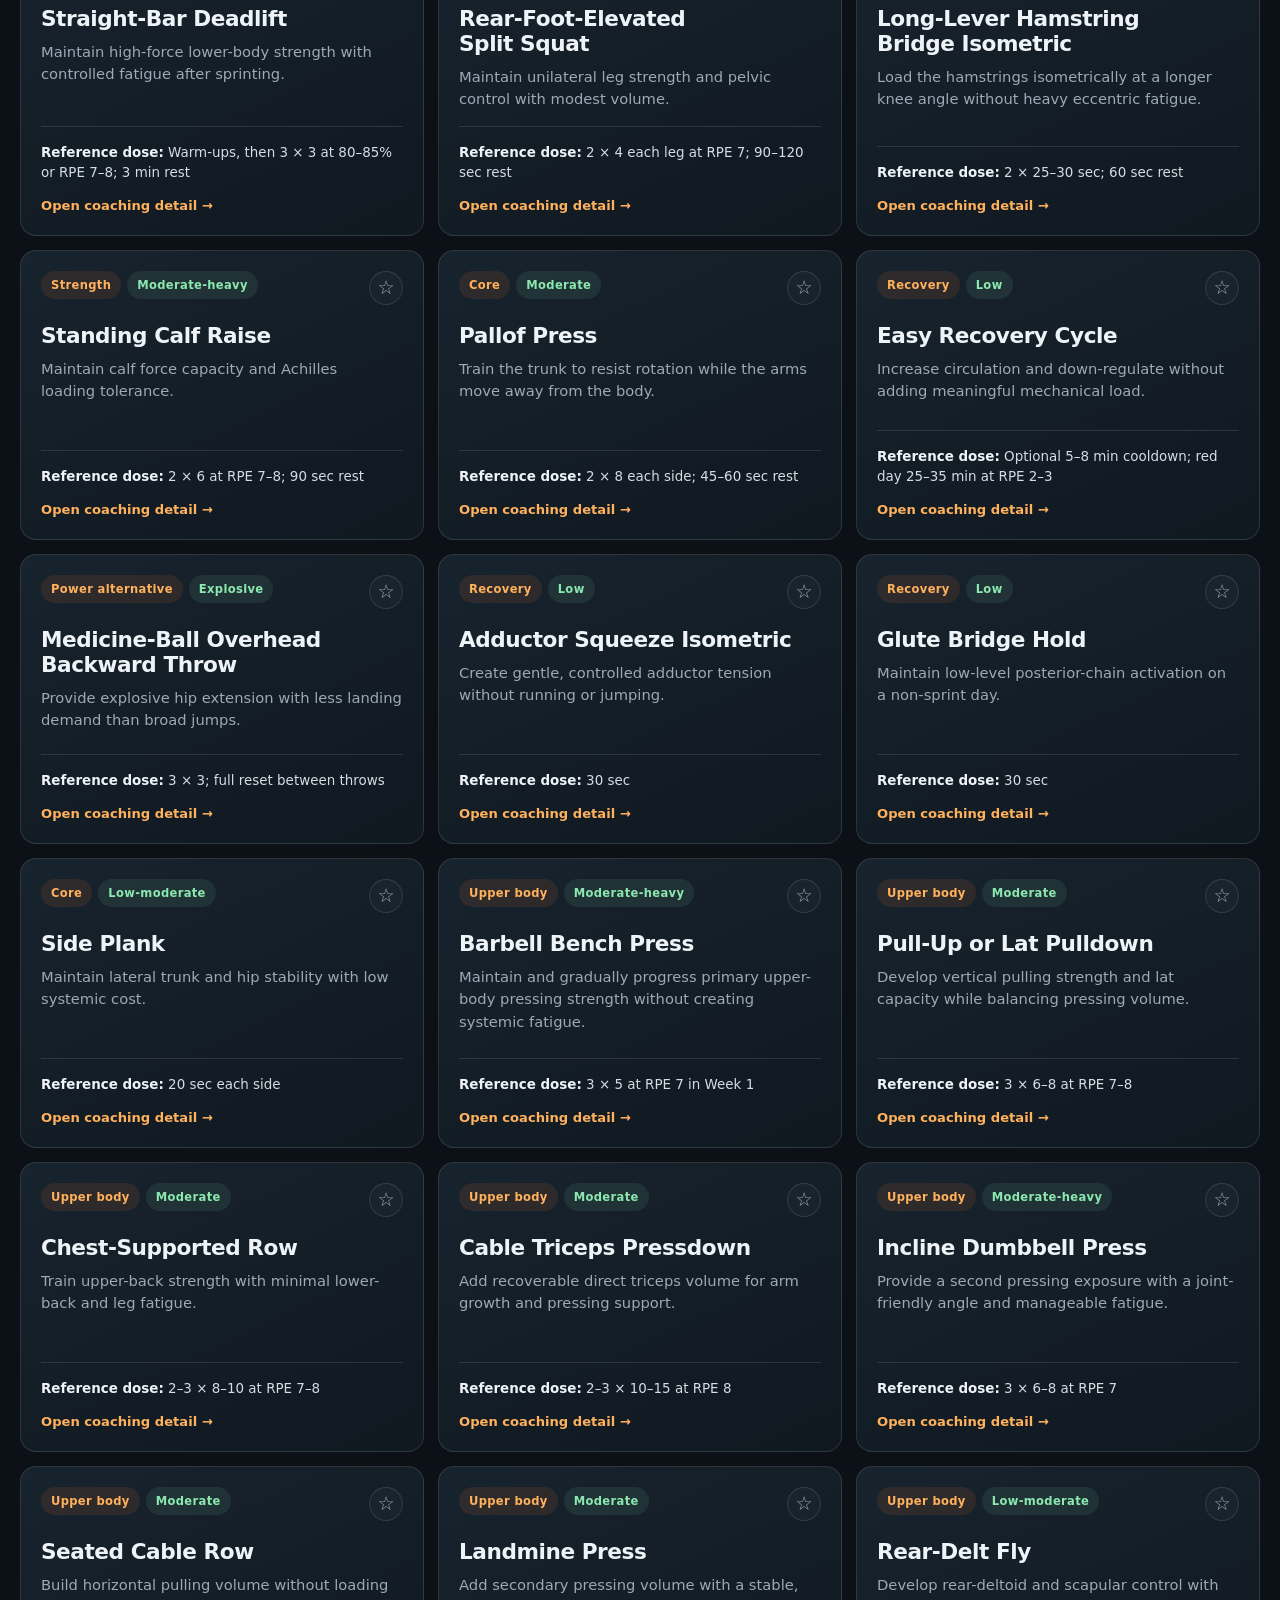
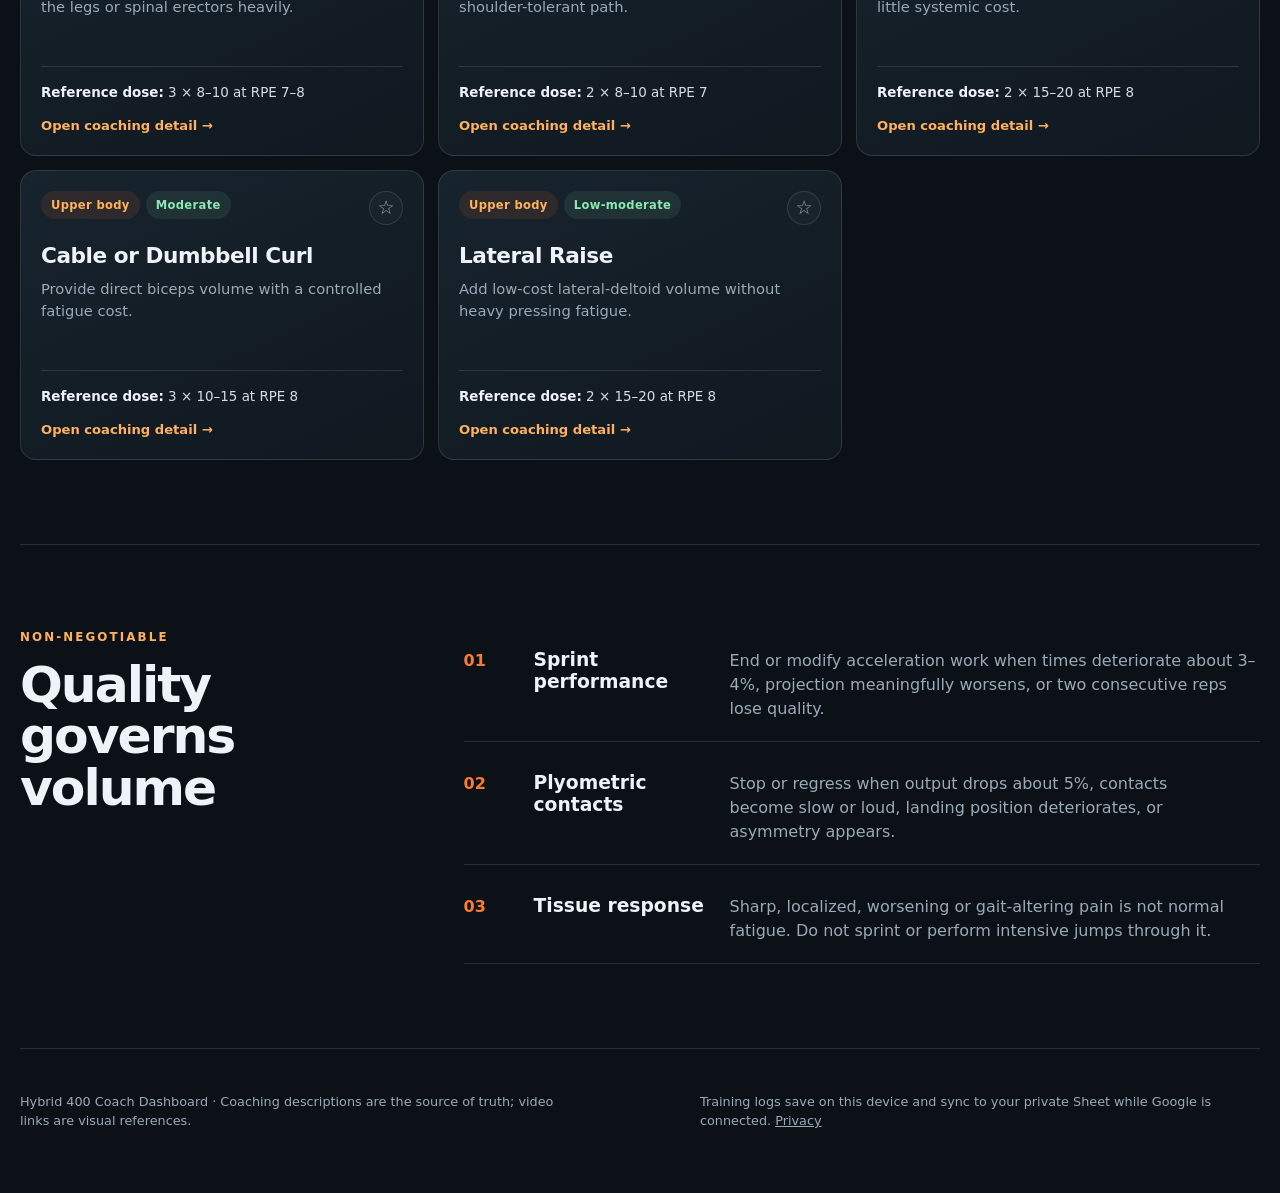
==== commit 7d2dff72: "Prepare secure remembered Google connections across loggers" ====
--- a/index.html
+++ b/index.html
@@ -148,11 +148,11 @@
 
           <div class="training-sync-panel">
             <p>Connect Google with the account that owns your nutrition Sheet. Training results go to its separate Training Log tab. The selected workout date stays attached to your entry.</p>
-            <div class="training-sync-actions"><button class="primary-button" id="connectTrainingGoogle" type="button">Connect Google</button><button class="ghost-button" id="retryTrainingSync" type="button">Sync &amp; refresh</button></div>
+            <div class="training-sync-actions"><button class="primary-button" id="connectTrainingGoogle" type="button">Connect Google</button><button class="ghost-button" id="retryTrainingSync" type="button">Sync &amp; refresh</button><button class="ghost-button" id="disconnectTrainingGoogle" type="button" hidden>Disconnect this device</button></div>
             <strong id="trainingConnectionLabel">Google connection needed</strong>
             <p id="trainingCloudStatus" role="status">Tap Connect Google to start automatic sync.</p>
             <div class="sync-conflicts" id="trainingSyncConflicts" hidden><p id="trainingConflictLabel"></p><button class="ghost-button" id="useTrainingSheetConflict" type="button">Use Sheet version</button><button class="ghost-button" id="keepTrainingDeviceConflict" type="button">Keep this device's edits</button></div>
-            <p class="training-sync-help">All history and checklists download after connecting. Visible pages refresh every 30 seconds and when you return. Offline edits remain queued. Reconnect after reloading or when Google expires. Blank fields preserve Sheet values. Checklist progress does not mark a workout completed; choose its status above.</p>
+            <p class="training-sync-help">Connect once per device. Your remembered connection also works on the nutrition page and renews Google access automatically. All history and checklists download when you return. Visible pages refresh every 30 seconds. Offline edits remain queued. Clearing browser data or revoking Google access requires reconnecting. Disconnecting preserves your logs. Checklist progress does not mark a workout completed; choose its status above.</p>
             <details><summary>Connection settings</summary><label class="log-field"><span>Google OAuth client ID</span><input id="trainingClientId" type="text" autocapitalize="off" spellcheck="false"></label><label class="log-field"><span>Private Google Sheet URL</span><input id="trainingSheetId" type="text" autocapitalize="off" spellcheck="false"></label></details>
             <button class="ghost-button" id="exportTrainingBackup" type="button">Export training backup</button>
             <p class="training-sync-help">Older device logs are preserved in the backup. Their old week labels can be ambiguous, so they are not uploaded automatically. <a href="TRAINING-LOGGER.md">Sync details</a></p>
@@ -244,7 +244,7 @@
 
   <footer>
     <p>Hybrid 400 Coach Dashboard · Coaching descriptions are the source of truth; video links are visual references.</p>
-    <p>Training logs save on this device and sync to your private Sheet while Google is connected.</p>
+    <p>Training logs save on this device and sync to your private Sheet while Google is connected. <a href="privacy.html">Privacy</a></p>
   </footer>
 
   <dialog id="exerciseDialog" aria-labelledby="dialogTitle">
@@ -278,7 +278,8 @@
   <script src="https://accounts.google.com/gsi/client" async defer></script>
   <script src="nutrition-sync-core.js?v=20261015"></script>
   <script src="training-sync-core.js?v=20261015"></script>
-  <script src="training-sync.js?v=20261015"></script>
-  <script src="nutrition-sync.js?v=20261015"></script>
+  <script src="training-sync.js?v=20261015a"></script>
+  <script src="google-connection.js?v=20261015a"></script>
+  <script src="nutrition-sync.js?v=20261015a"></script>
 </body>
 </html>
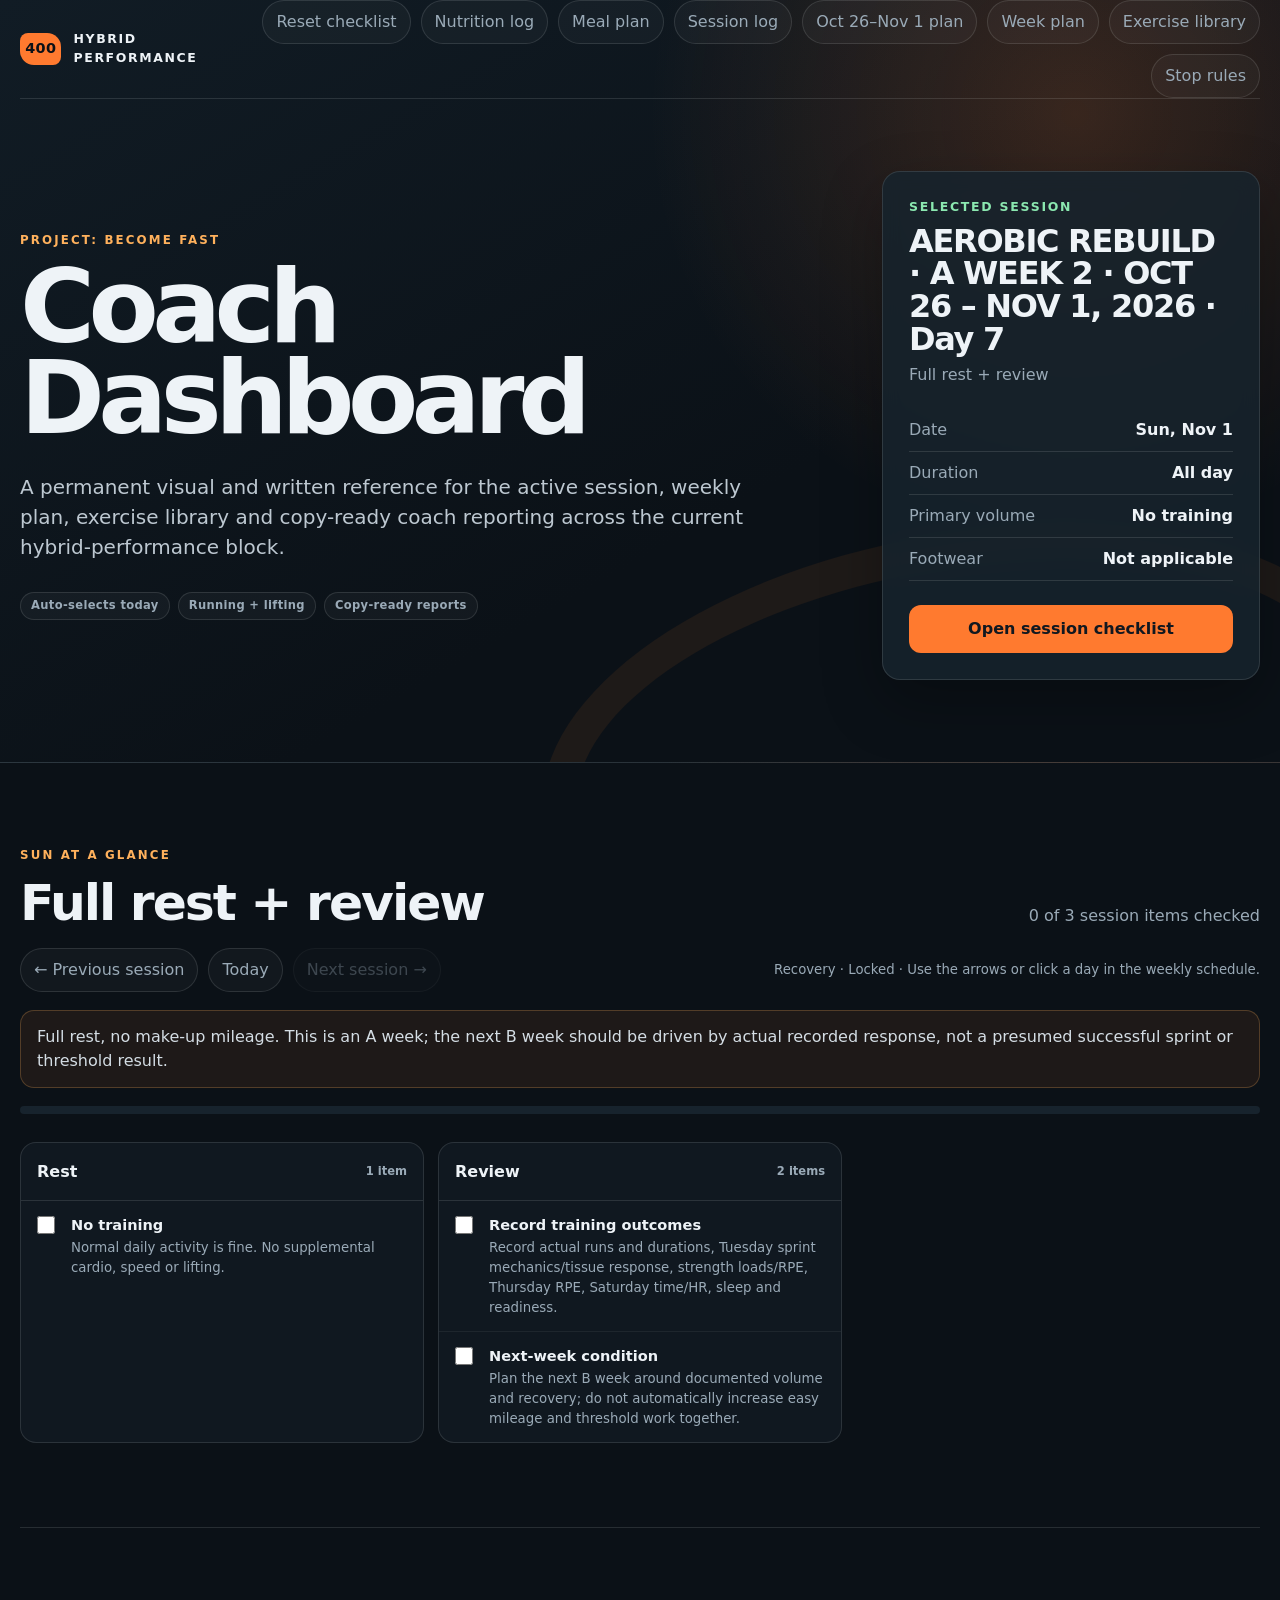
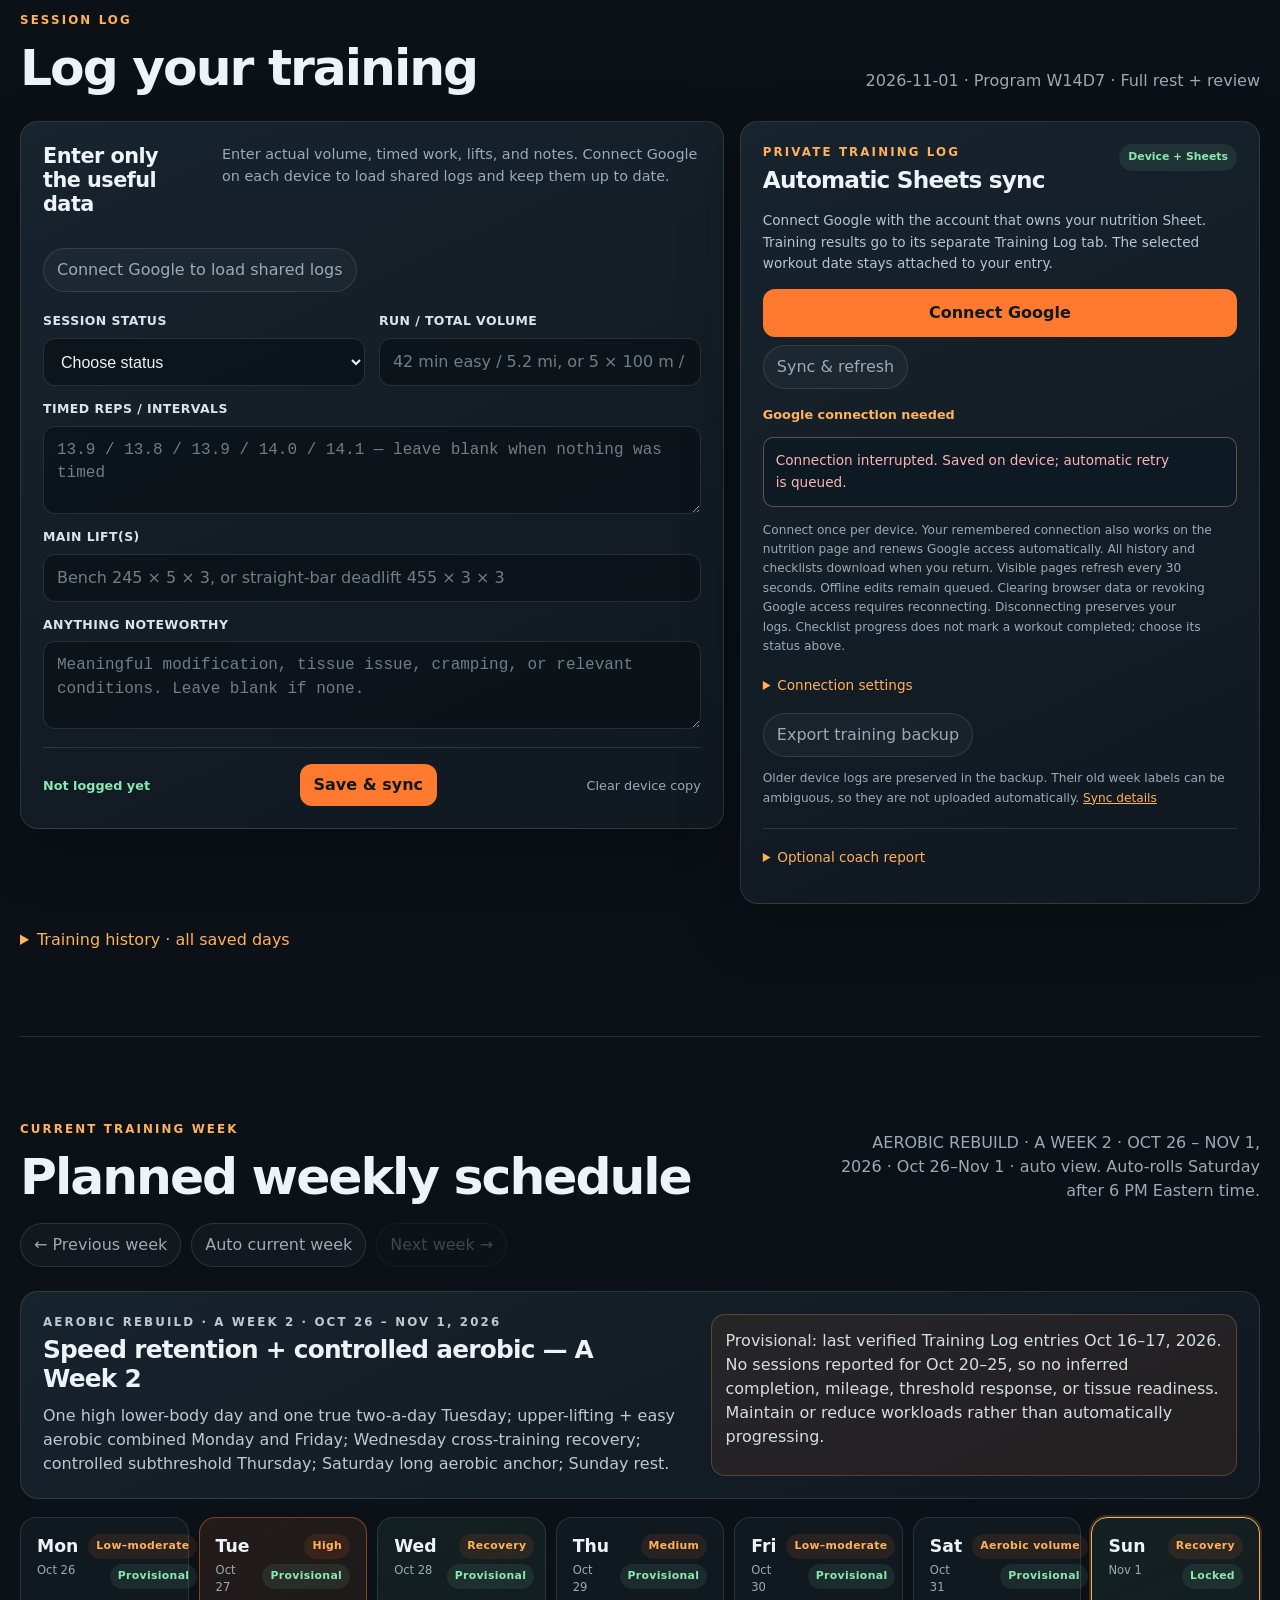
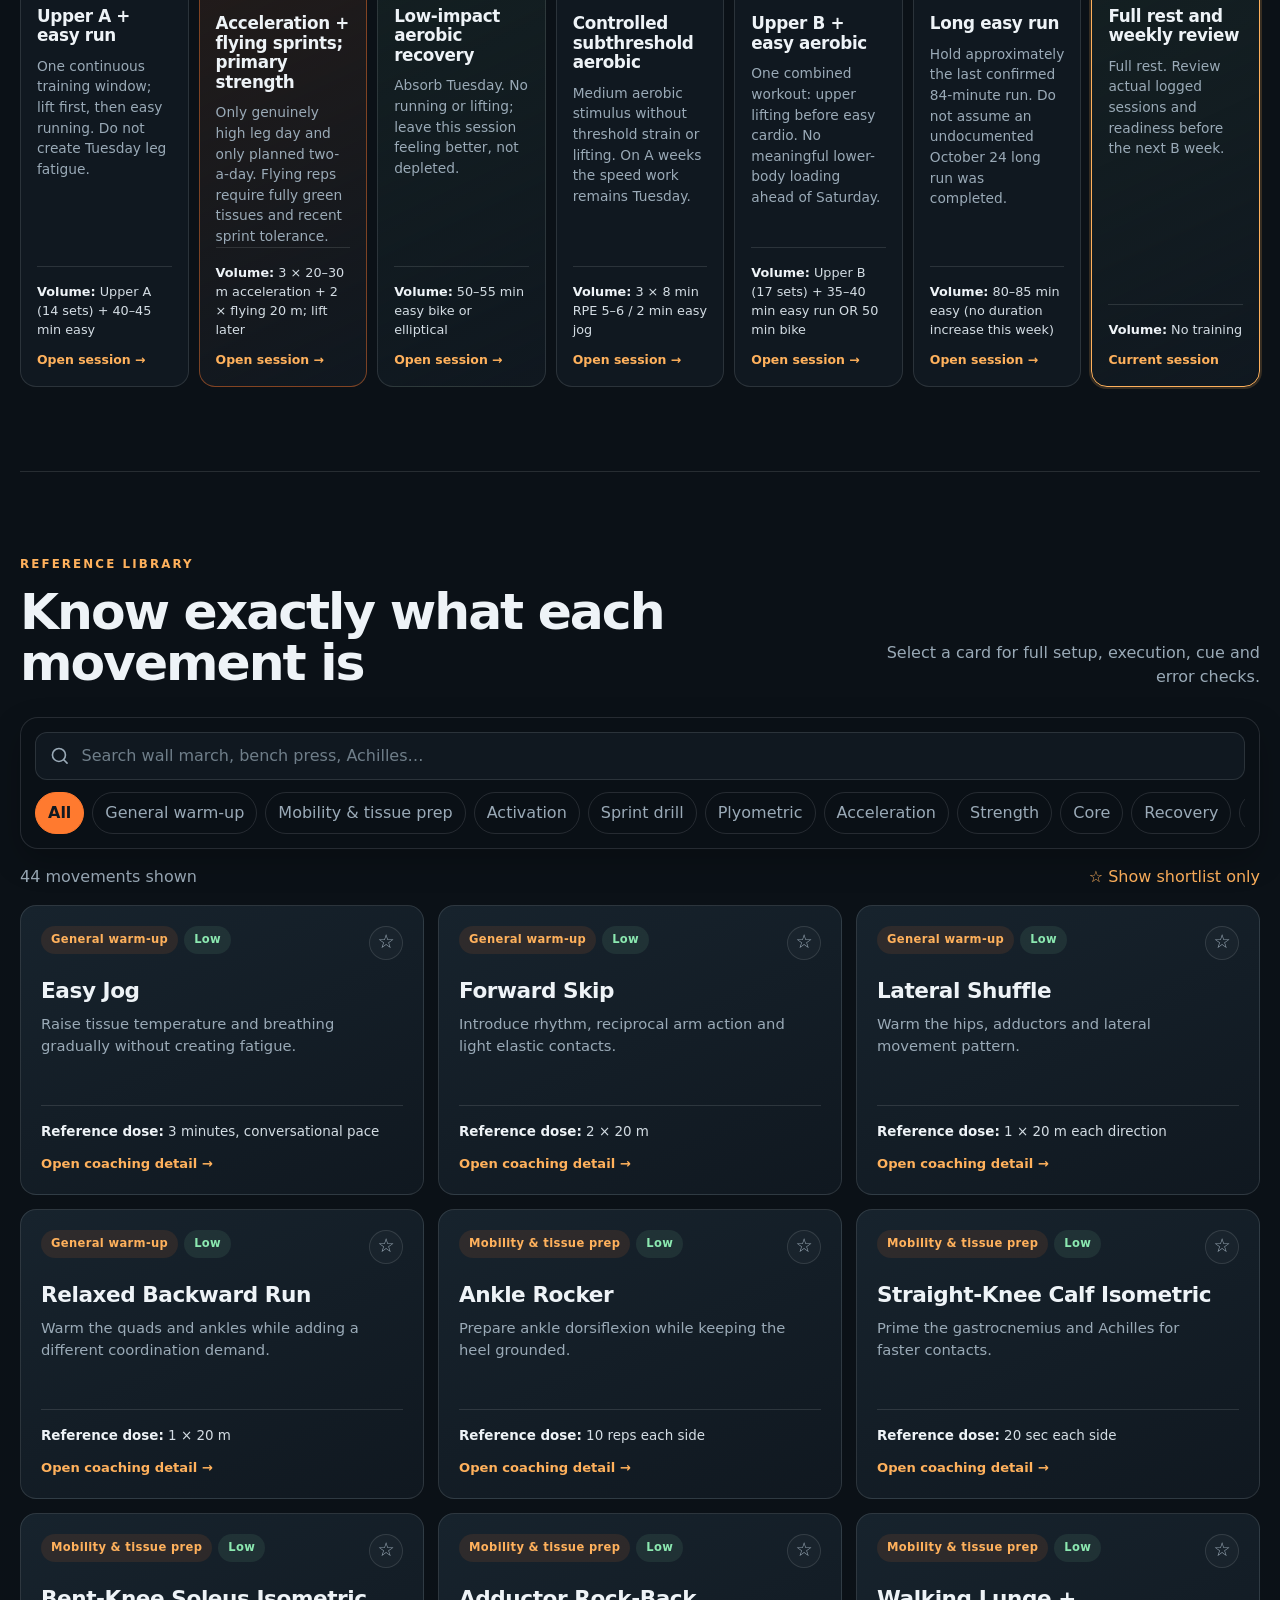
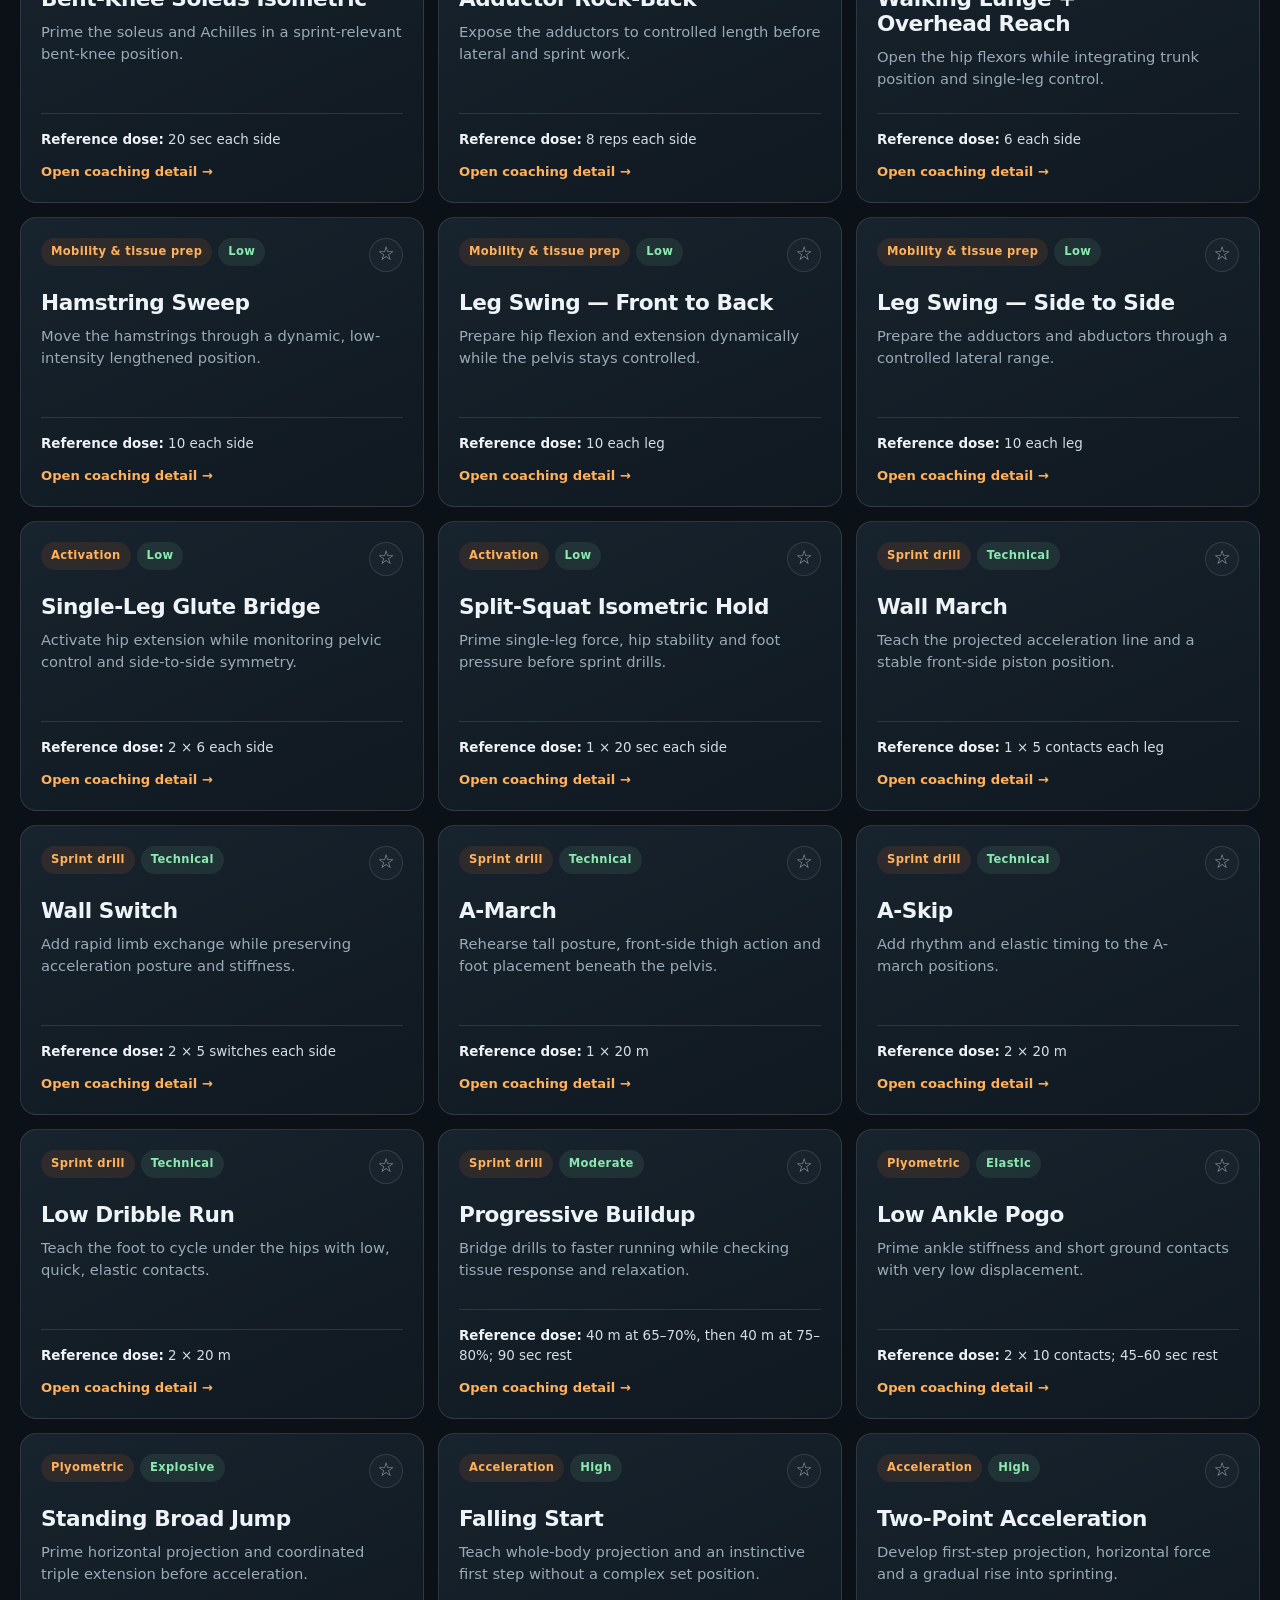
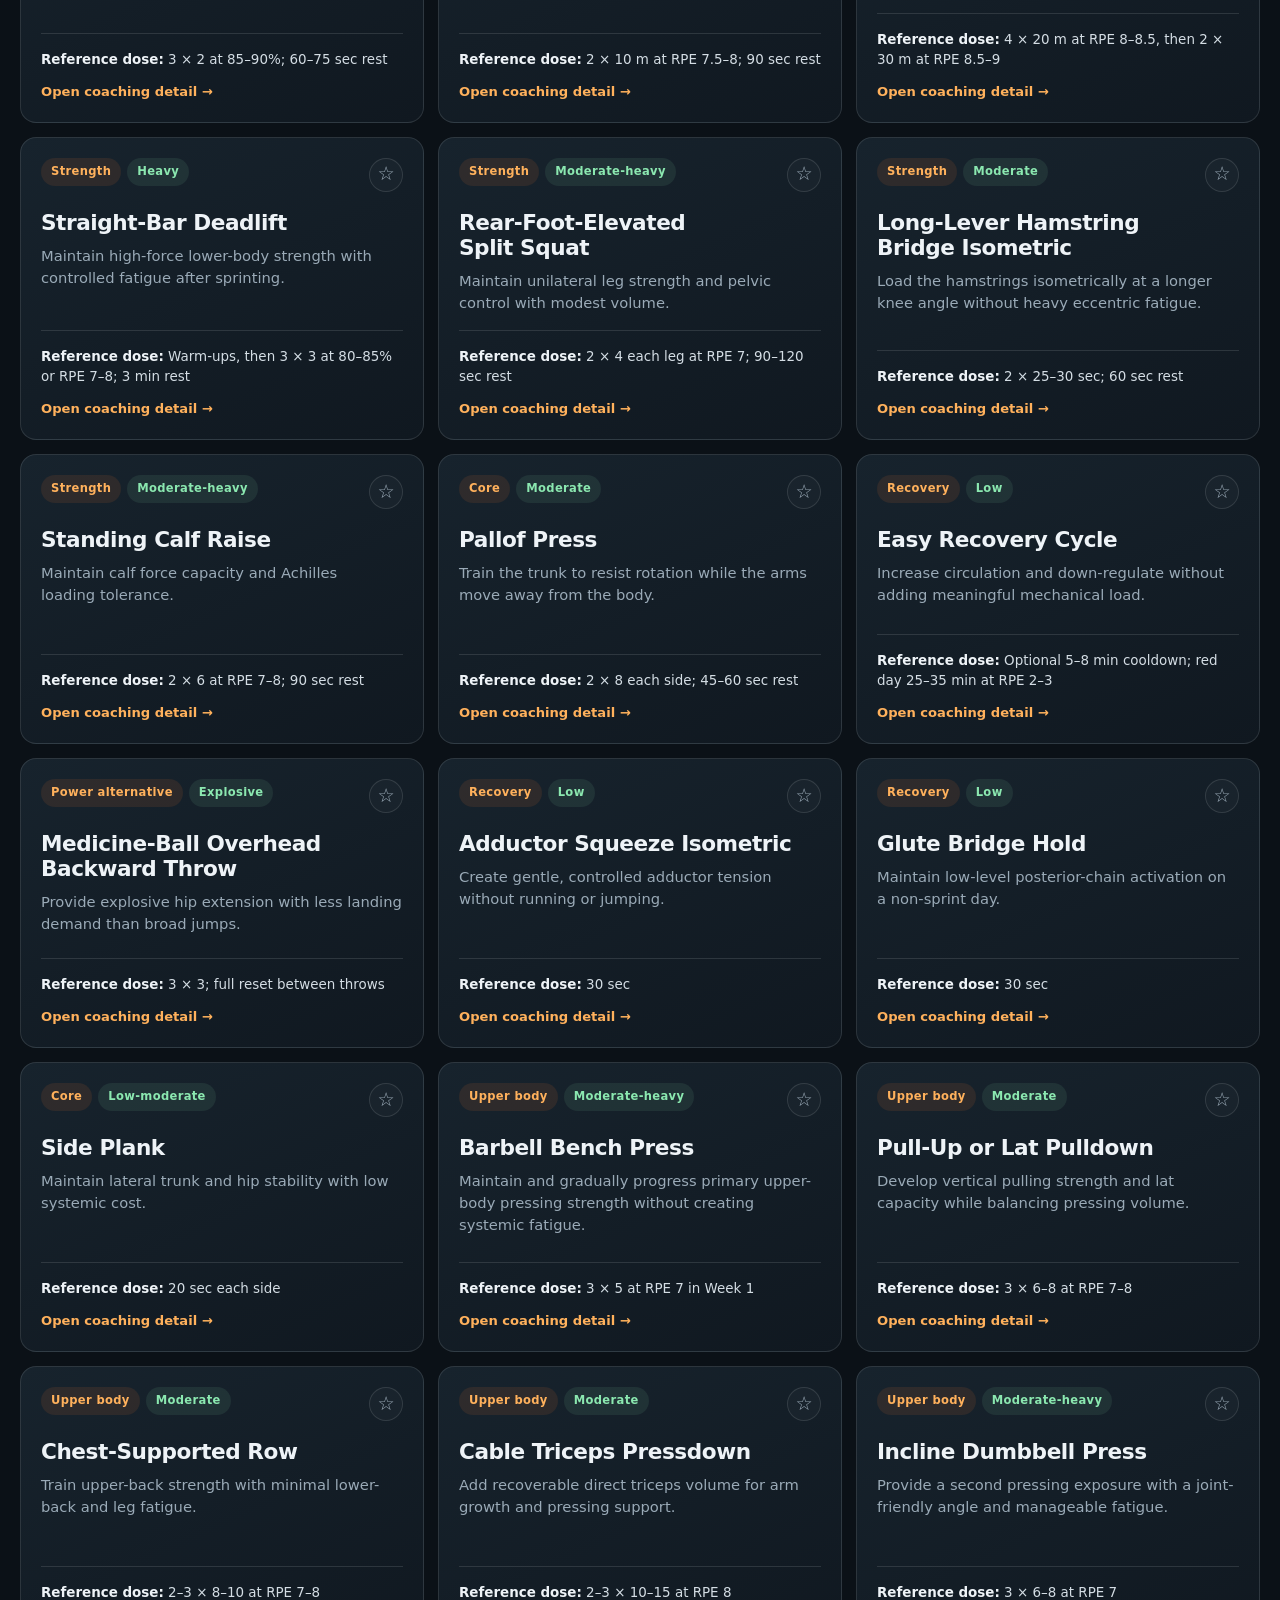
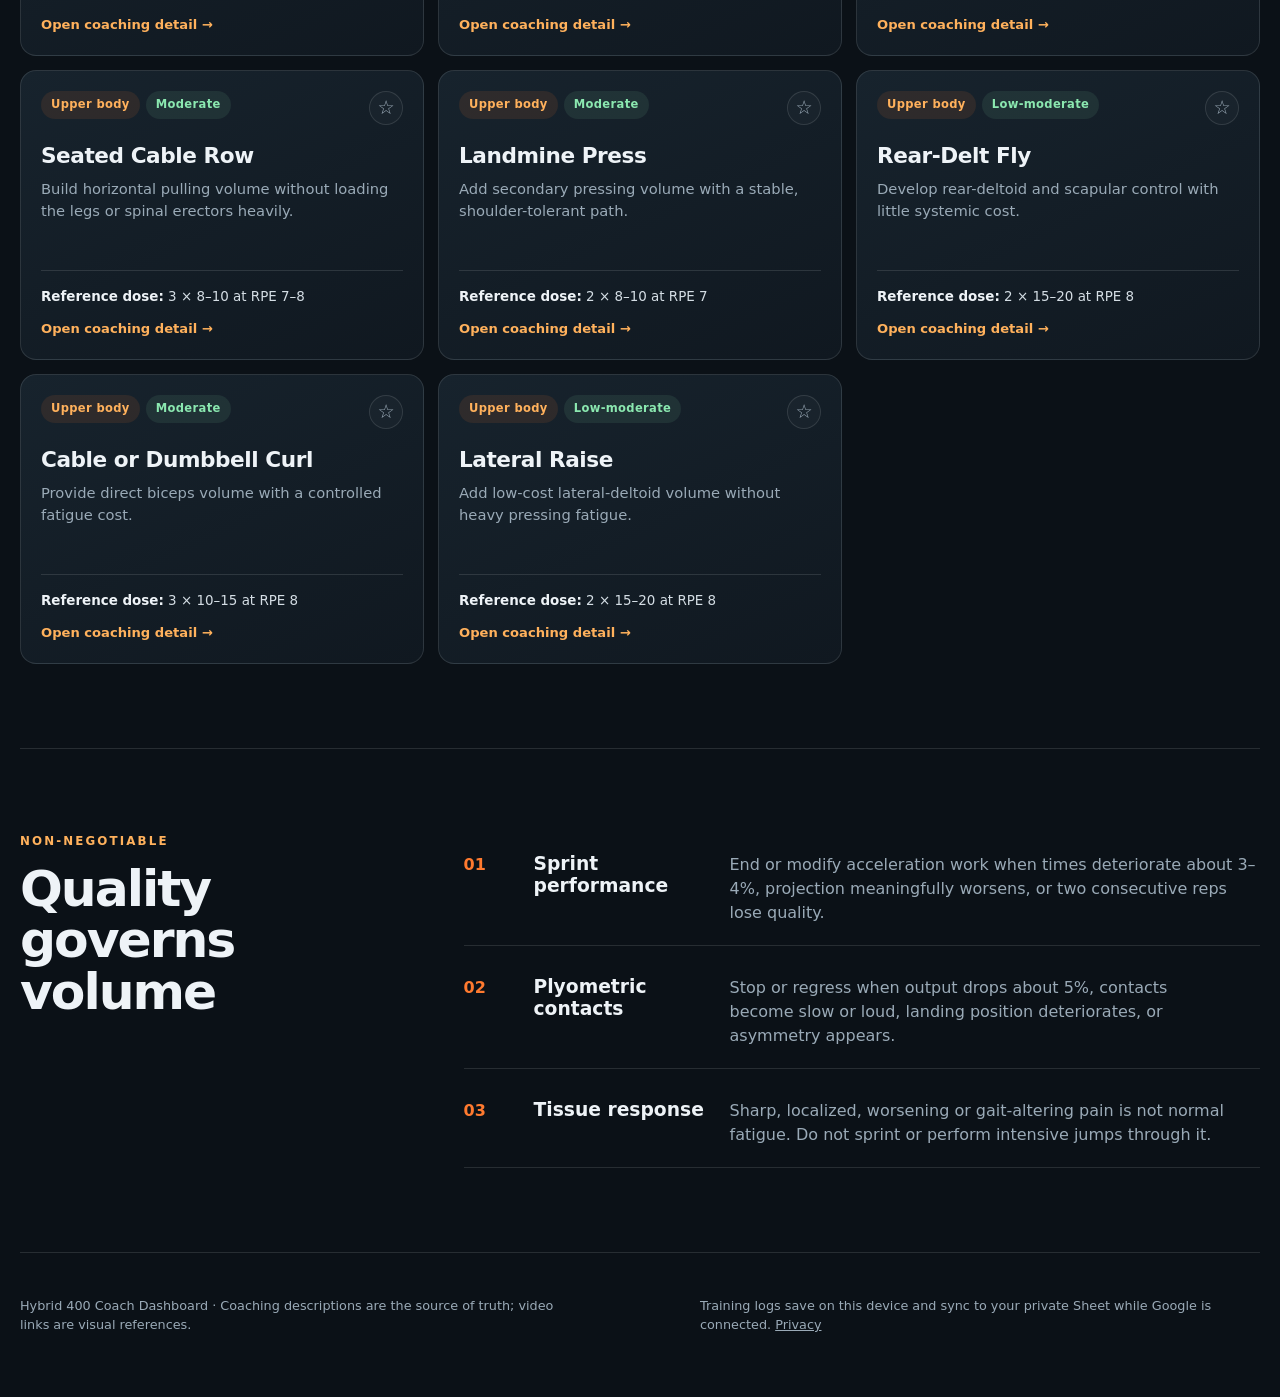
==== commit 44b4c86f: "Link published Oct 26–Nov 1 training plan from main dashboard" ====
--- a/index.html
+++ b/index.html
@@ -25,6 +25,7 @@
         <a class="ghost-button" href="nutrition.html">Nutrition log</a>
         <a class="ghost-button" href="meal-plan.html">Meal plan</a>
         <a class="ghost-button" href="#session-log">Session log</a>
+        <a class="ghost-button" href="week-of-2026-10-26.html">Oct 26–Nov 1 plan</a>
         <a class="ghost-button" href="#week-plan">Week plan</a>
         <a class="ghost-button" href="#library">Exercise library</a>
         <a class="ghost-button" href="#safety">Stop rules</a>
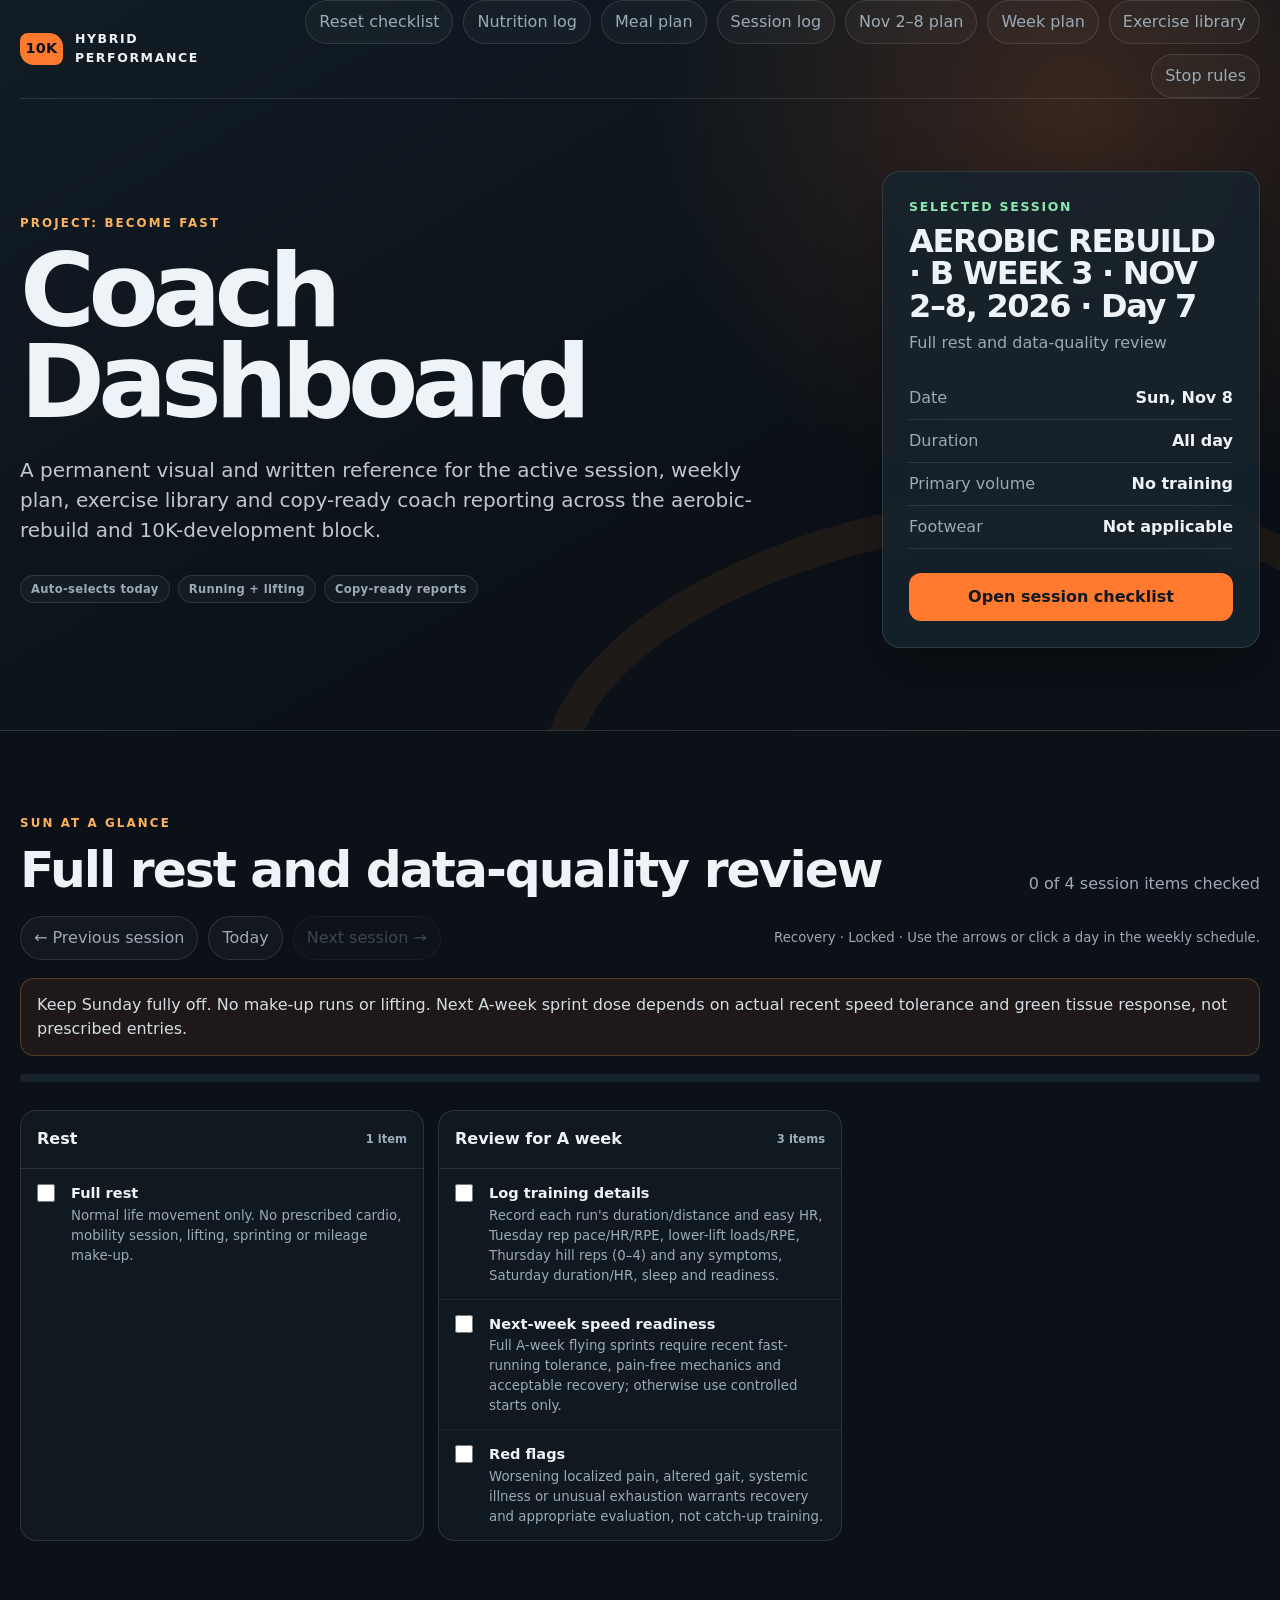
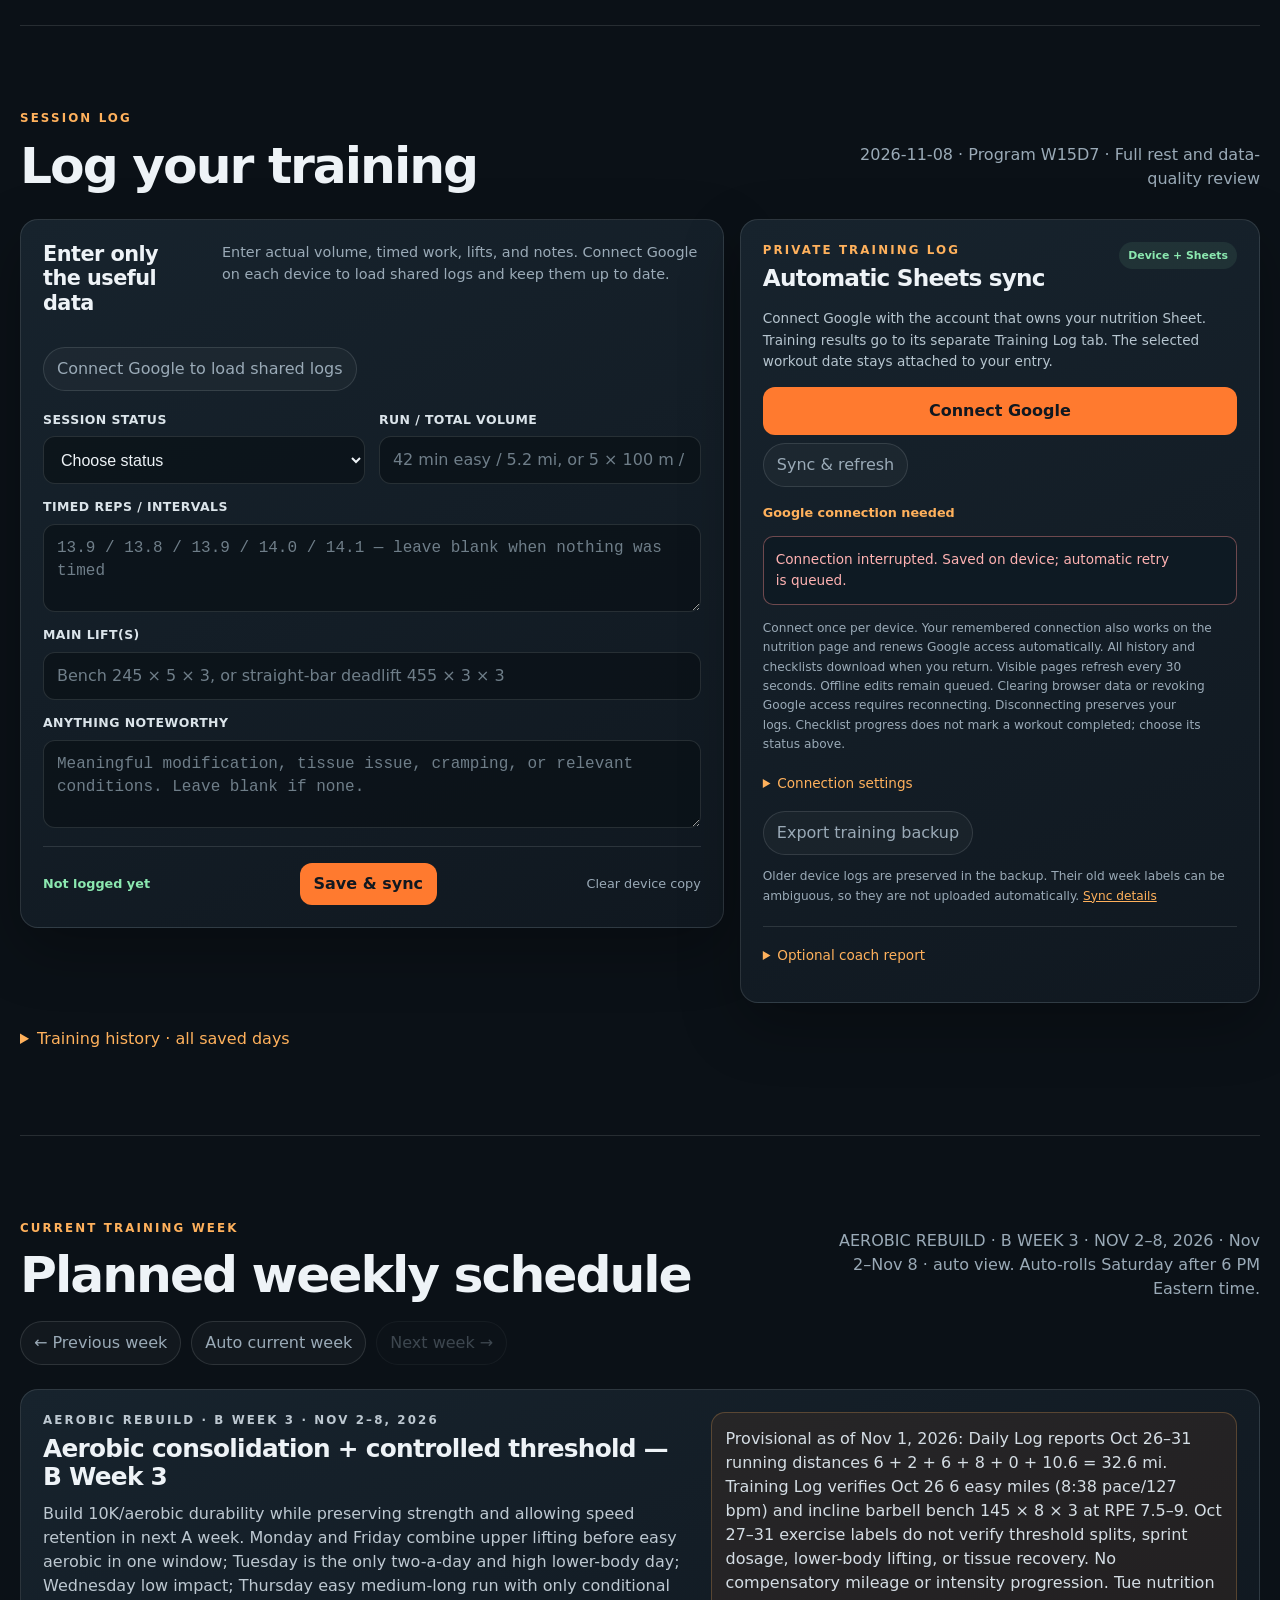
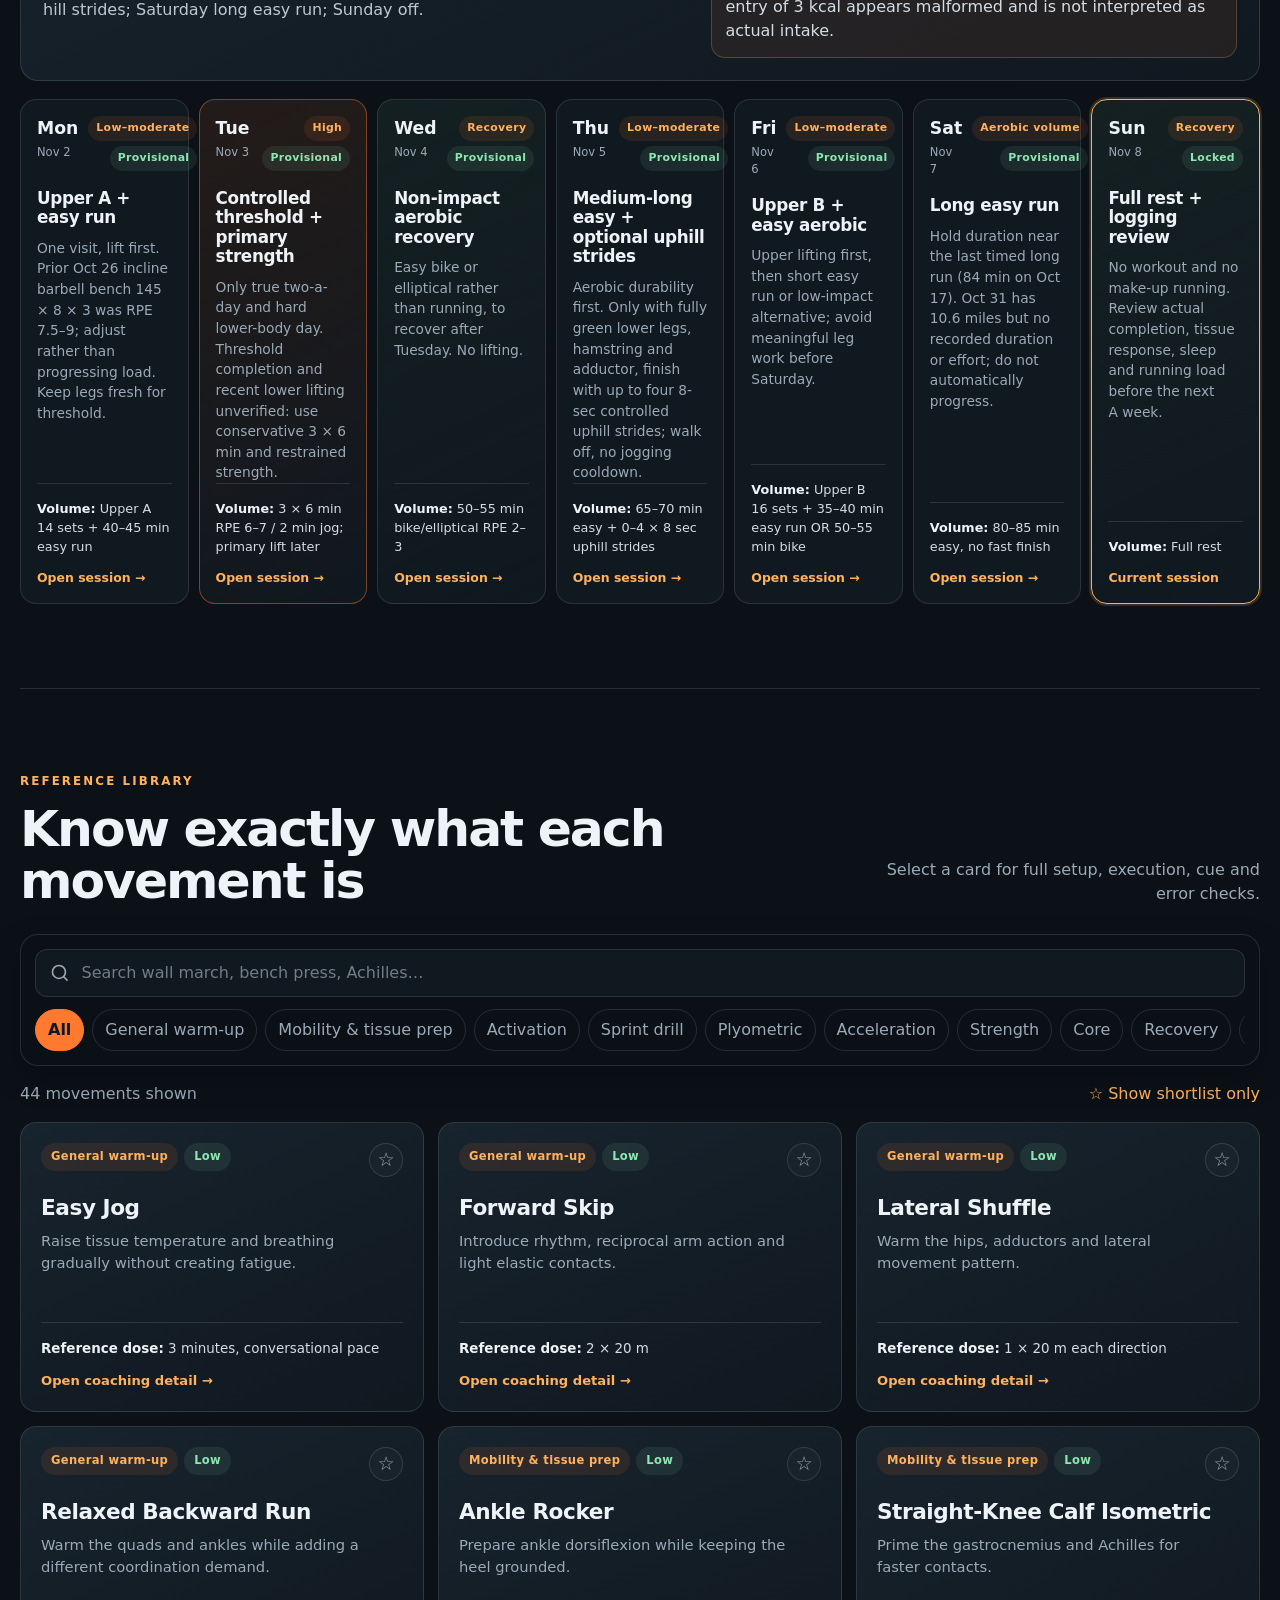
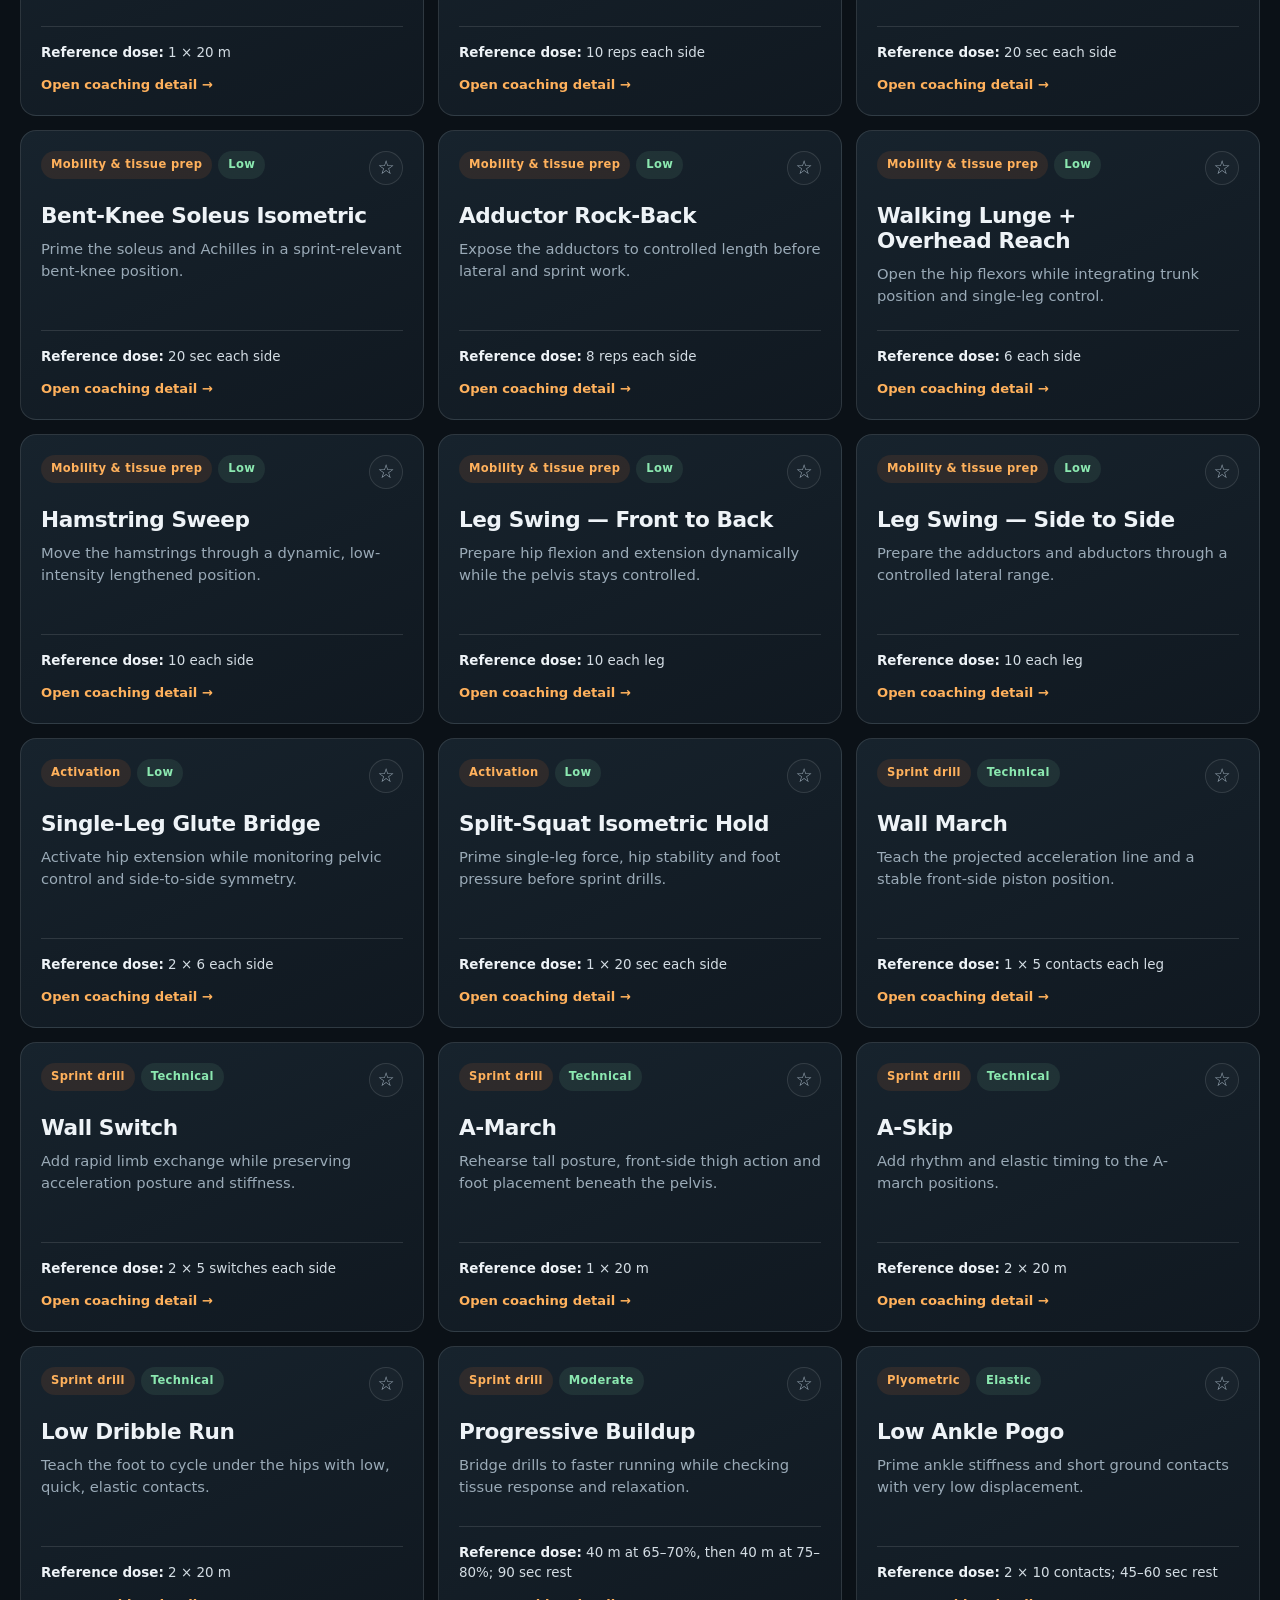
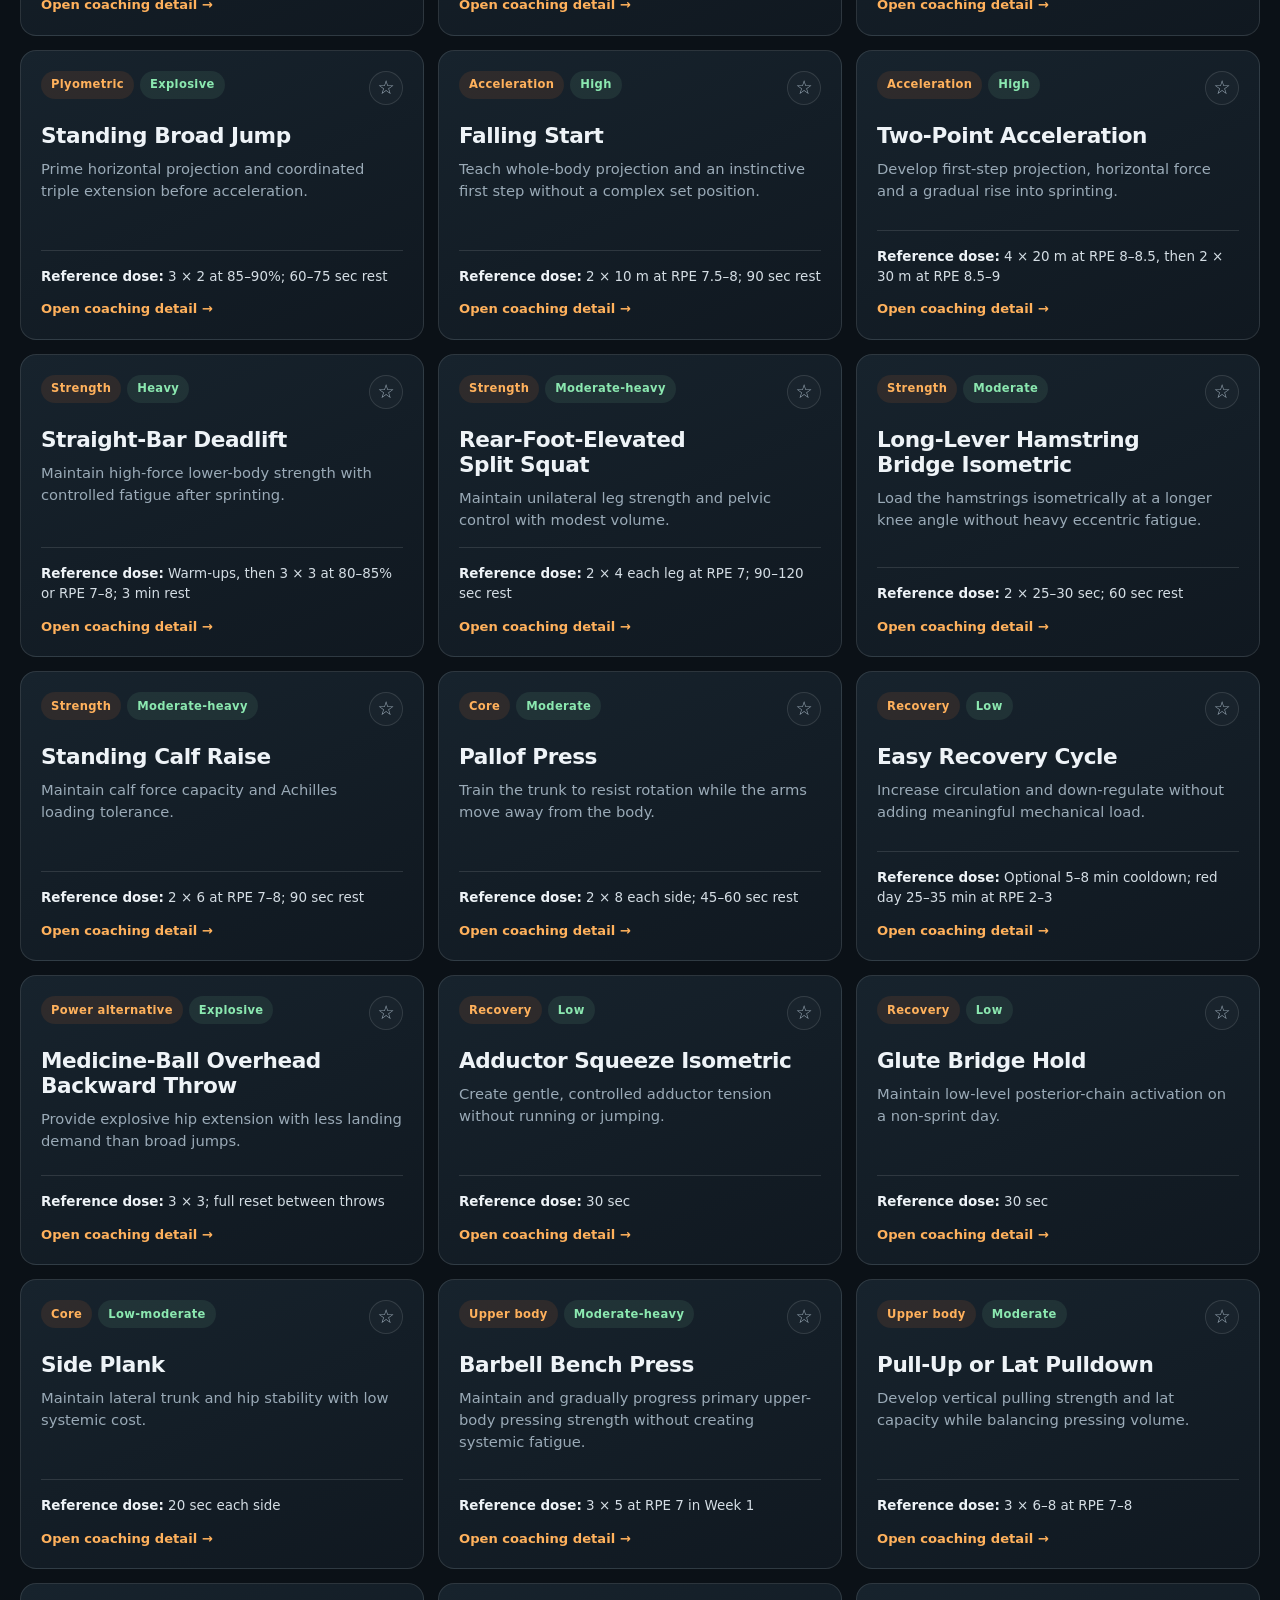
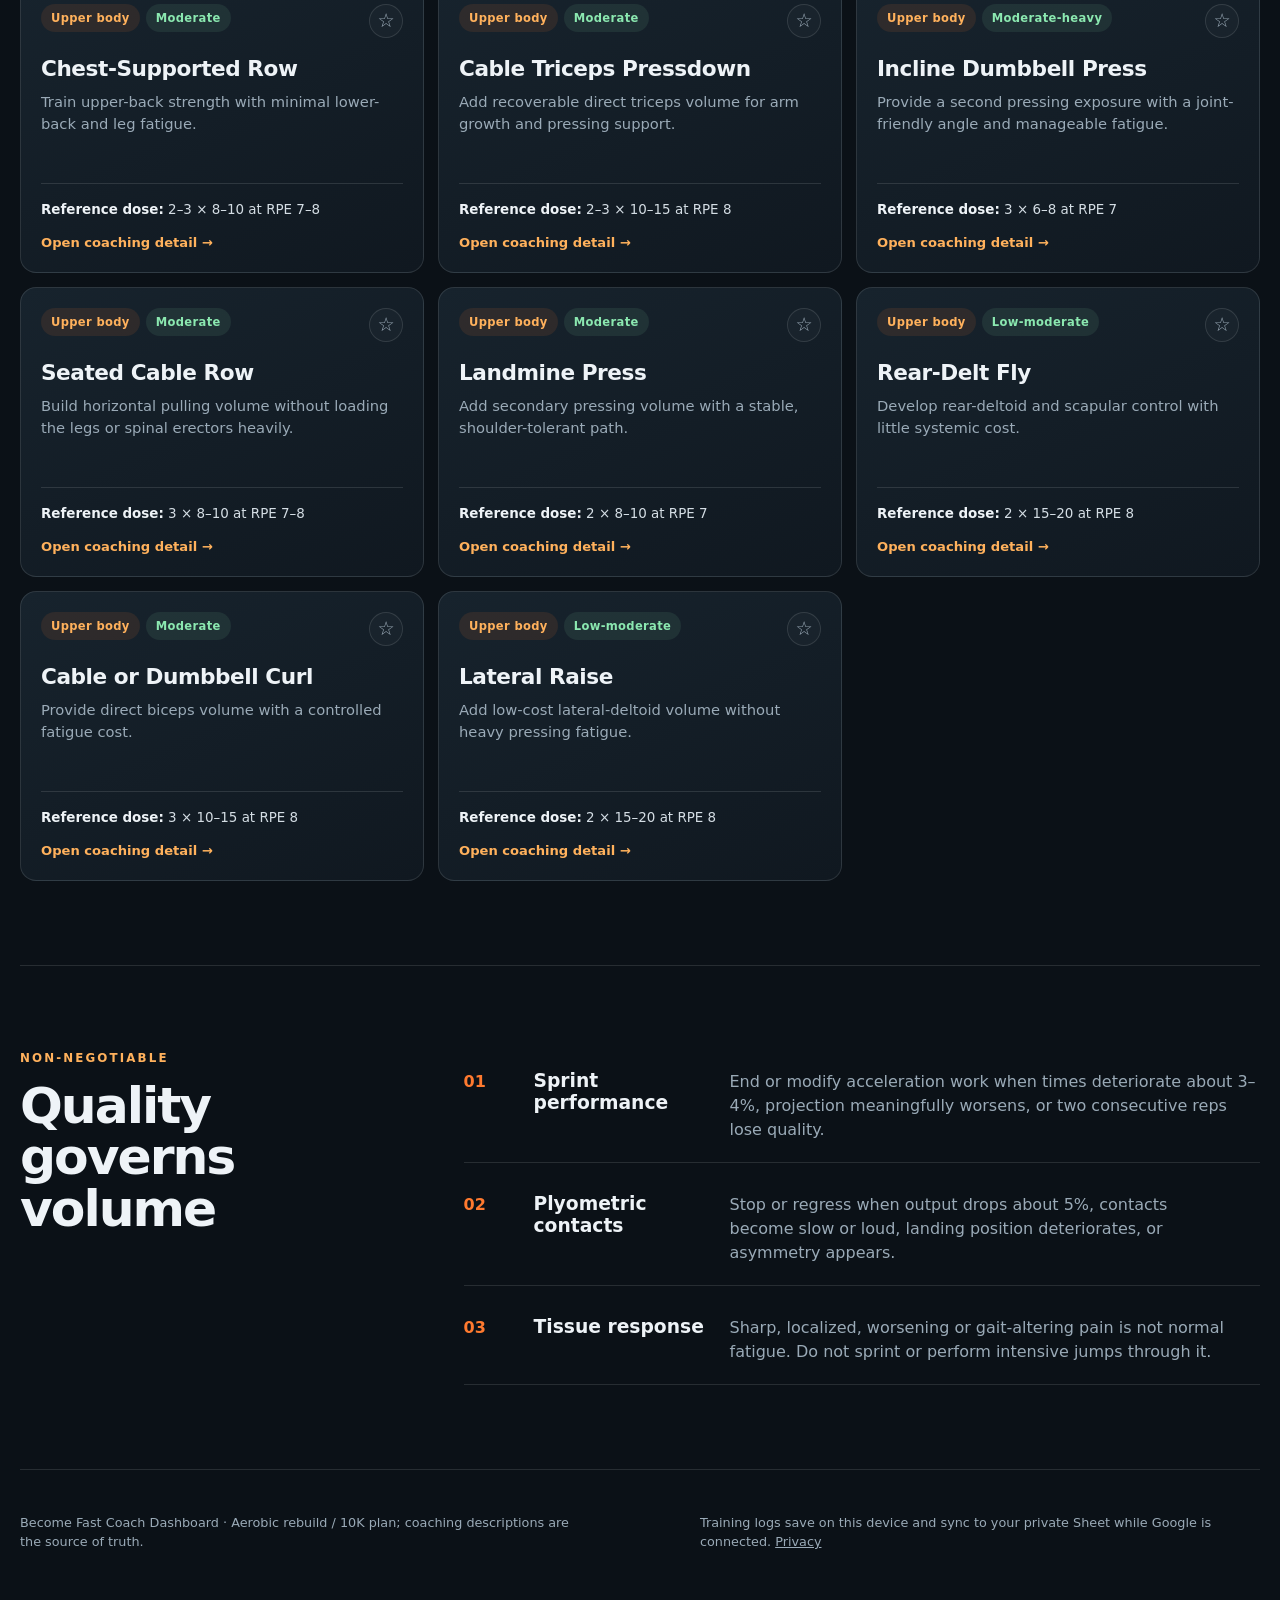
==== commit 3d53bdb2: "Link Nov 2–8 plan from dashboard and update aerobic 10K branding" ====
--- a/index.html
+++ b/index.html
@@ -3,8 +3,8 @@
 <head>
   <meta charset="utf-8" />
   <meta name="viewport" content="width=device-width, initial-scale=1" />
-  <meta name="description" content="McKinley’s Hybrid 400 session, weekly schedule, exercise library and copy-ready coach reporting dashboard." />
-  <title>Hybrid Performance — Coach Dashboard</title>
+  <meta name="description" content="Aerobic rebuild and 10K development coach dashboard, weekly training schedule, strength sessions and training log." />
+  <title>Become Fast — Coach Dashboard</title>
   <link rel="preconnect" href="https://www.youtube.com" />
   <link rel="stylesheet" href="styles.css?v=20261015" />
   <link rel="stylesheet" href="schedule.css" />
@@ -16,8 +16,8 @@
 
   <header class="hero">
     <nav class="topbar" aria-label="Primary">
-      <a class="brand" href="#top" aria-label="Hybrid 400 home">
-        <span class="brand-mark" aria-hidden="true">400</span>
+      <a class="brand" href="#top" aria-label="Become Fast home">
+        <span class="brand-mark" aria-hidden="true">10K</span>
         <span>HYBRID PERFORMANCE</span>
       </a>
       <div class="top-actions">
@@ -25,7 +25,7 @@
         <a class="ghost-button" href="nutrition.html">Nutrition log</a>
         <a class="ghost-button" href="meal-plan.html">Meal plan</a>
         <a class="ghost-button" href="#session-log">Session log</a>
-        <a class="ghost-button" href="week-of-2026-10-26.html">Oct 26–Nov 1 plan</a>
+        <a class="ghost-button" href="week-of-2026-11-02.html">Nov 2–8 plan</a>
         <a class="ghost-button" href="#week-plan">Week plan</a>
         <a class="ghost-button" href="#library">Exercise library</a>
         <a class="ghost-button" href="#safety">Stop rules</a>
@@ -36,7 +36,7 @@
       <section>
         <p class="eyebrow">PROJECT: BECOME FAST</p>
         <h1>Coach Dashboard</h1>
-        <p class="hero-copy">A permanent visual and written reference for the active session, weekly plan, exercise library and copy-ready coach reporting across the current hybrid-performance block.</p>
+        <p class="hero-copy">A permanent visual and written reference for the active session, weekly plan, exercise library and copy-ready coach reporting across the aerobic-rebuild and 10K-development block.</p>
         <div class="hero-tags" aria-label="Dashboard status">
           <span>Auto-selects today</span>
           <span>Running + lifting</span>
@@ -244,7 +244,7 @@
   </main>
 
   <footer>
-    <p>Hybrid 400 Coach Dashboard · Coaching descriptions are the source of truth; video links are visual references.</p>
+    <p>Become Fast Coach Dashboard · Aerobic rebuild / 10K plan; coaching descriptions are the source of truth.</p>
     <p>Training logs save on this device and sync to your private Sheet while Google is connected. <a href="privacy.html">Privacy</a></p>
   </footer>
 
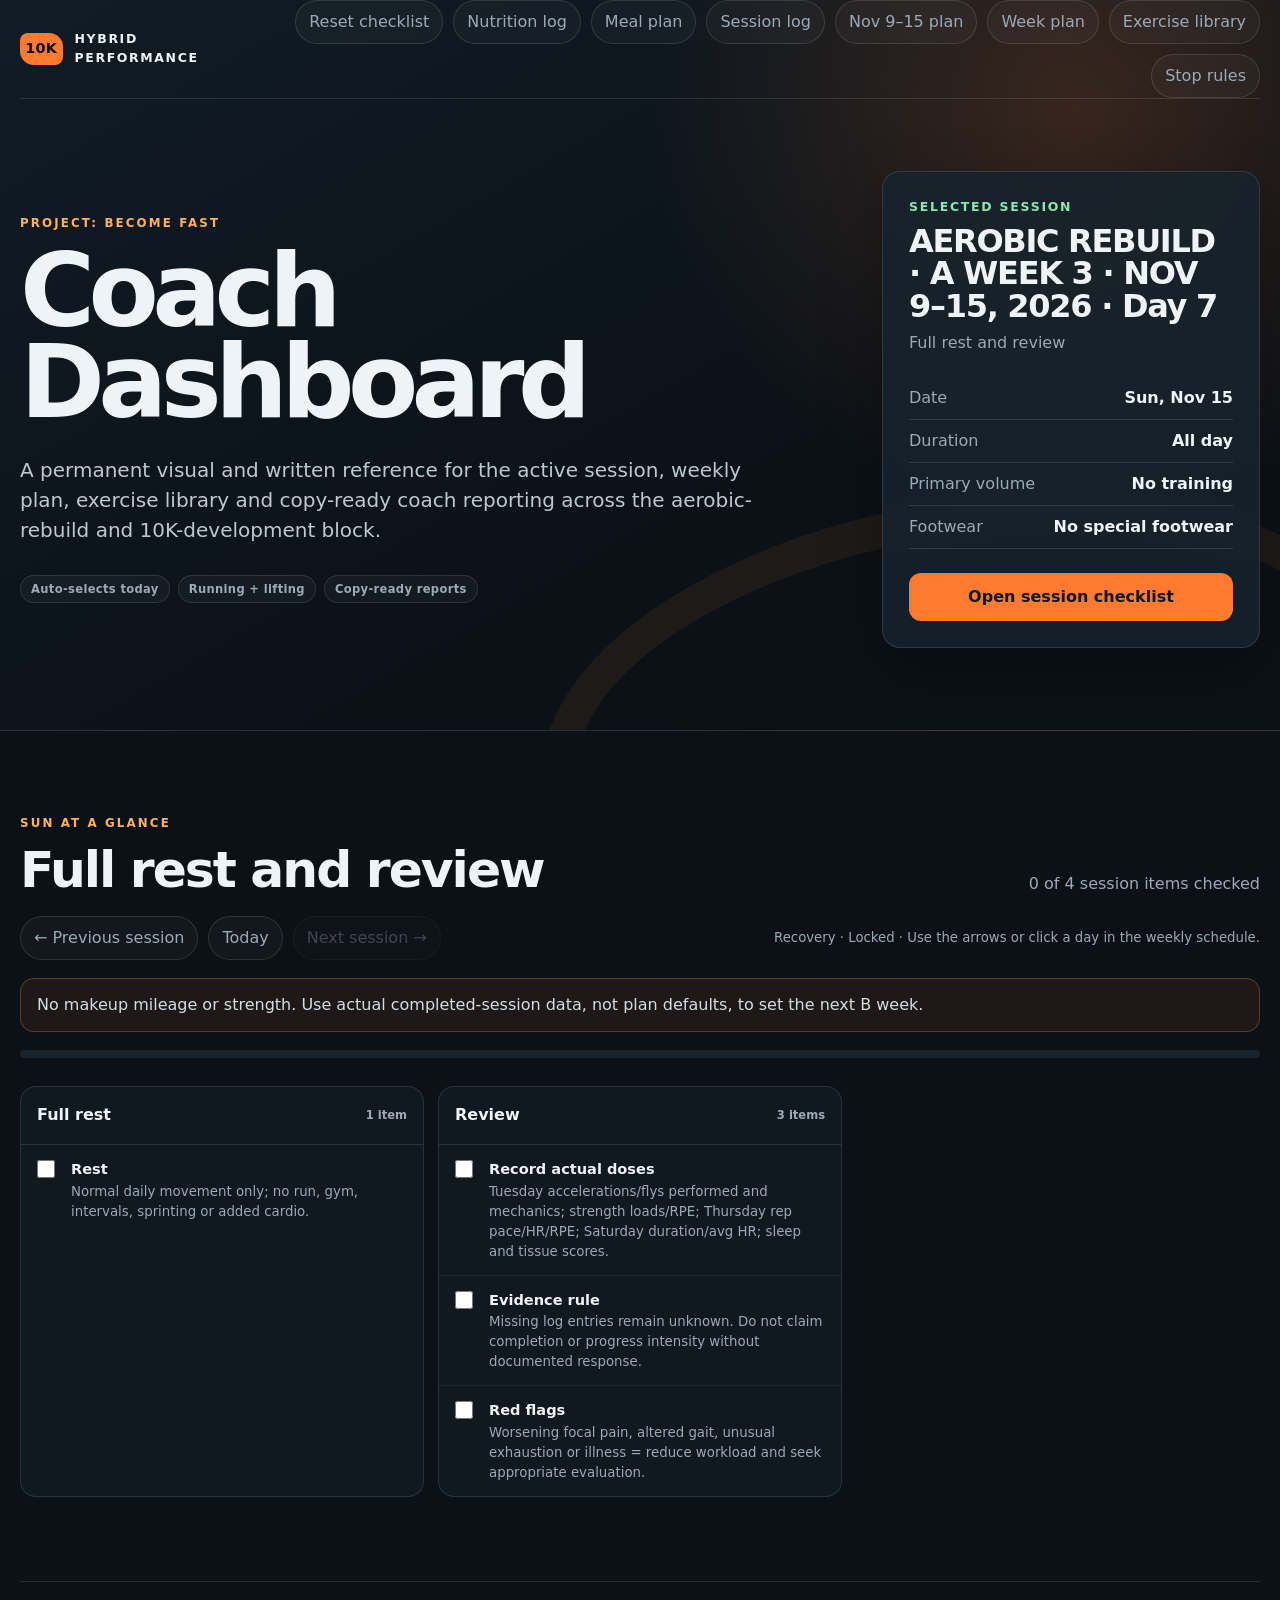
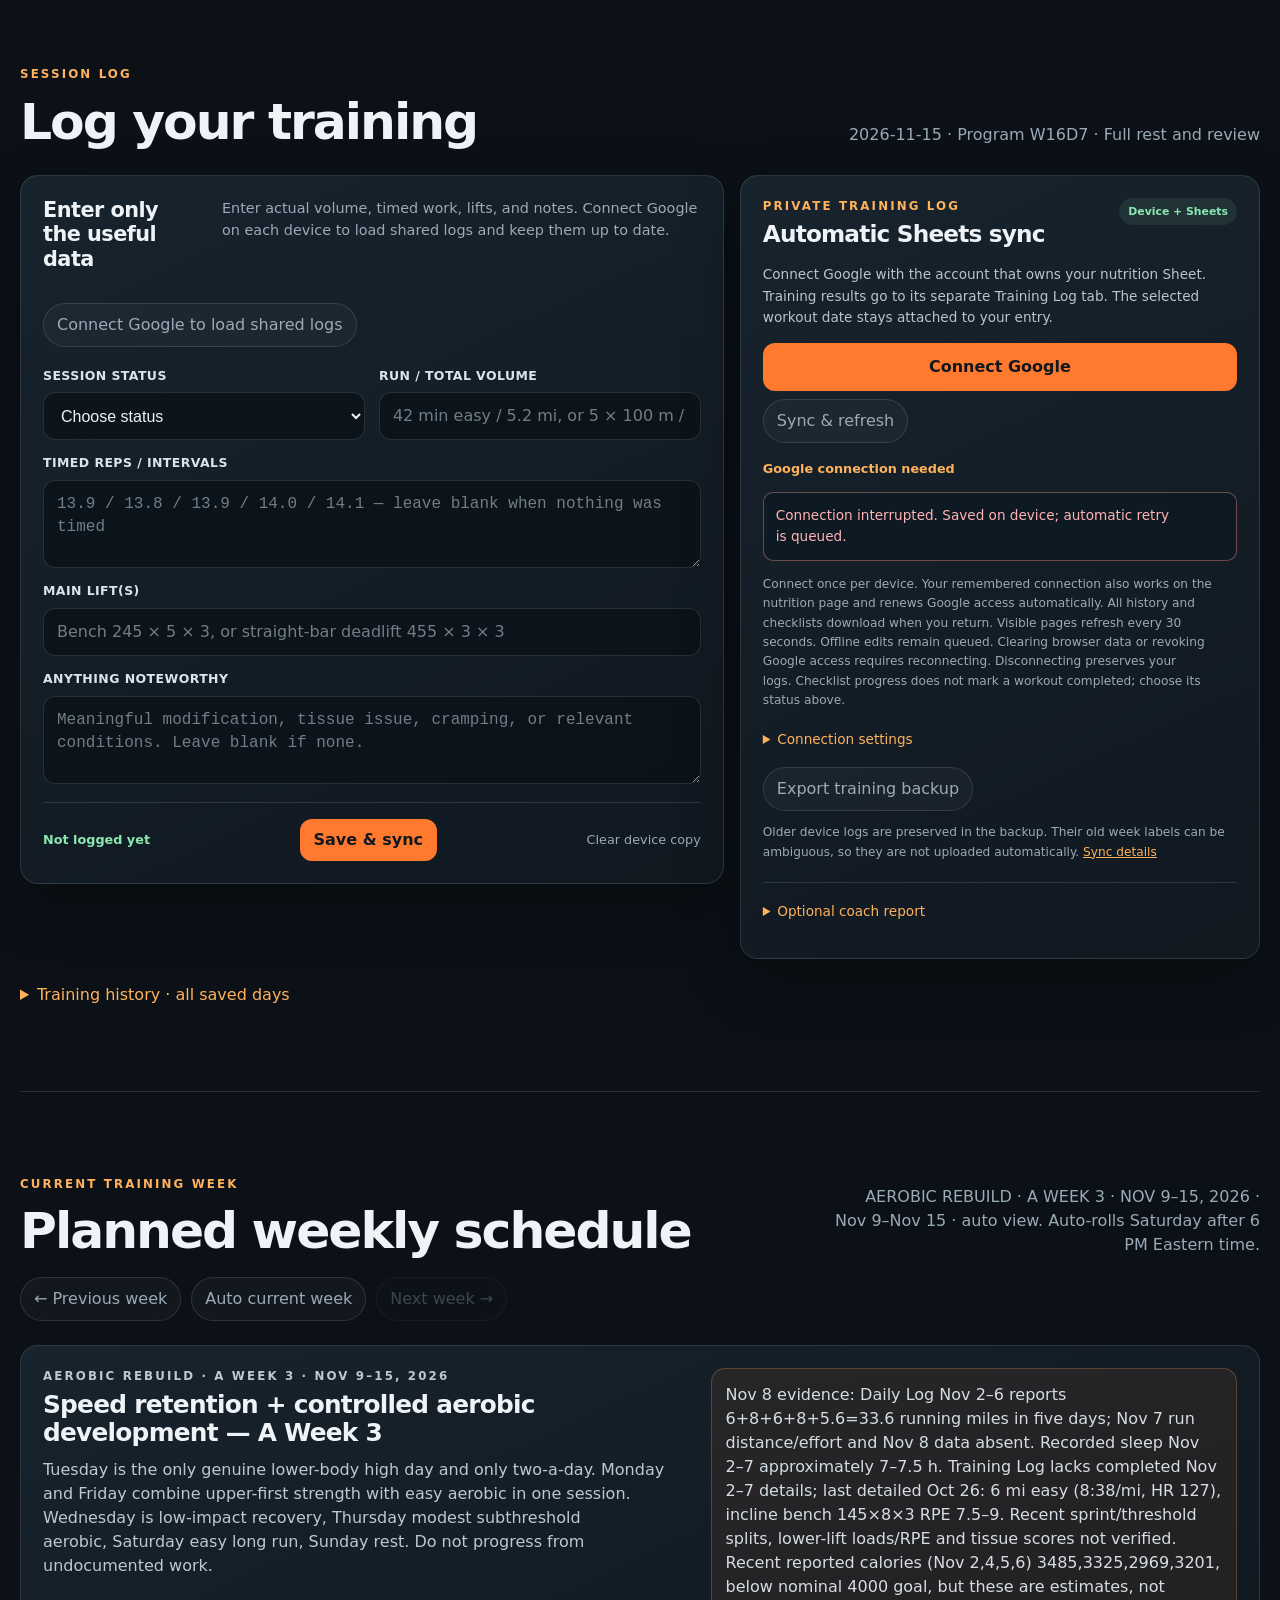
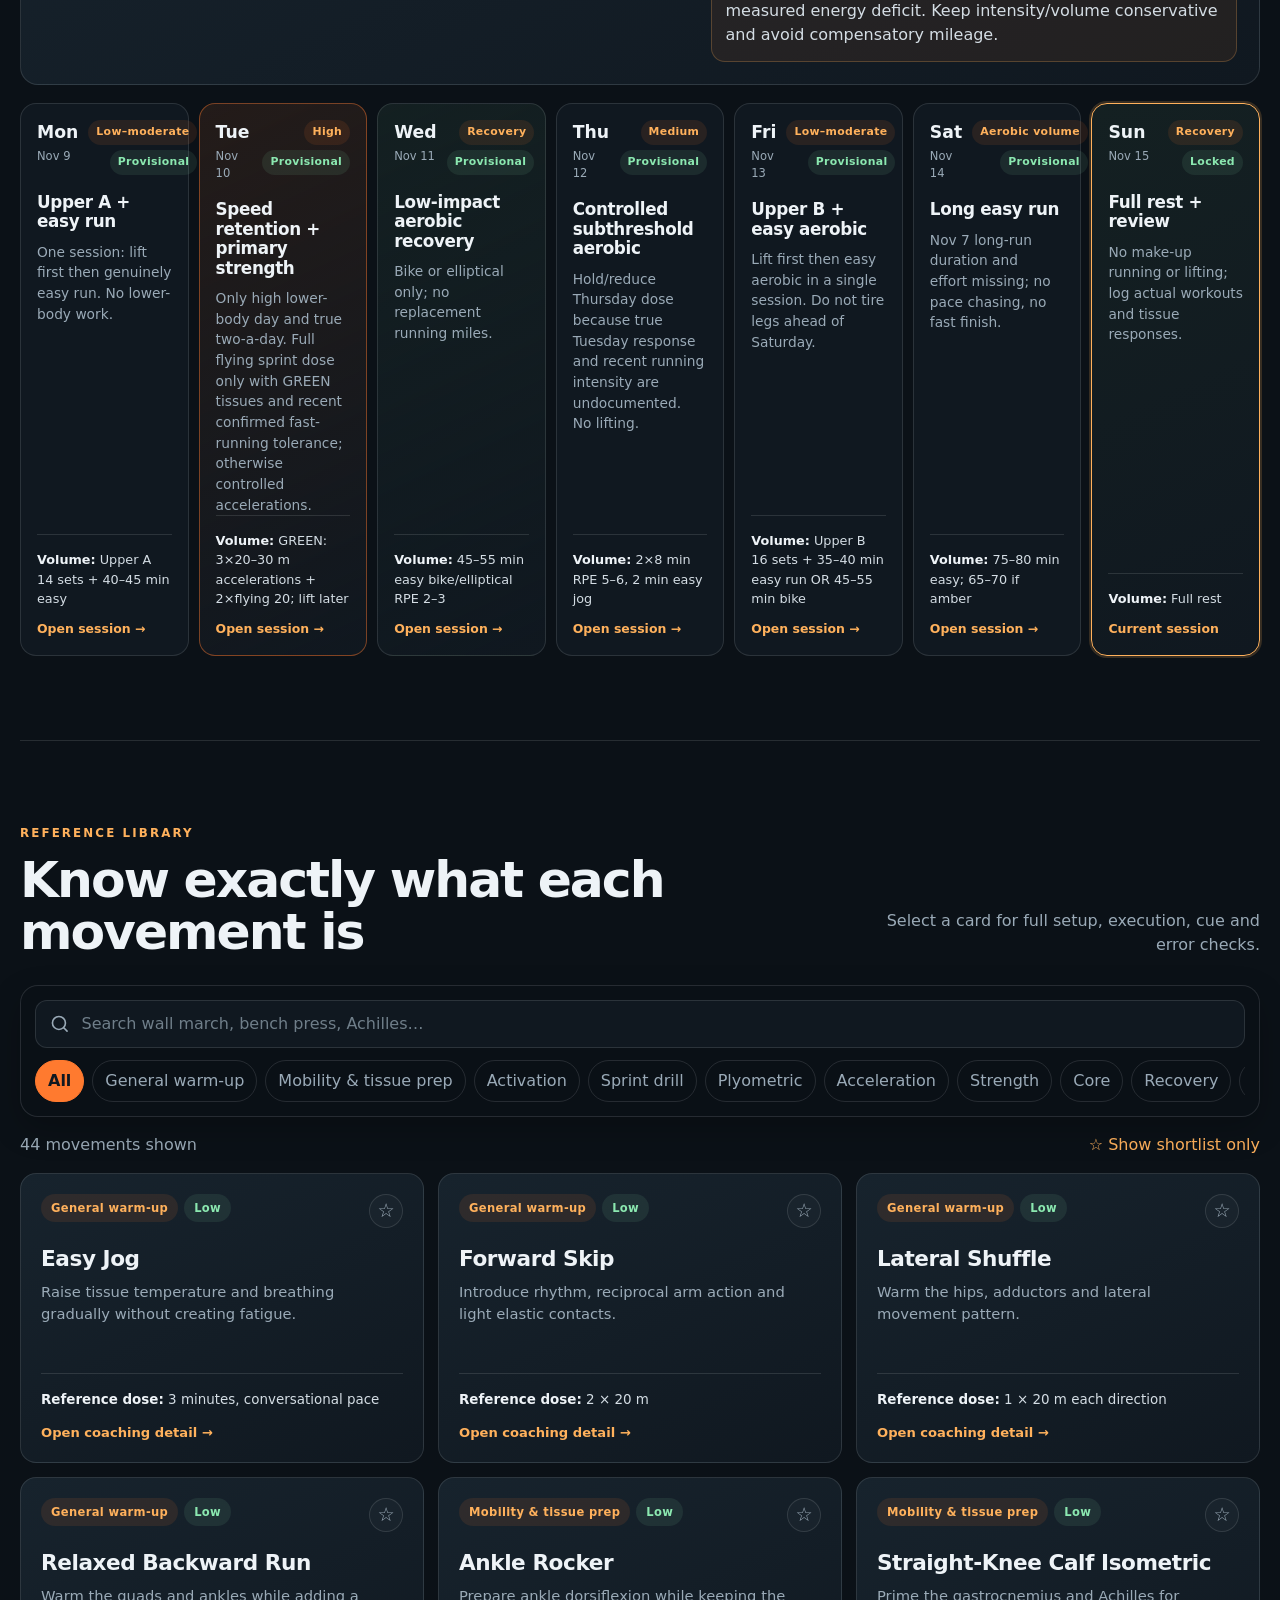
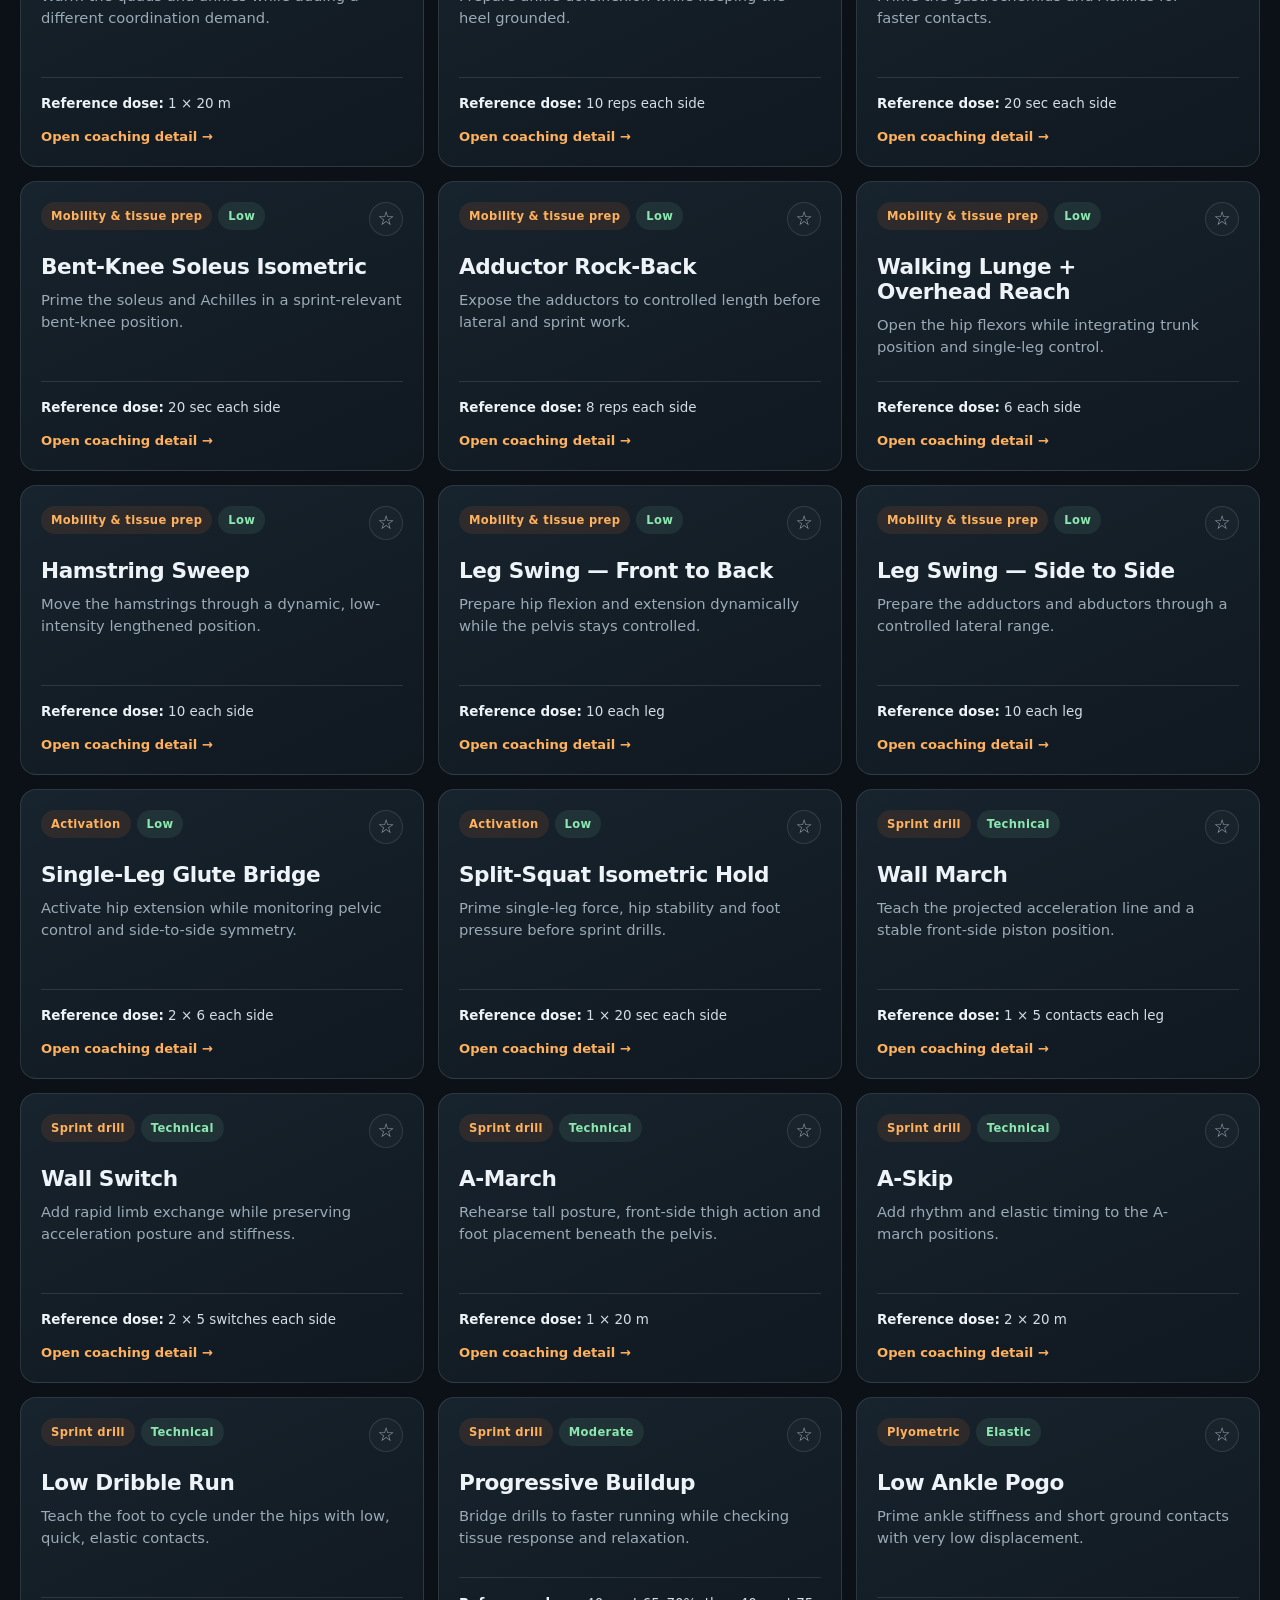
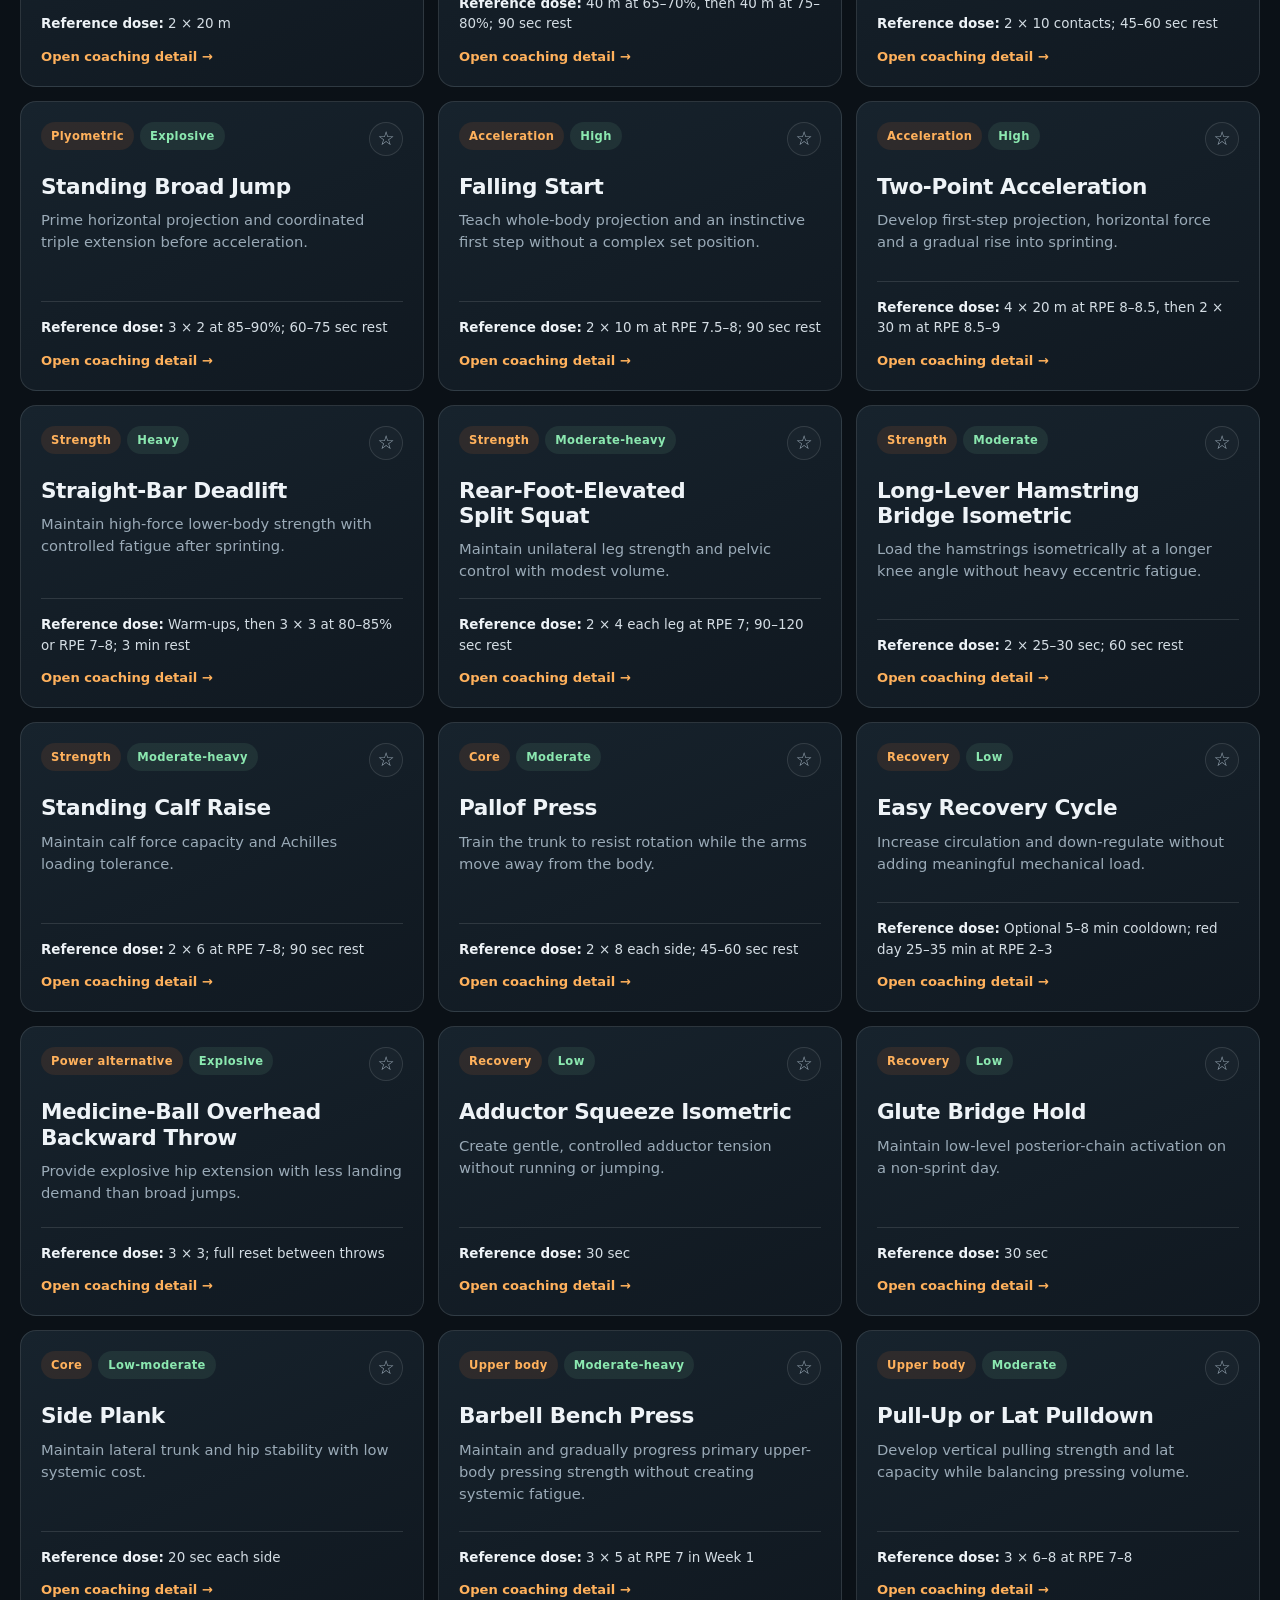
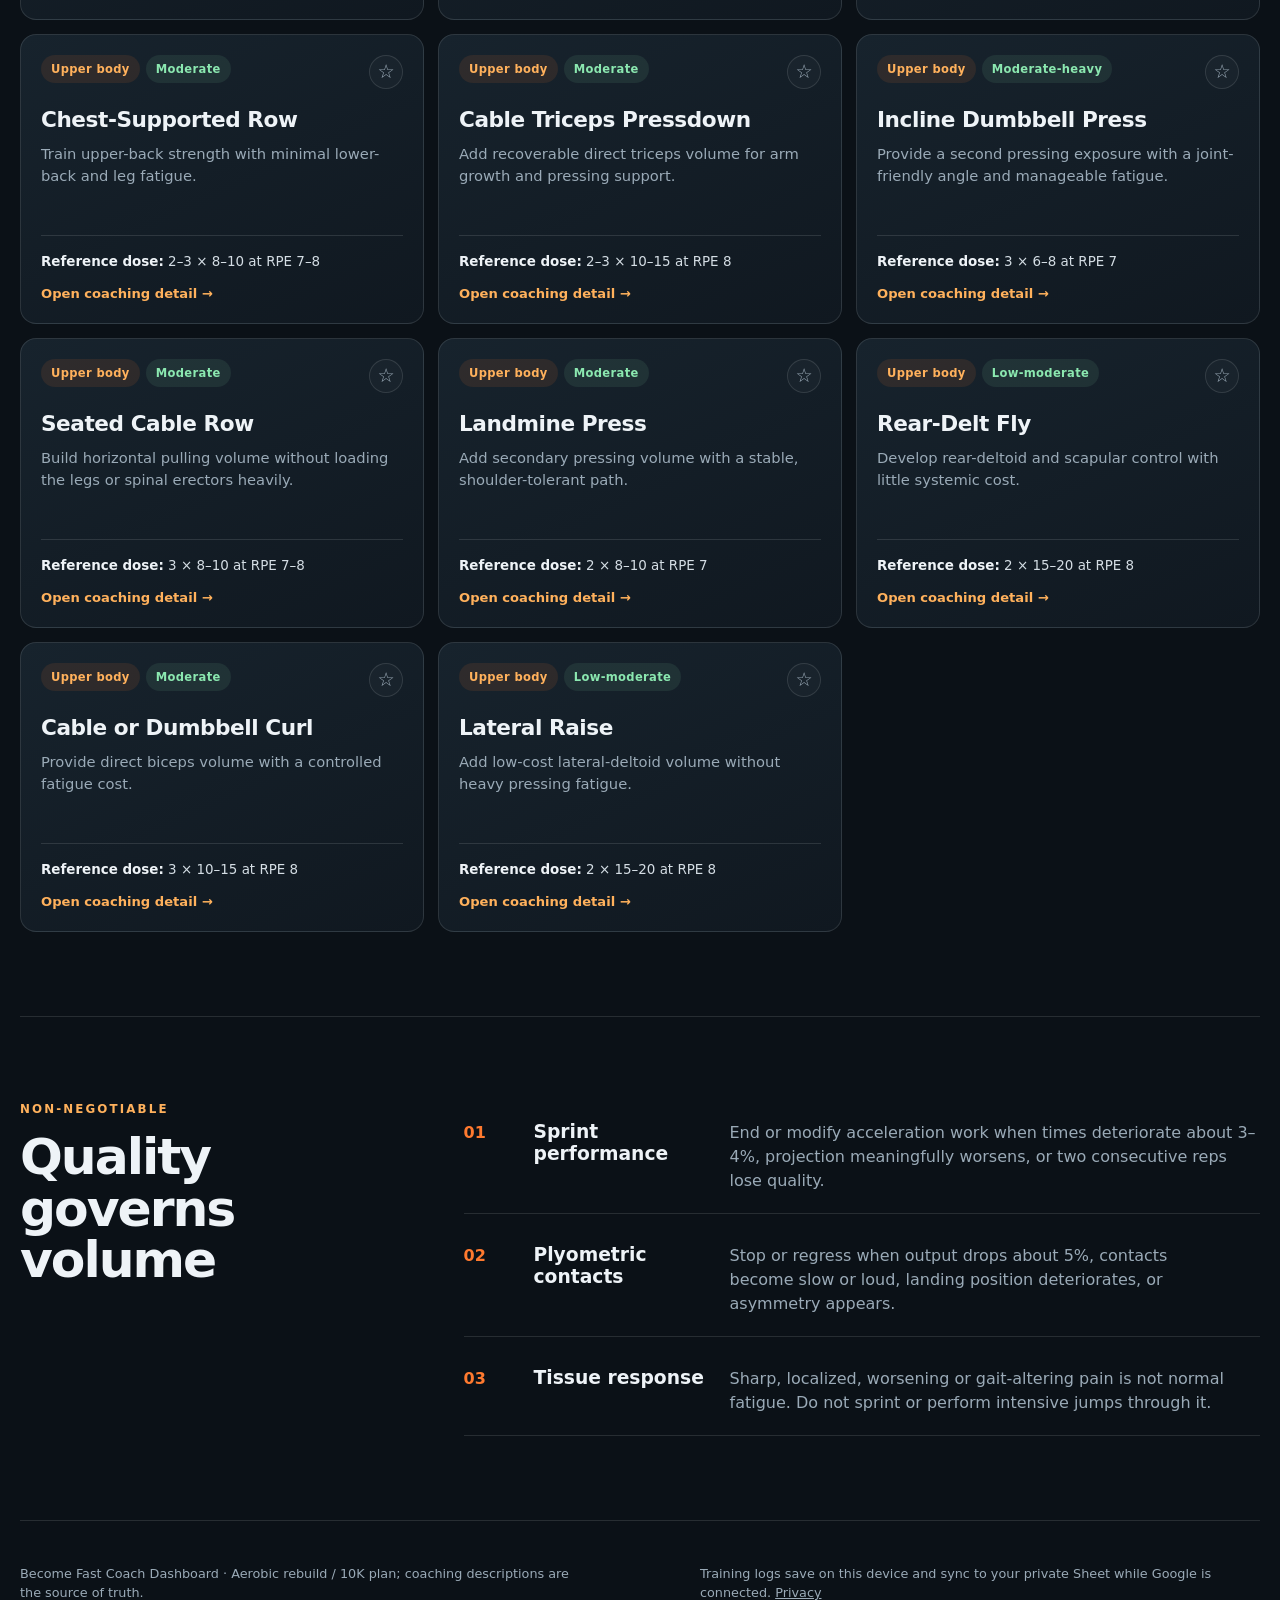
==== commit c380eacf: "Link Nov9–15 plan on primary dashboard" ====
--- a/index.html
+++ b/index.html
@@ -25,7 +25,7 @@
         <a class="ghost-button" href="nutrition.html">Nutrition log</a>
         <a class="ghost-button" href="meal-plan.html">Meal plan</a>
         <a class="ghost-button" href="#session-log">Session log</a>
-        <a class="ghost-button" href="week-of-2026-11-02.html">Nov 2–8 plan</a>
+        <a class="ghost-button" href="week-of-2026-11-09.html">Nov 9–15 plan</a>
         <a class="ghost-button" href="#week-plan">Week plan</a>
         <a class="ghost-button" href="#library">Exercise library</a>
         <a class="ghost-button" href="#safety">Stop rules</a>
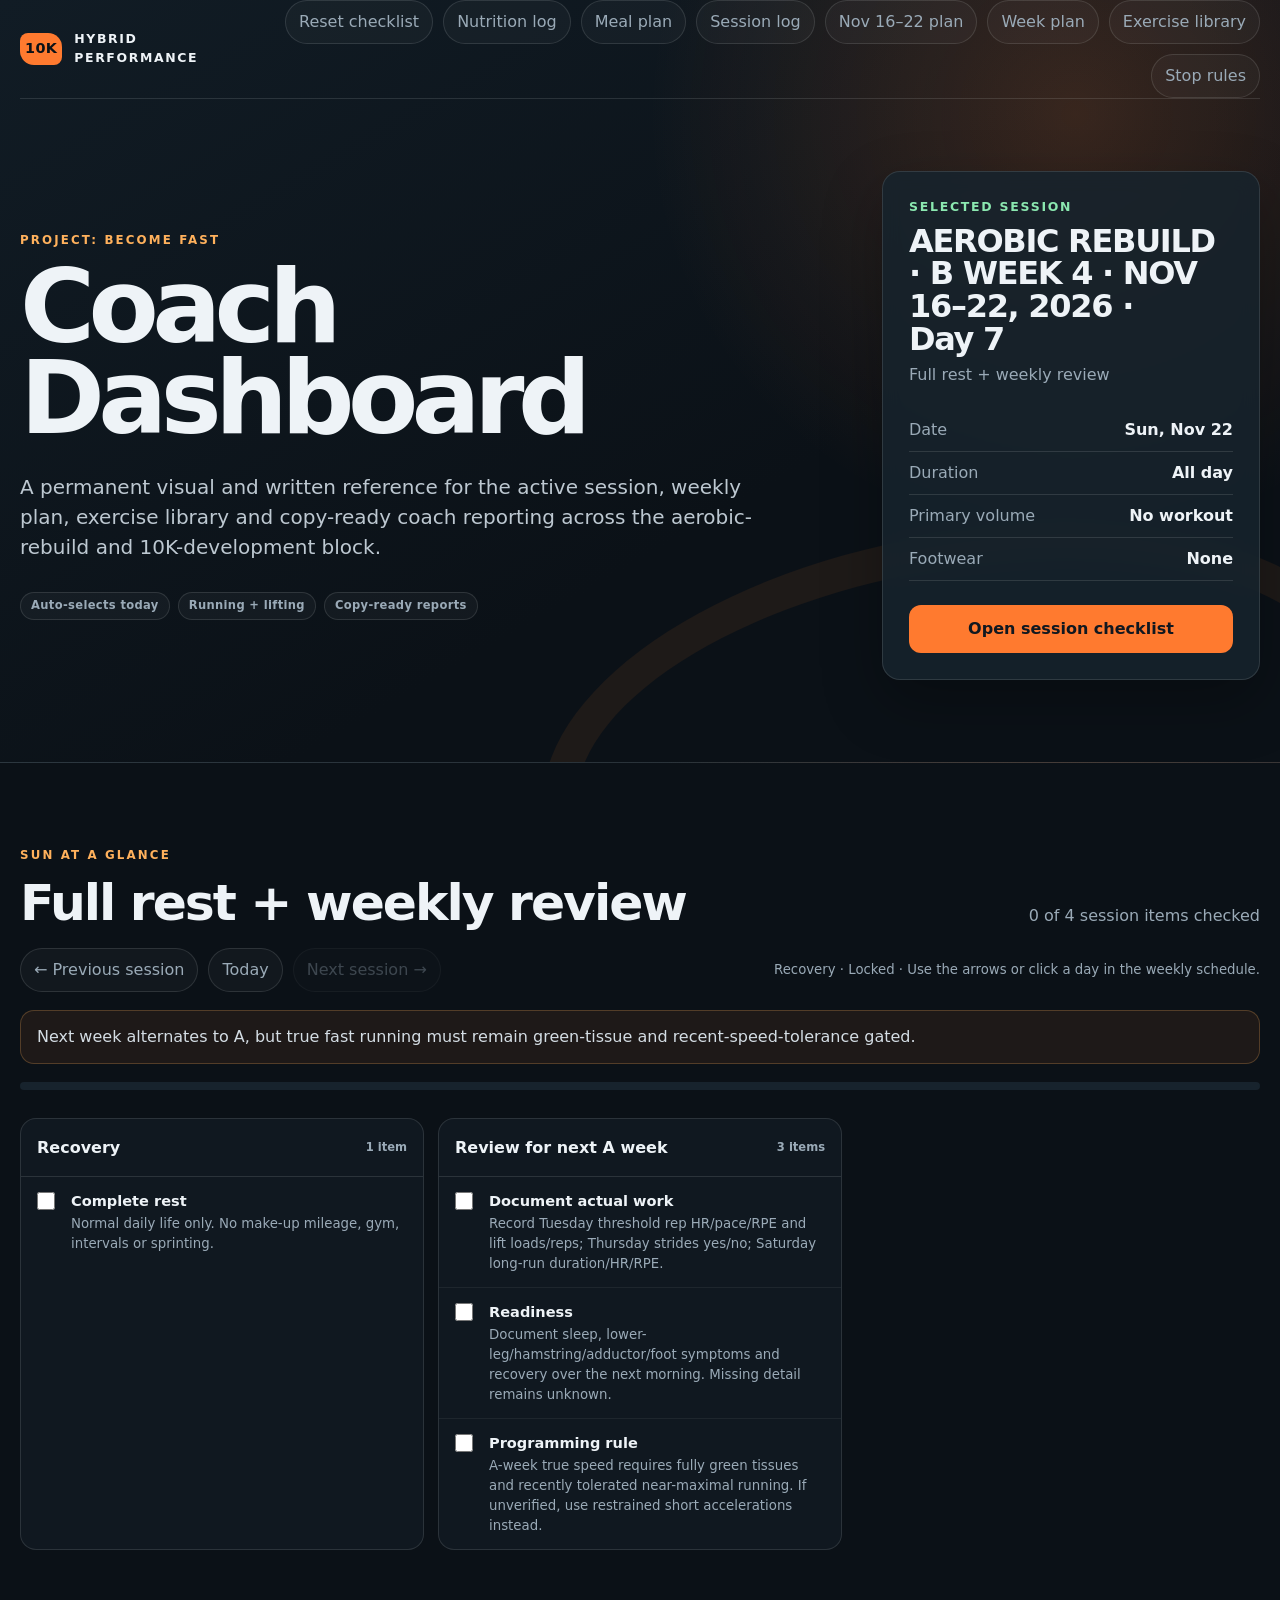
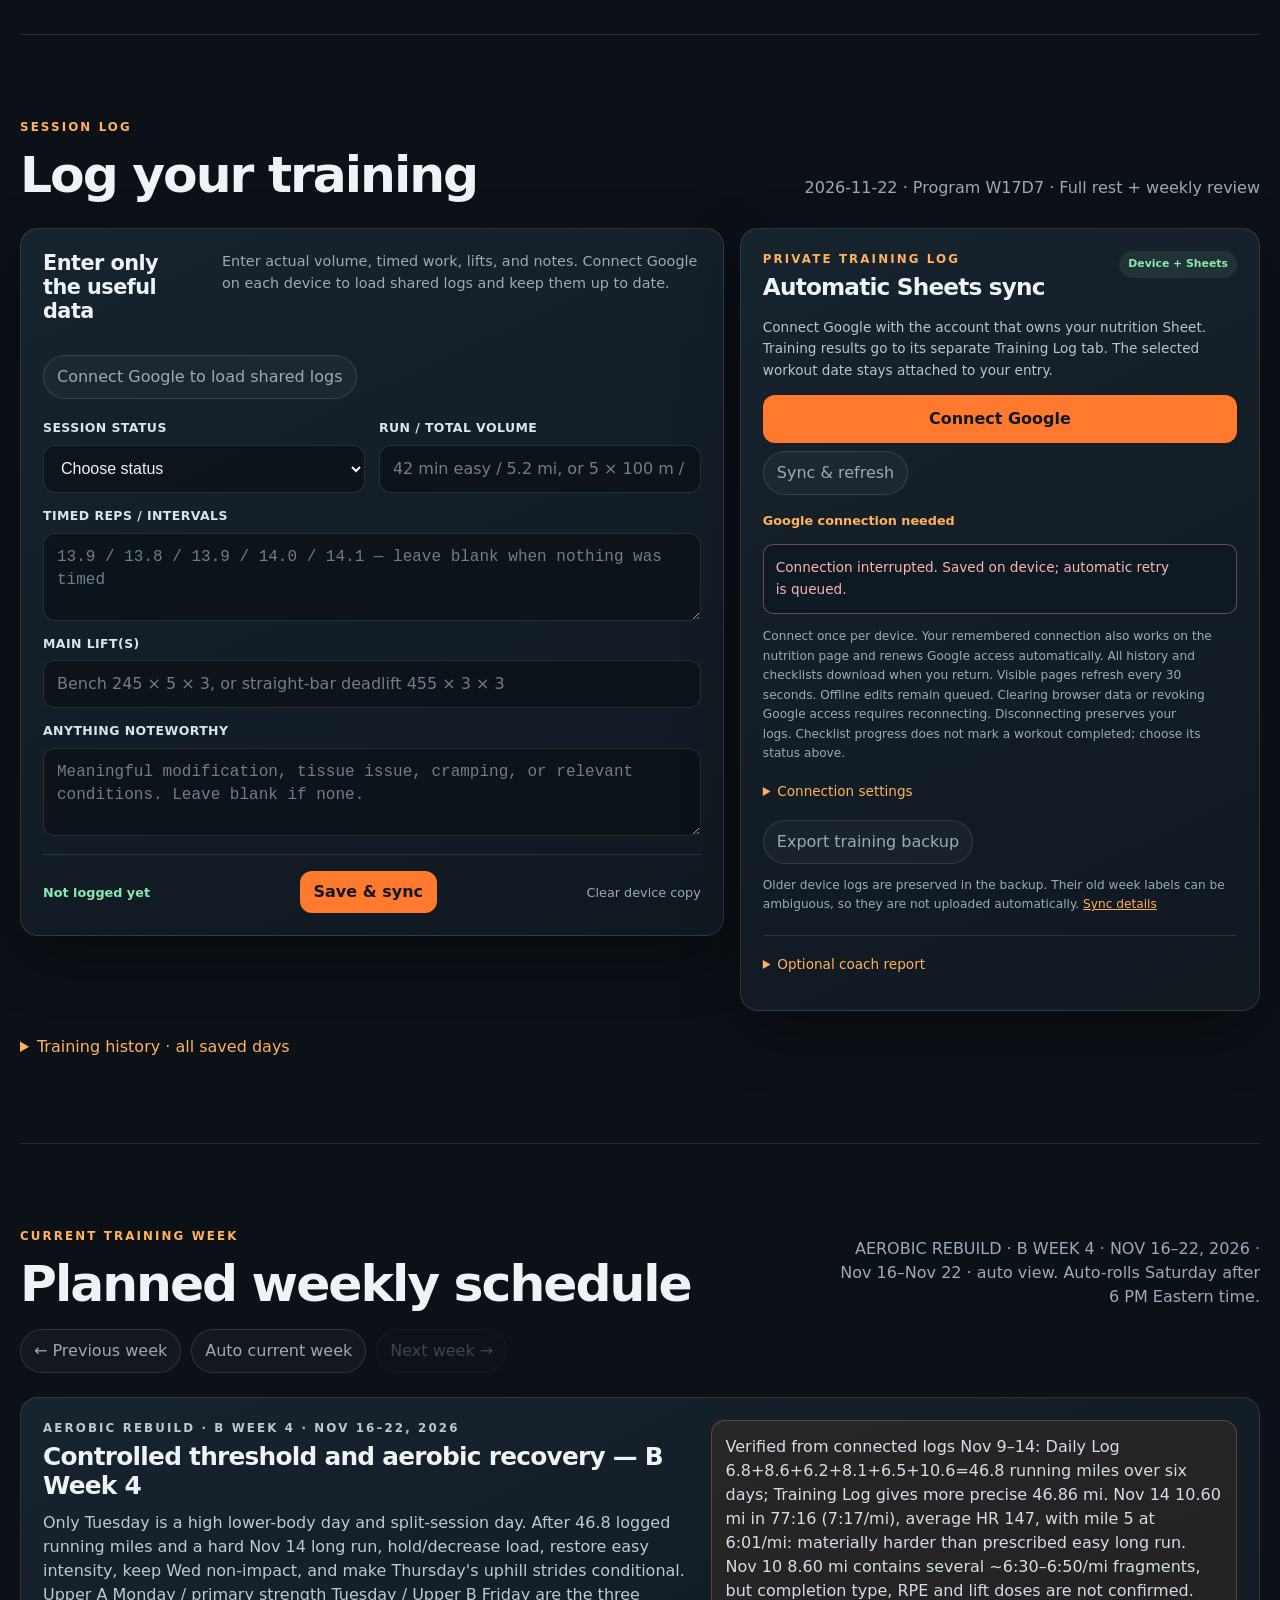
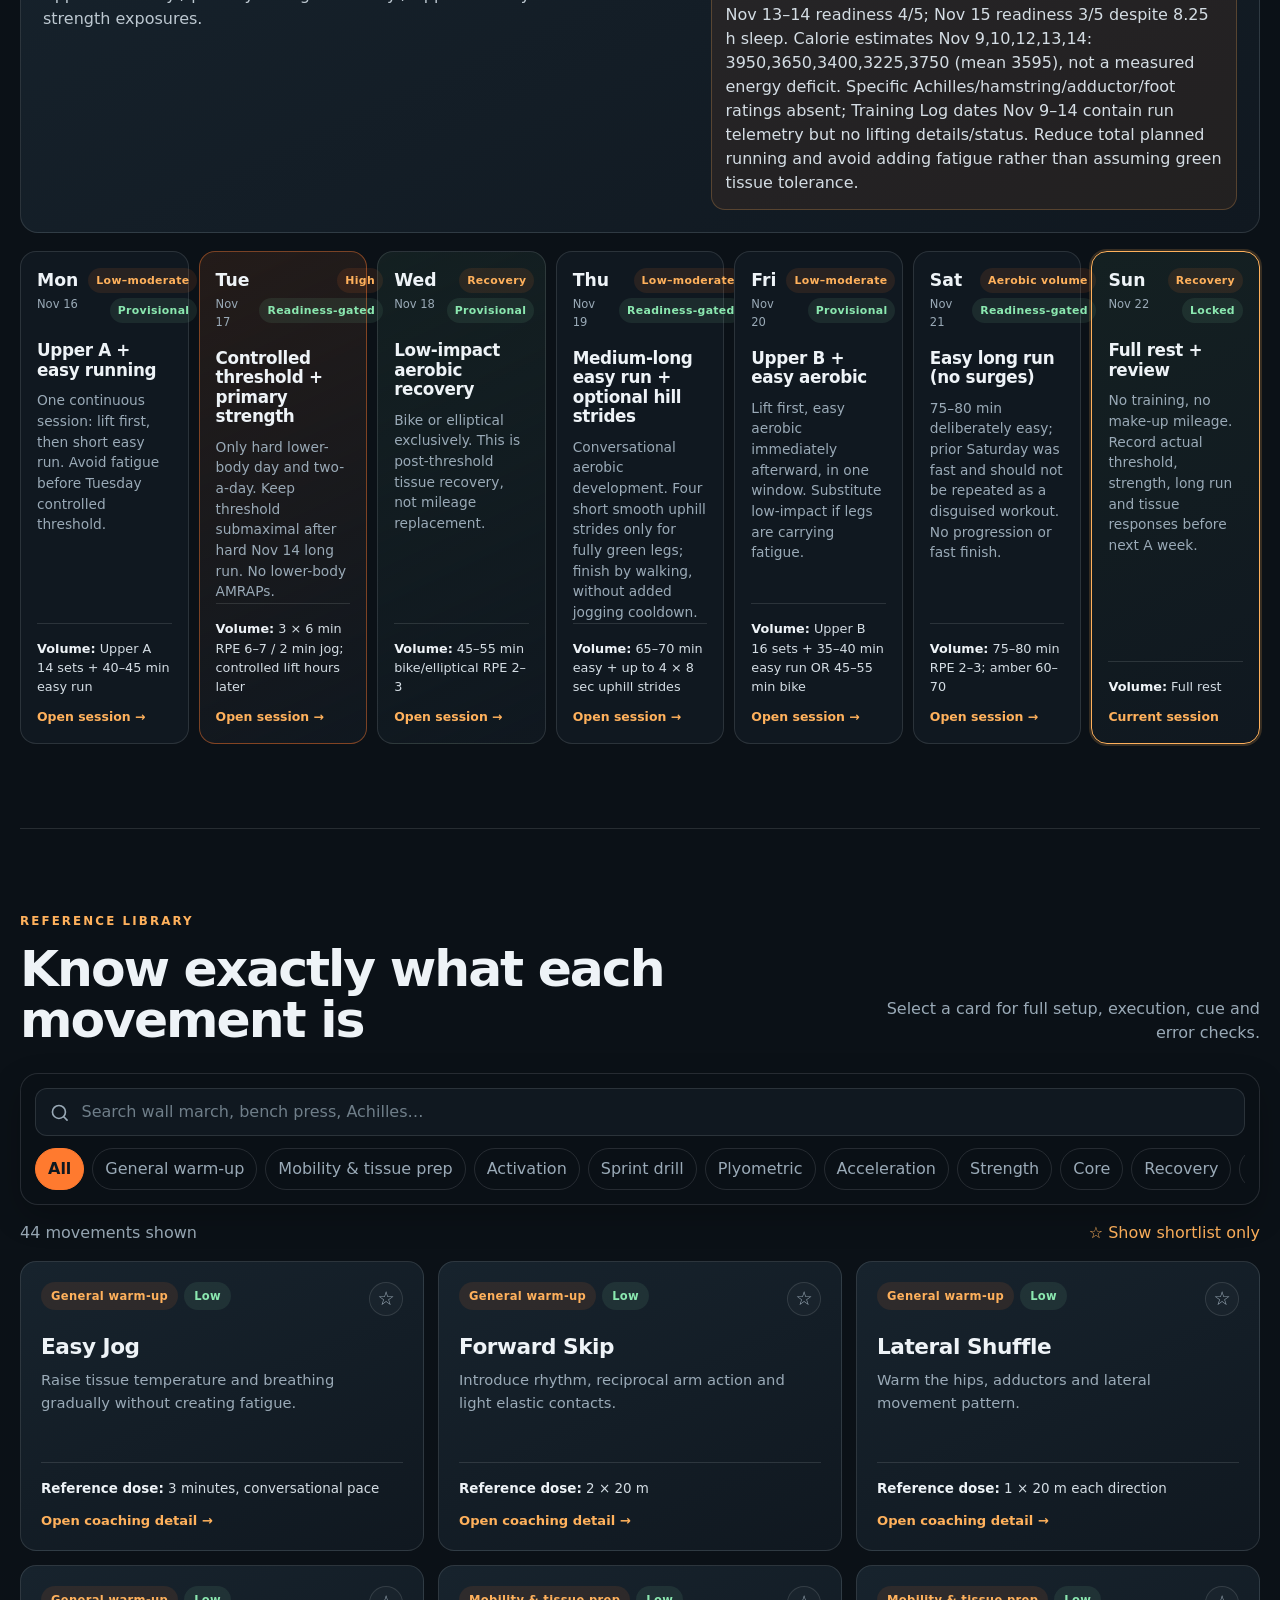
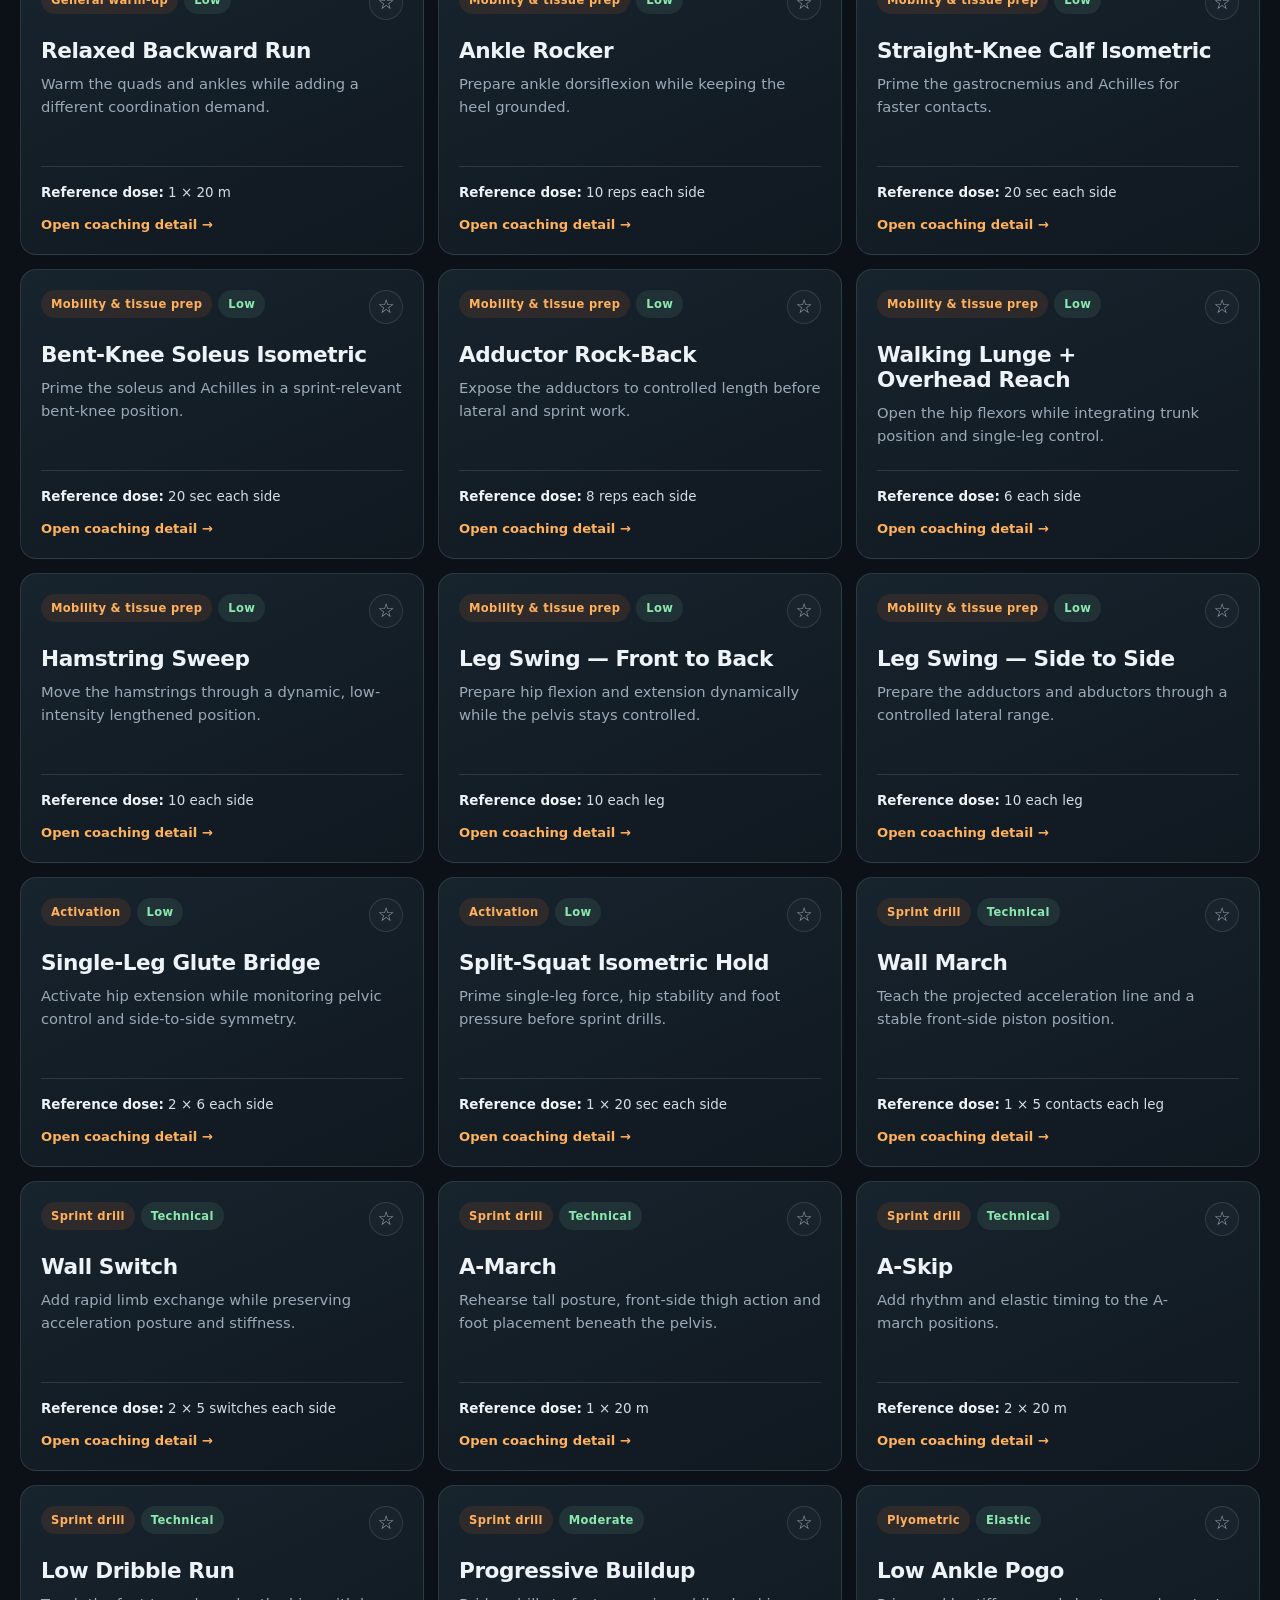
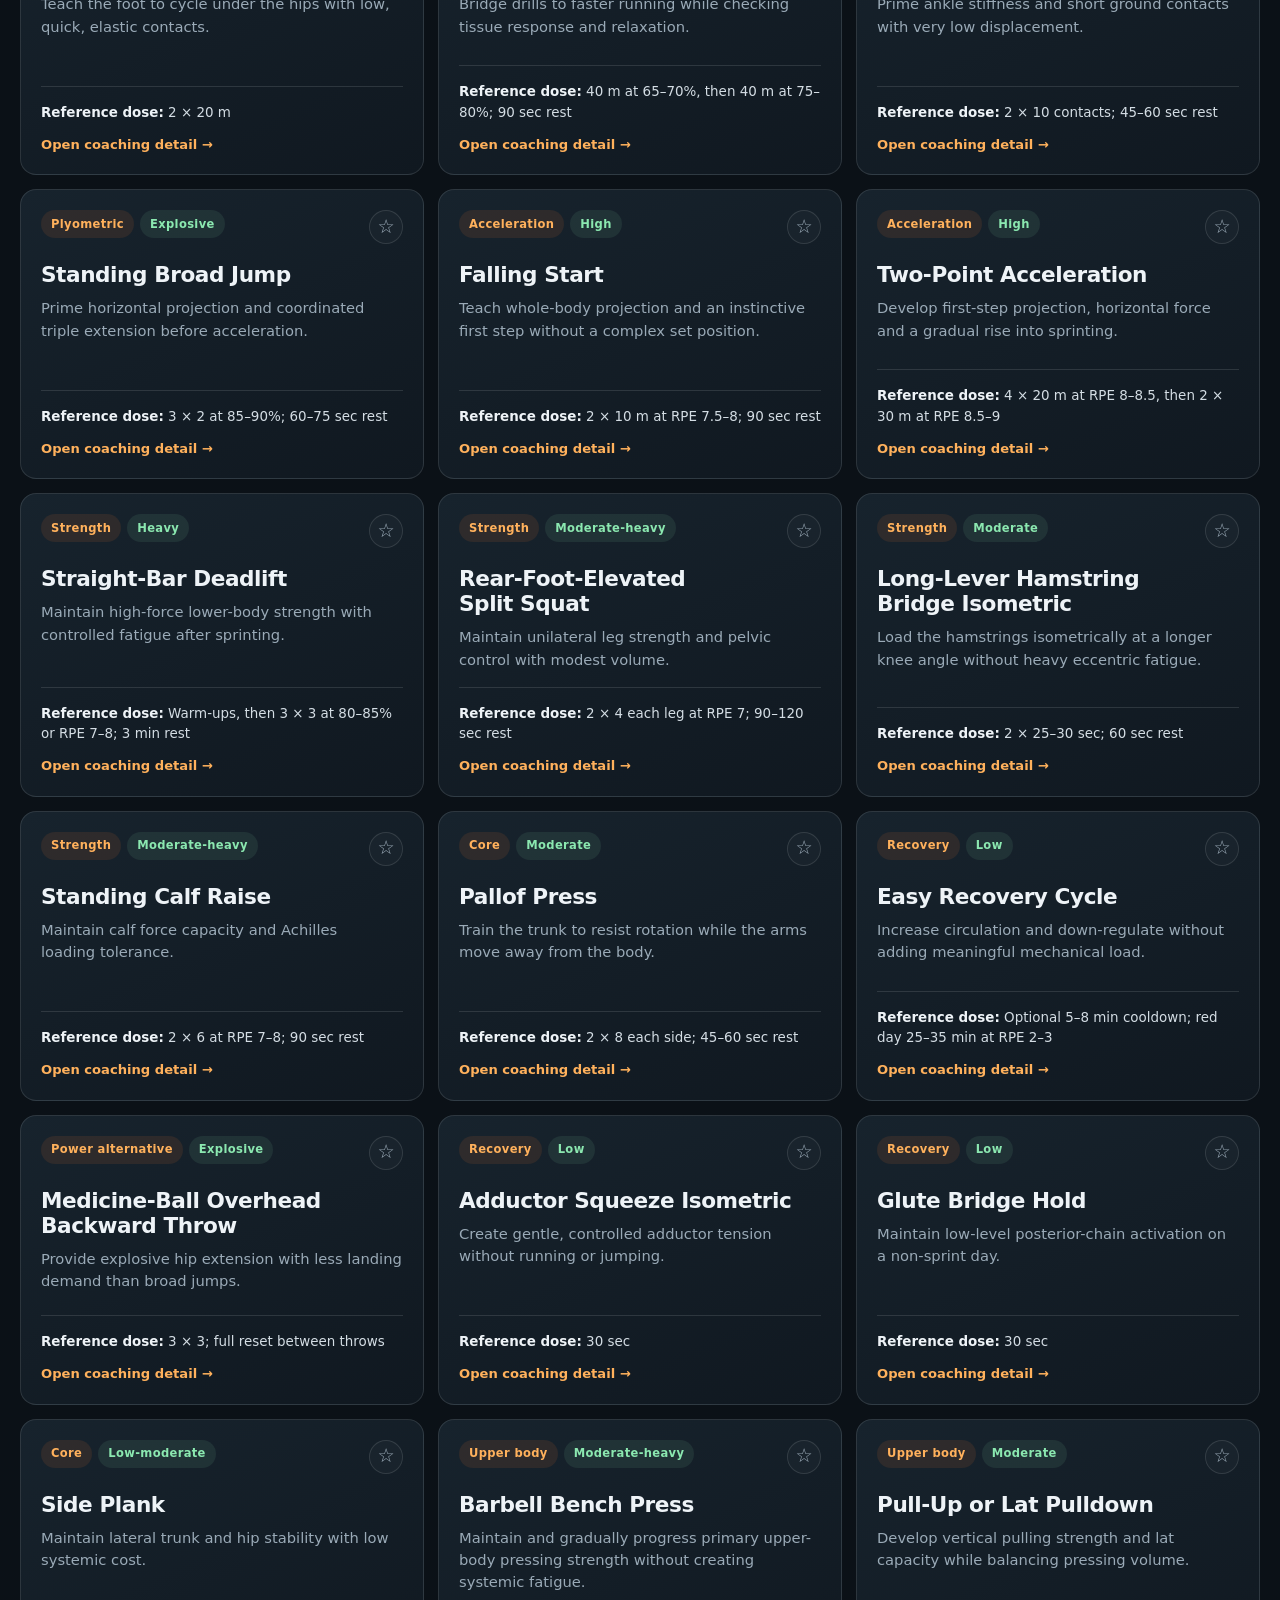
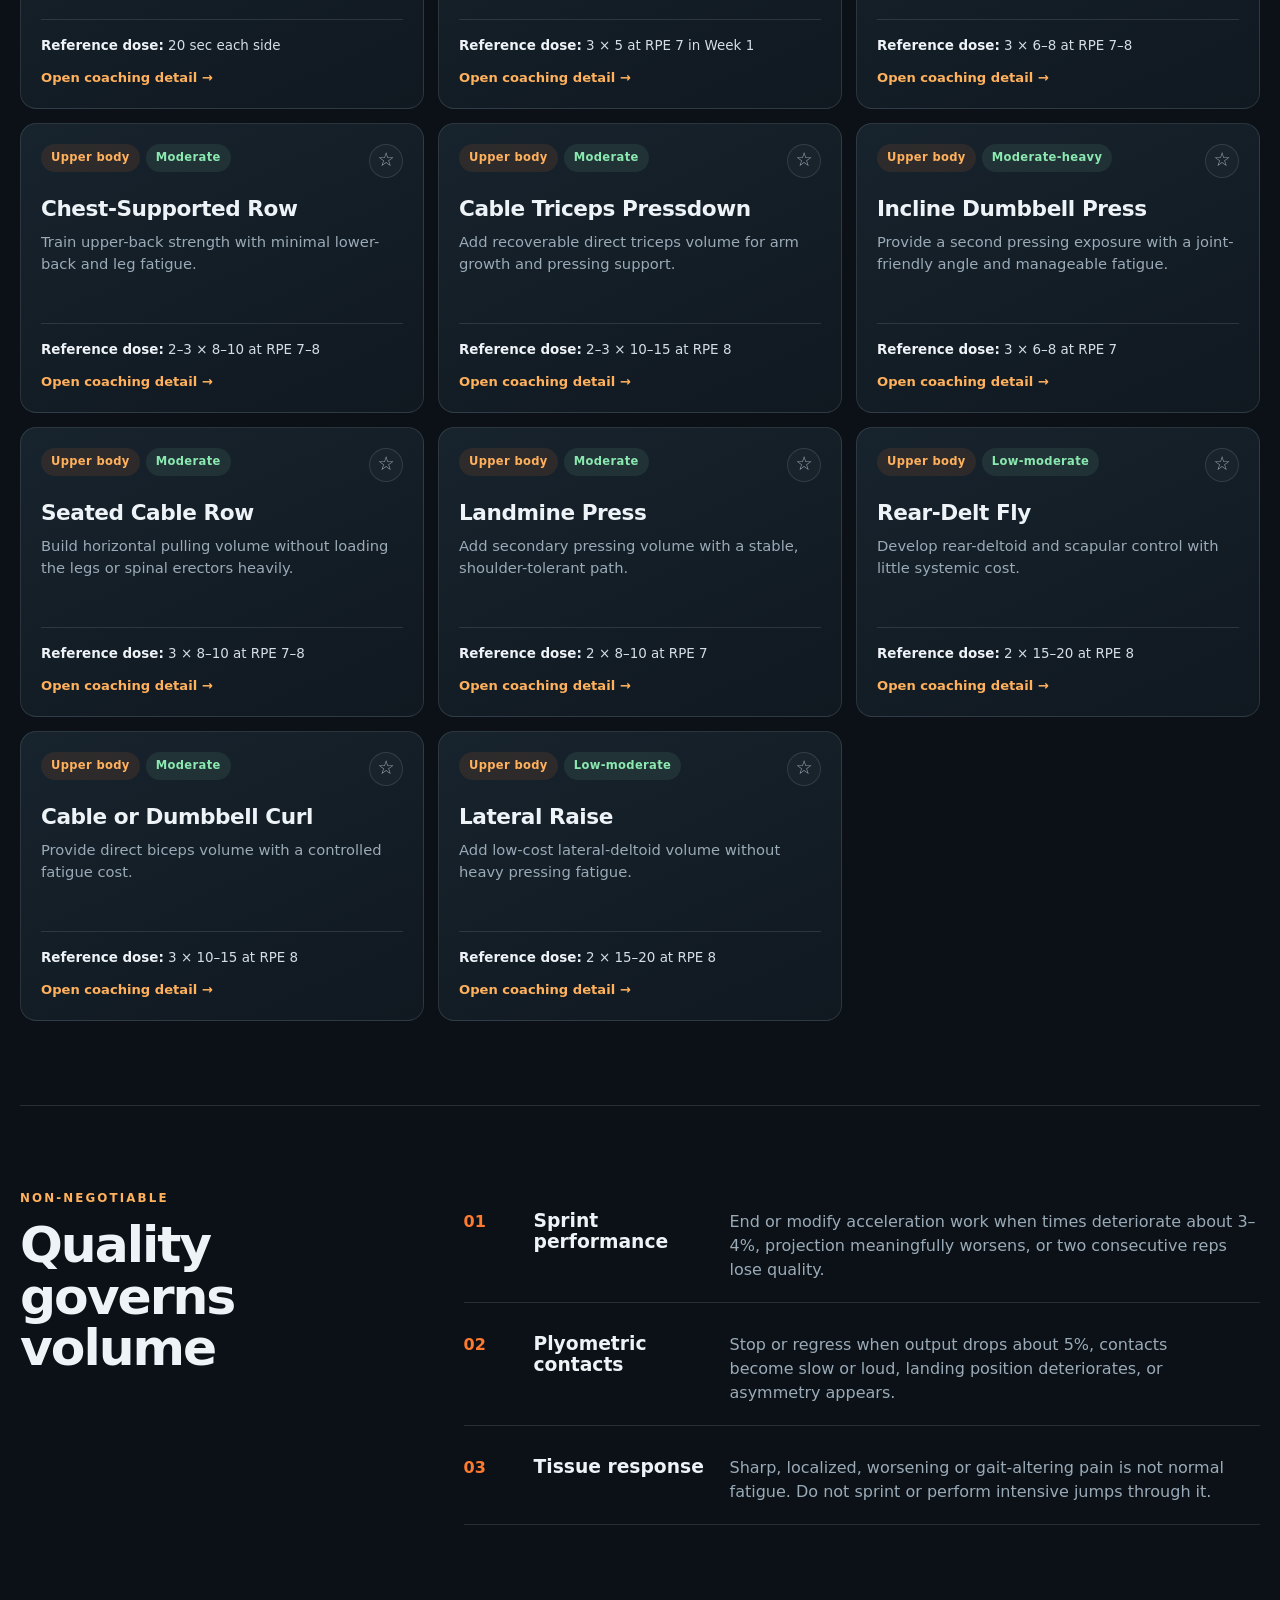
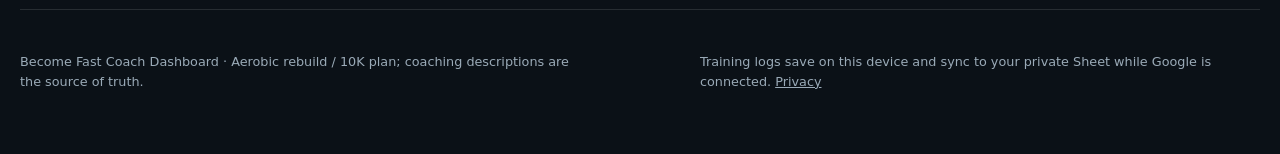
==== commit 128acfdd: "Link Nov 16–22 plan on primary dashboard" ====
--- a/index.html
+++ b/index.html
@@ -25,7 +25,7 @@
         <a class="ghost-button" href="nutrition.html">Nutrition log</a>
         <a class="ghost-button" href="meal-plan.html">Meal plan</a>
         <a class="ghost-button" href="#session-log">Session log</a>
-        <a class="ghost-button" href="week-of-2026-11-09.html">Nov 9–15 plan</a>
+        <a class="ghost-button" href="week-of-2026-11-16.html">Nov 16–22 plan</a>
         <a class="ghost-button" href="#week-plan">Week plan</a>
         <a class="ghost-button" href="#library">Exercise library</a>
         <a class="ghost-button" href="#safety">Stop rules</a>
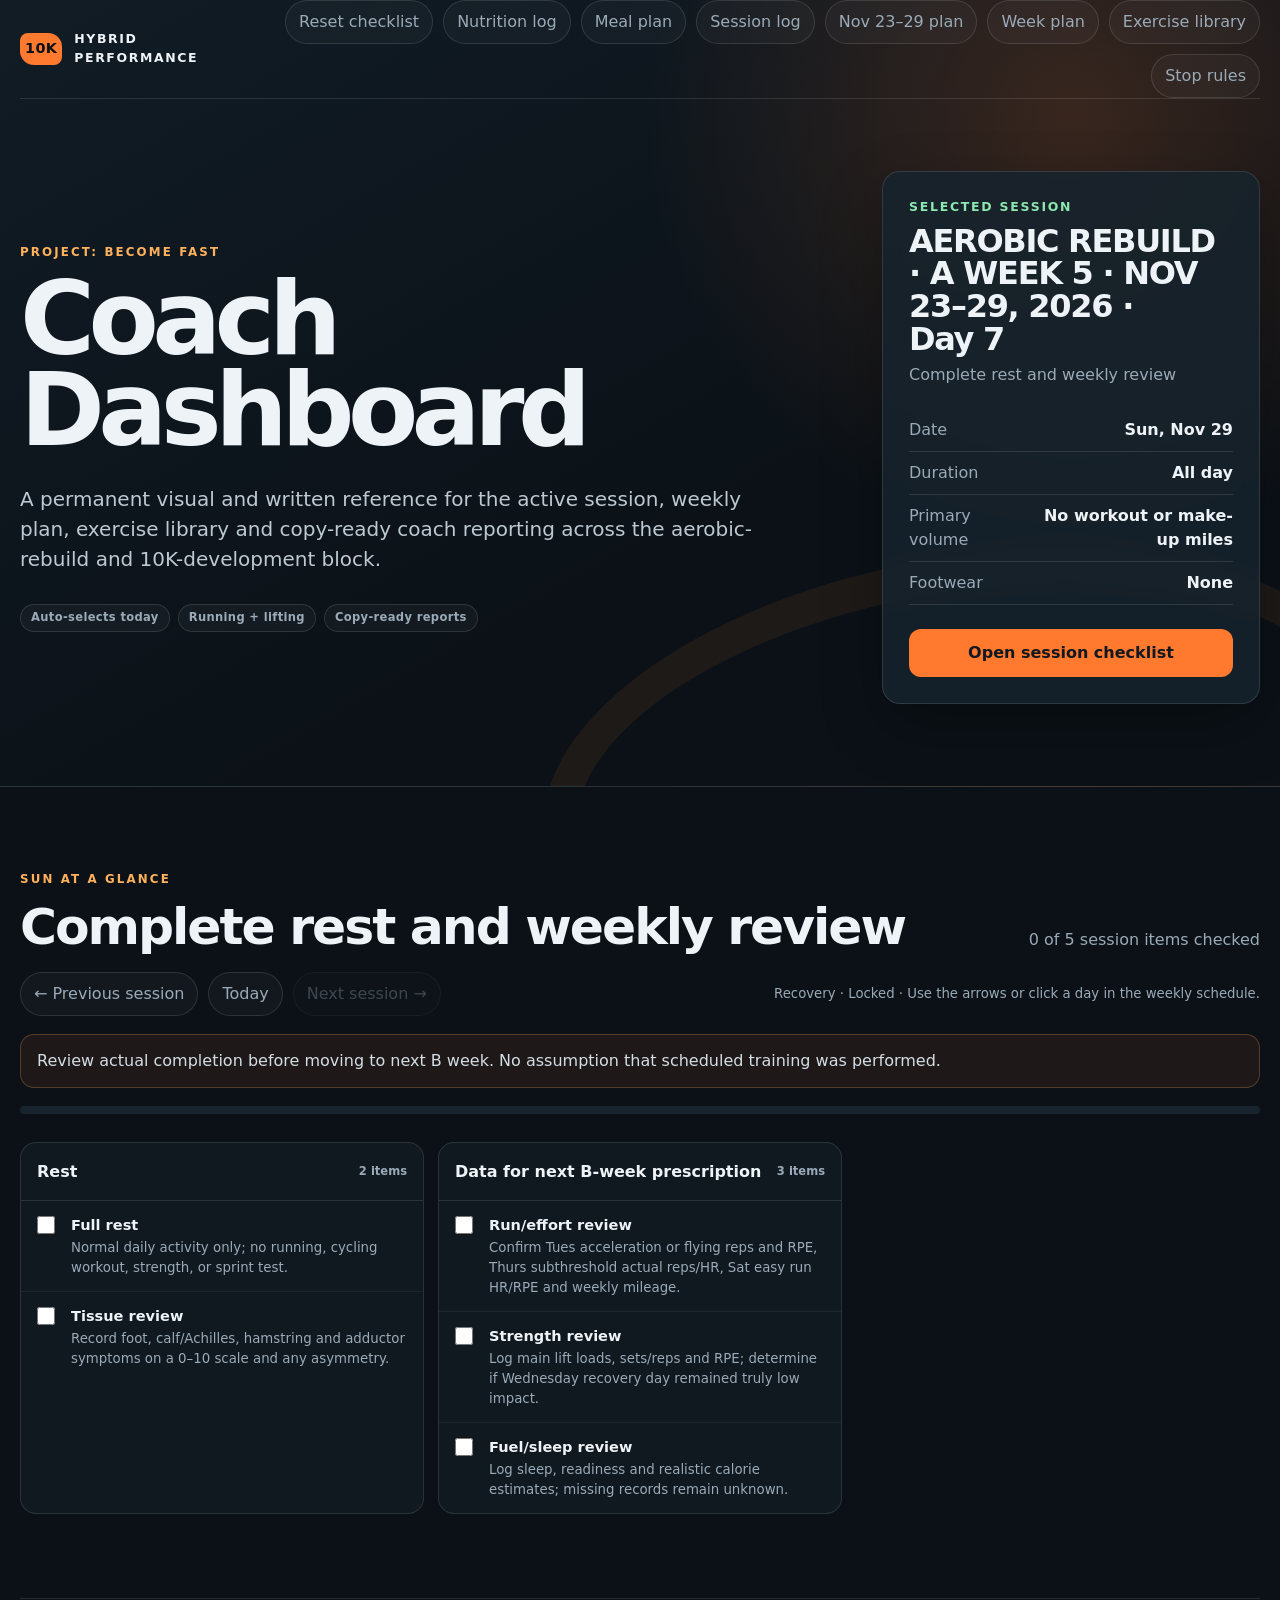
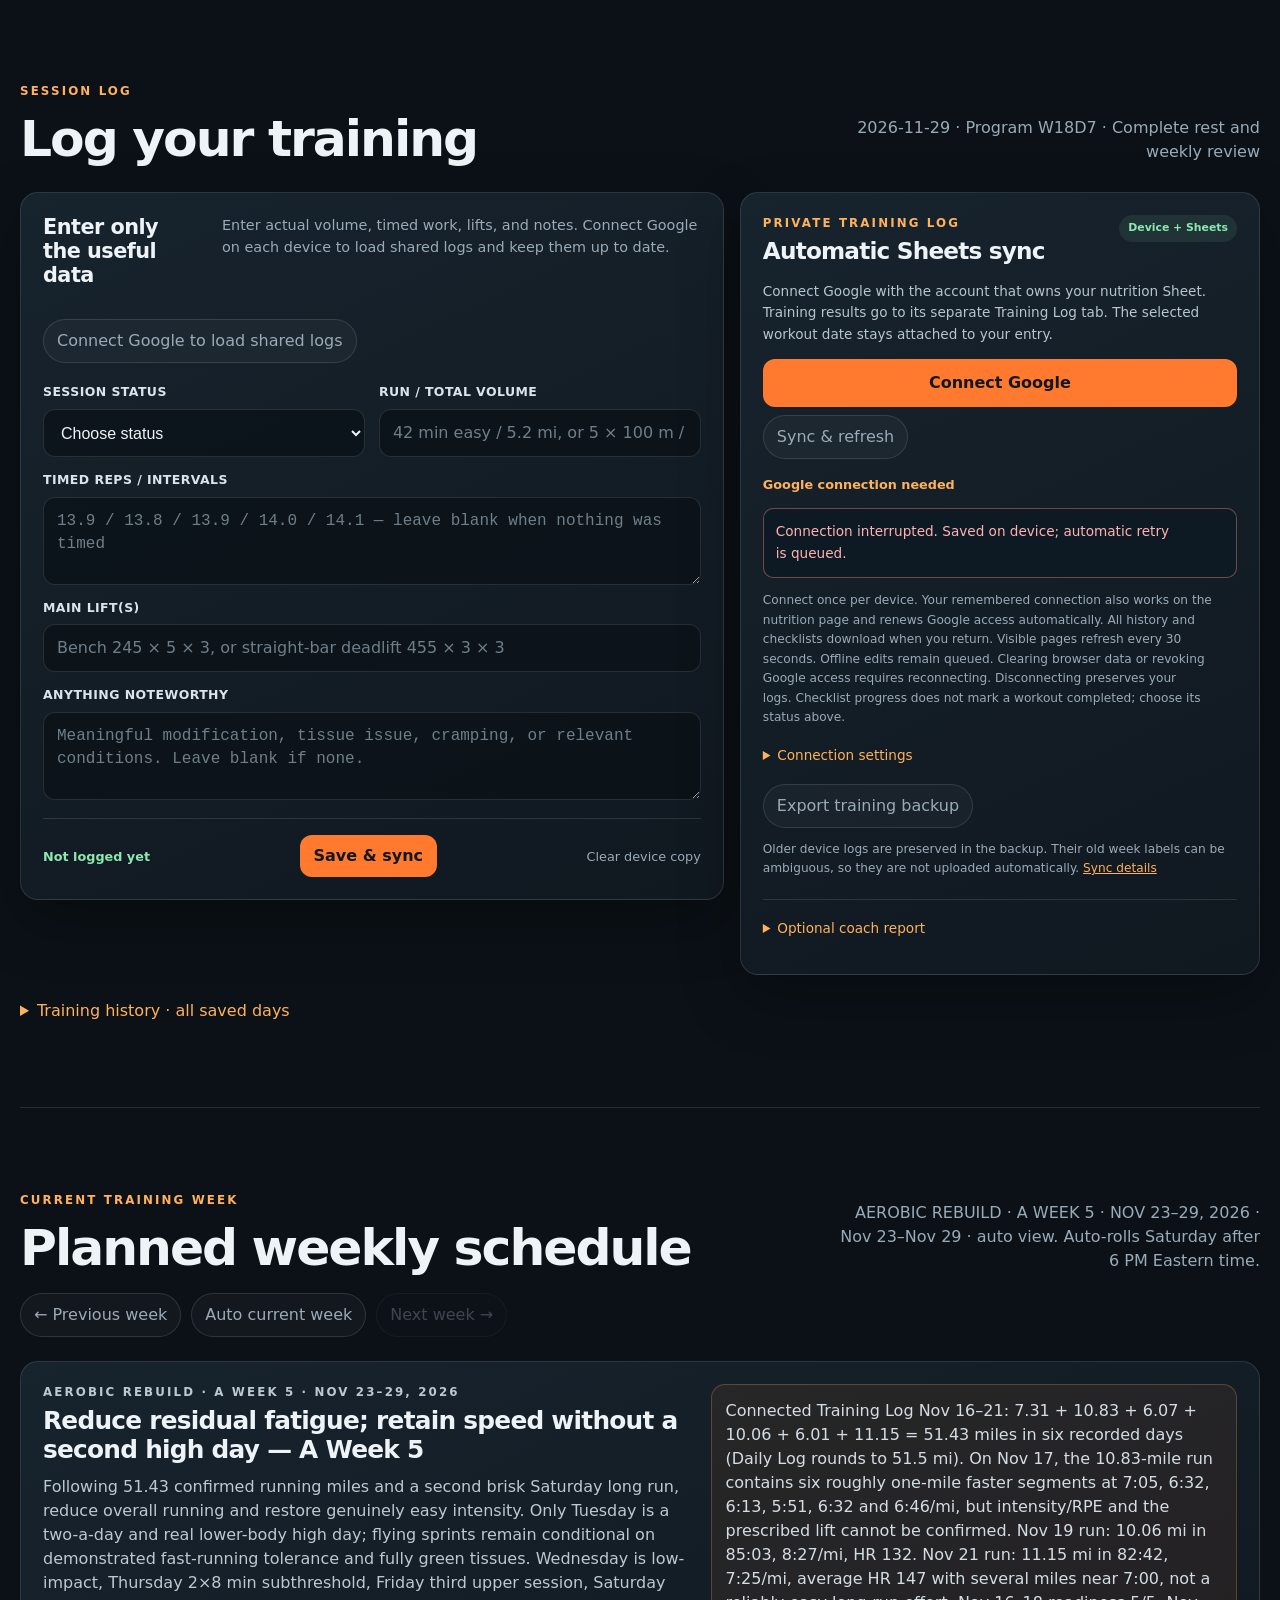
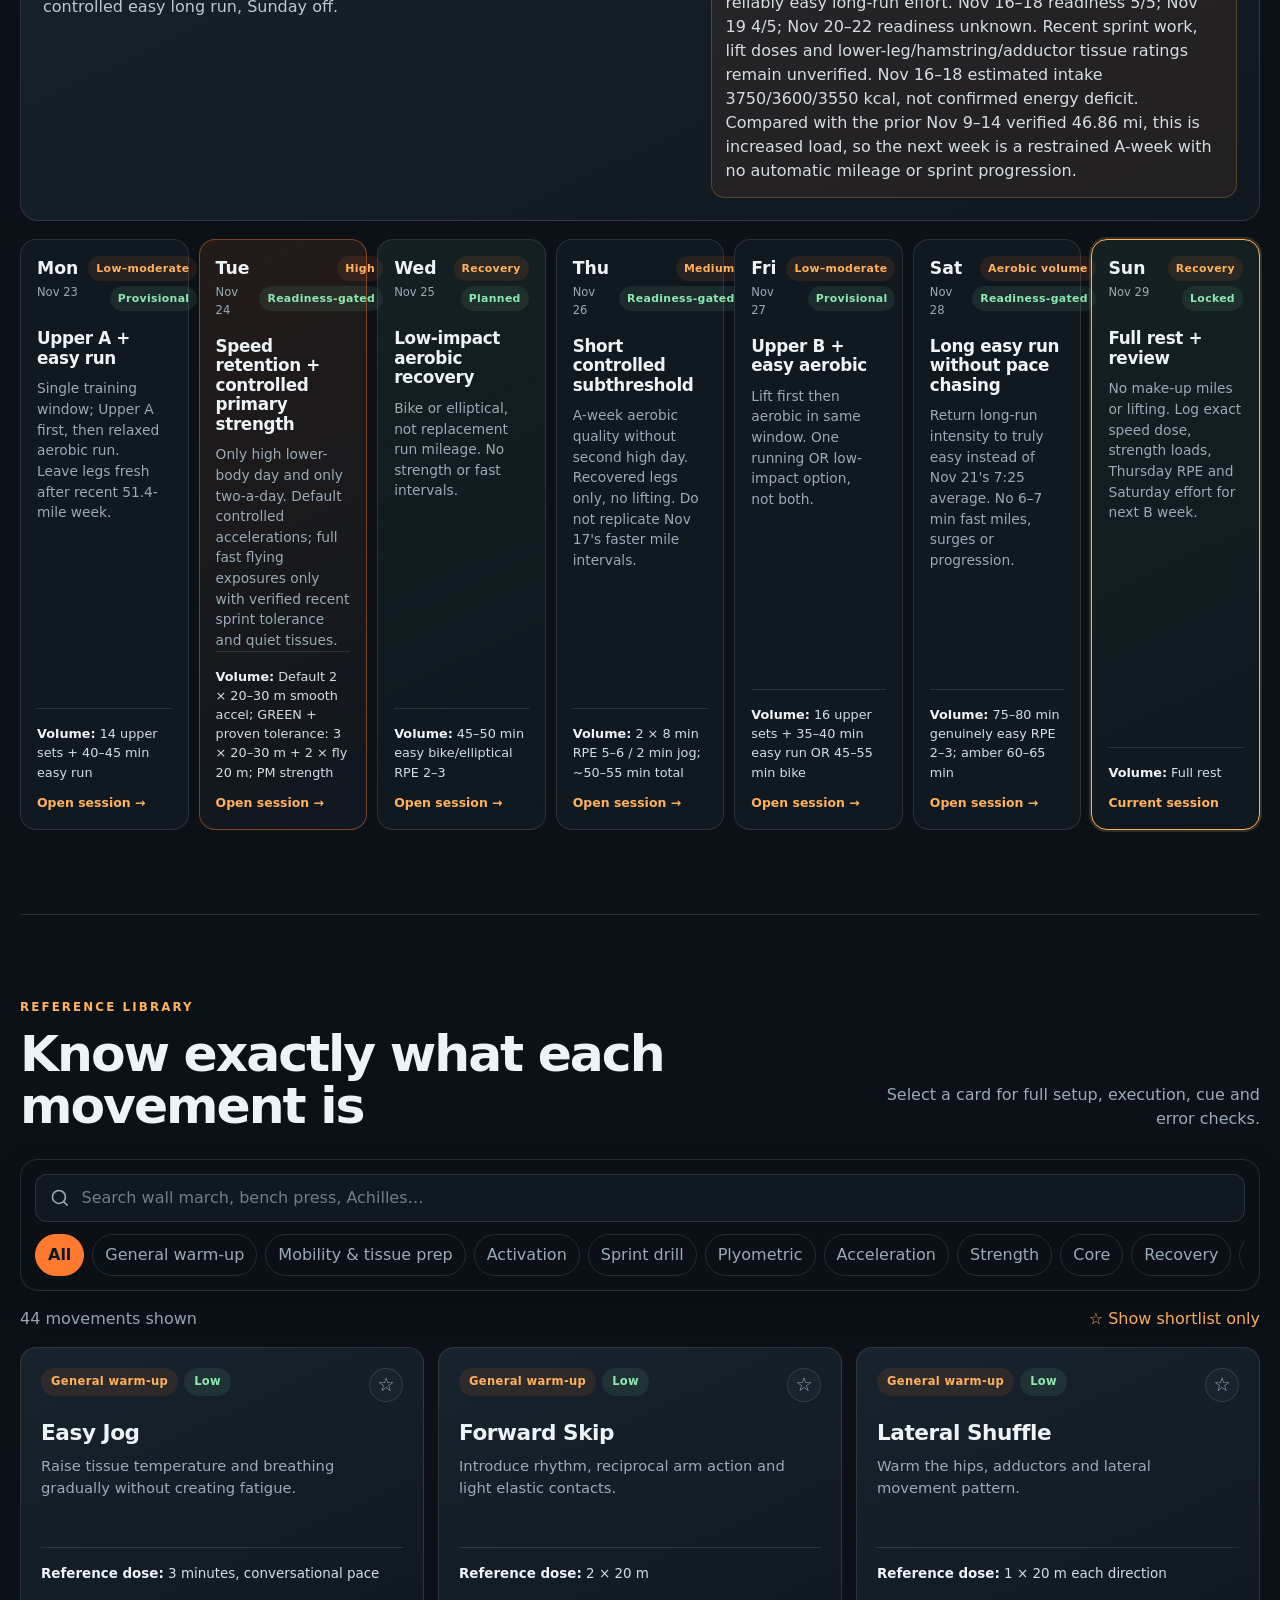
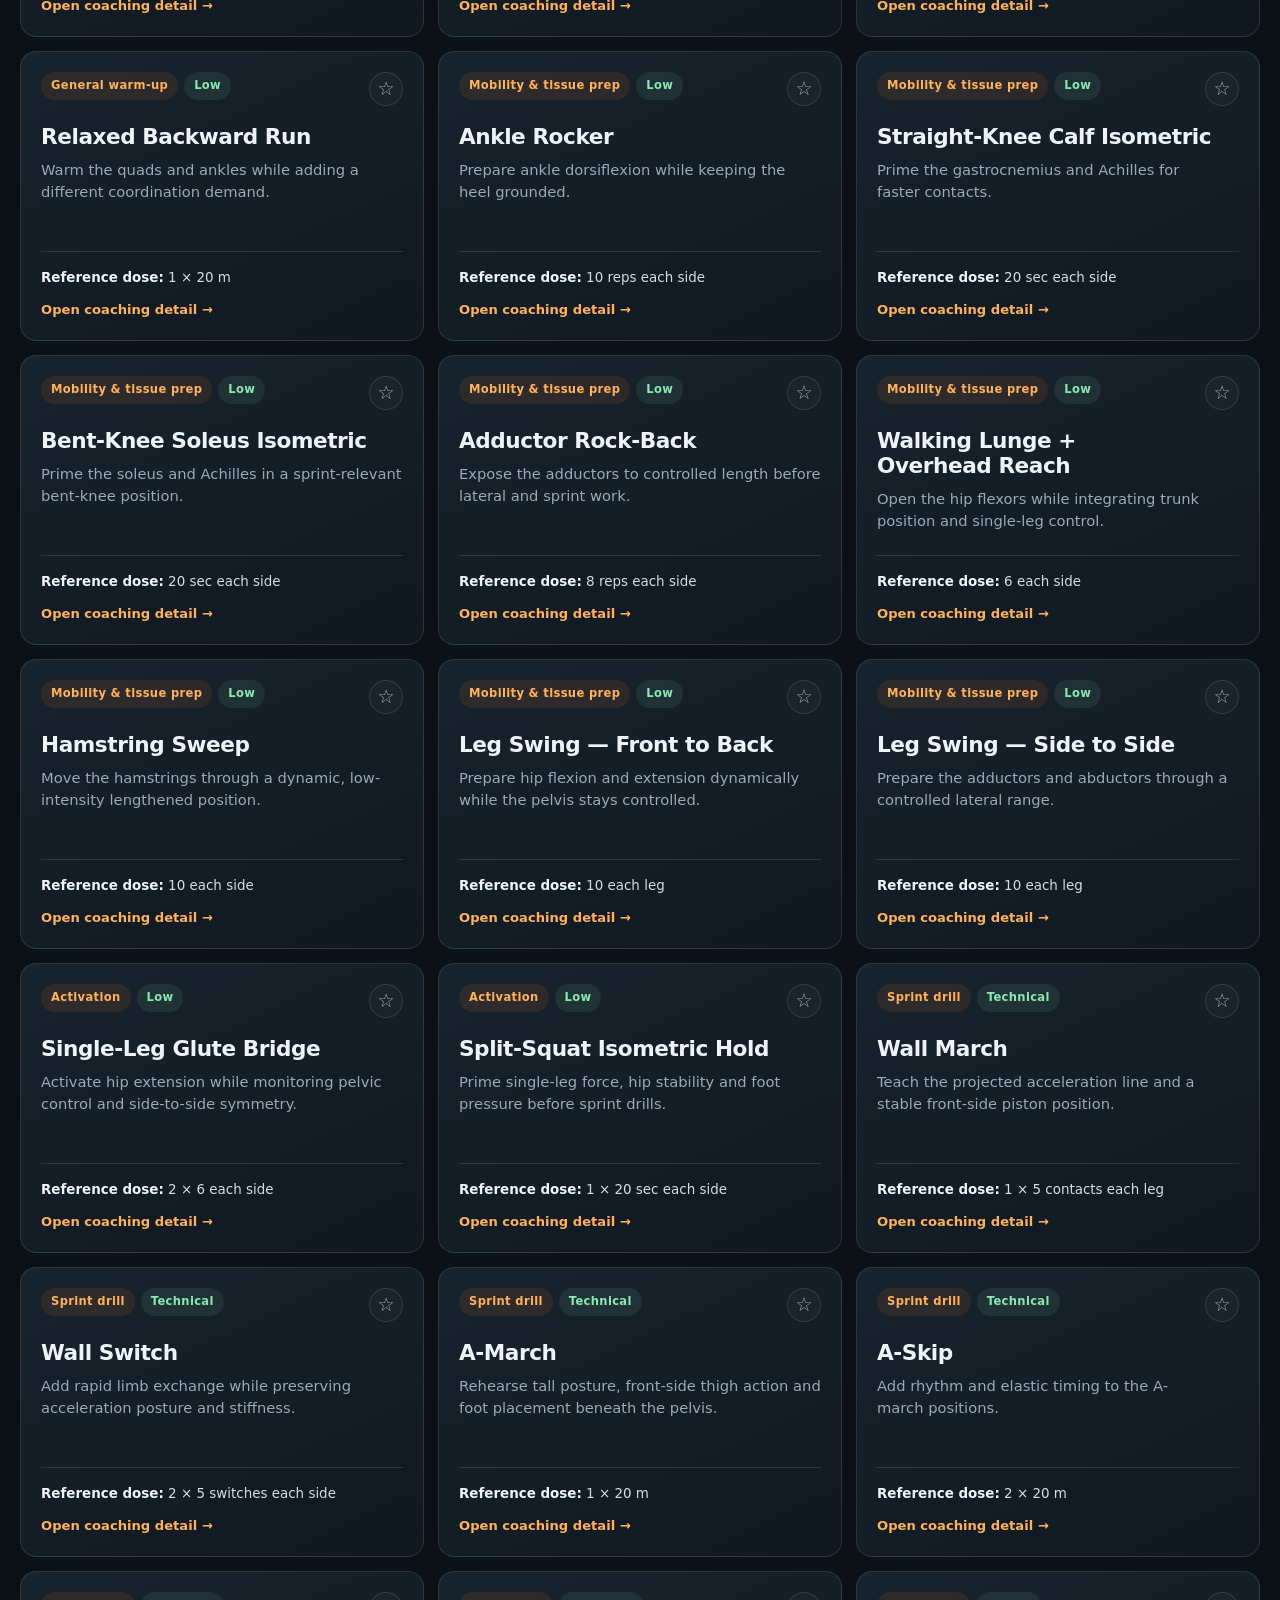
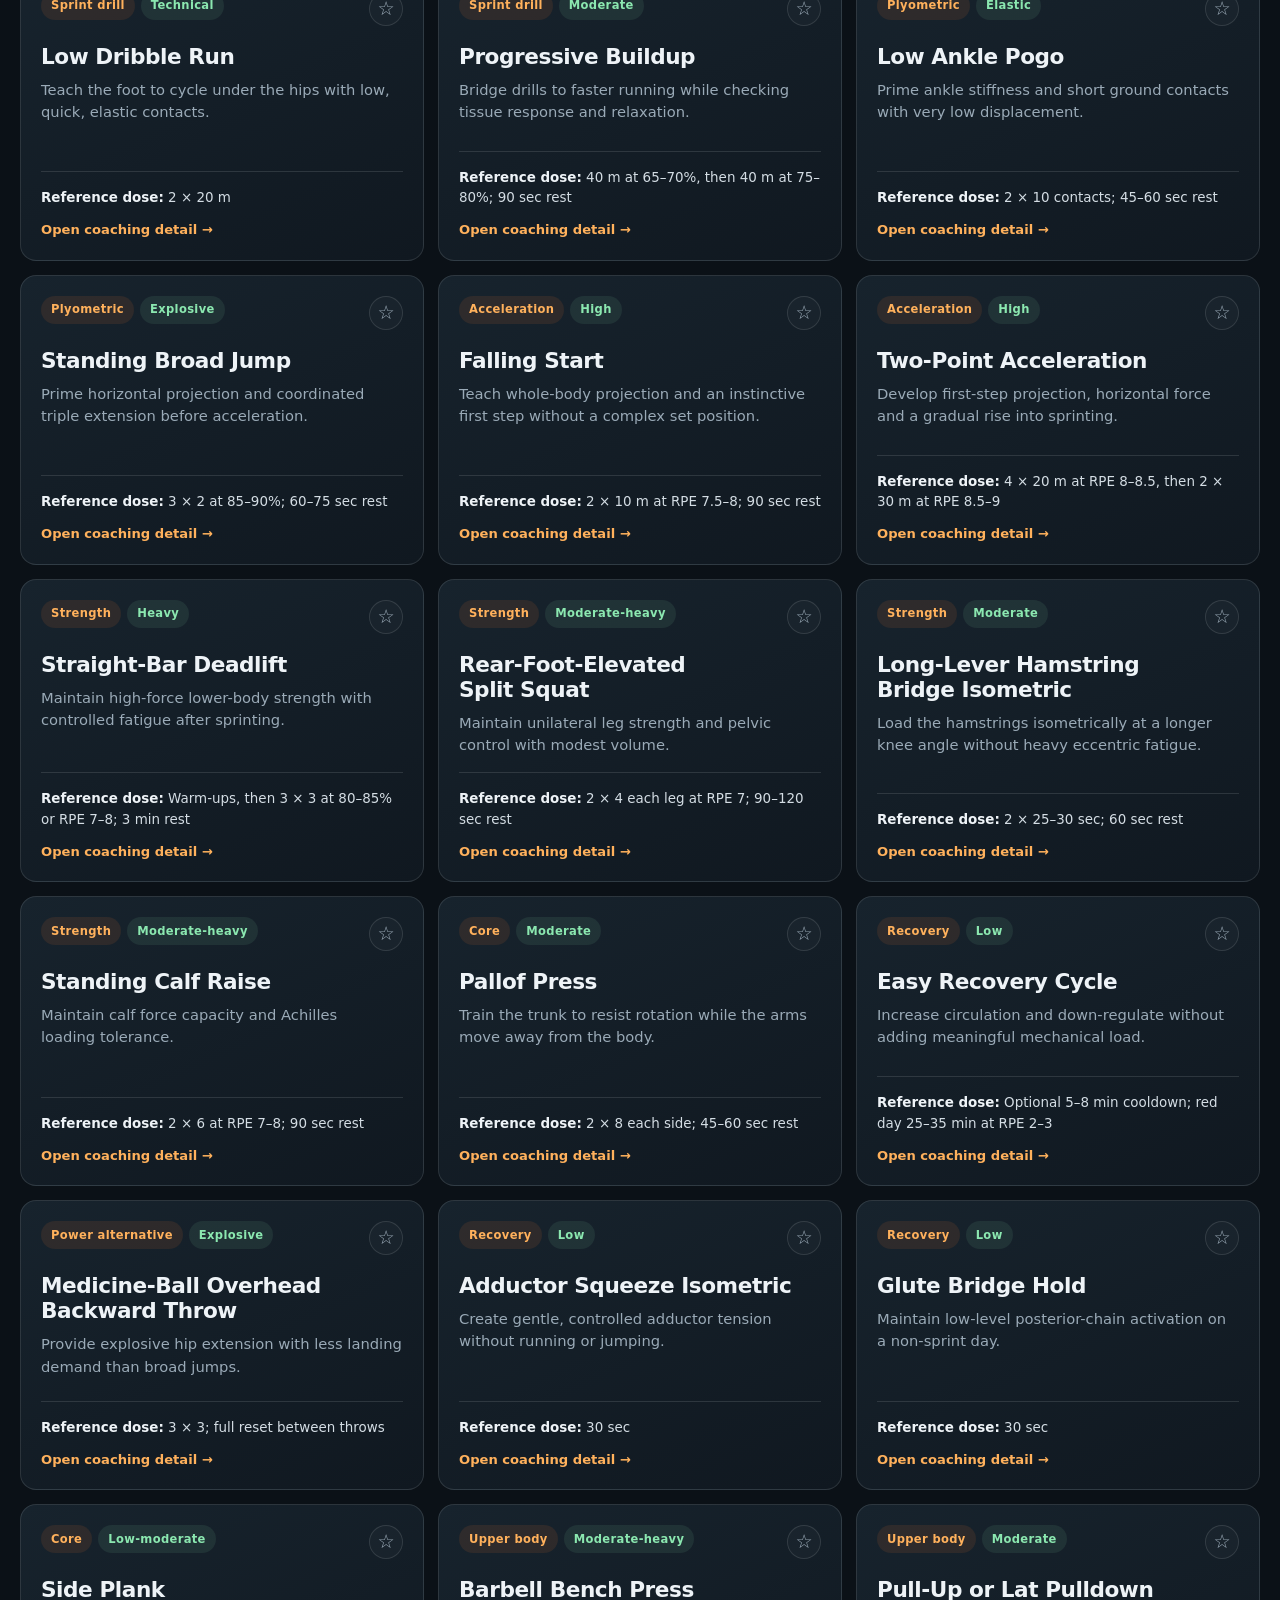
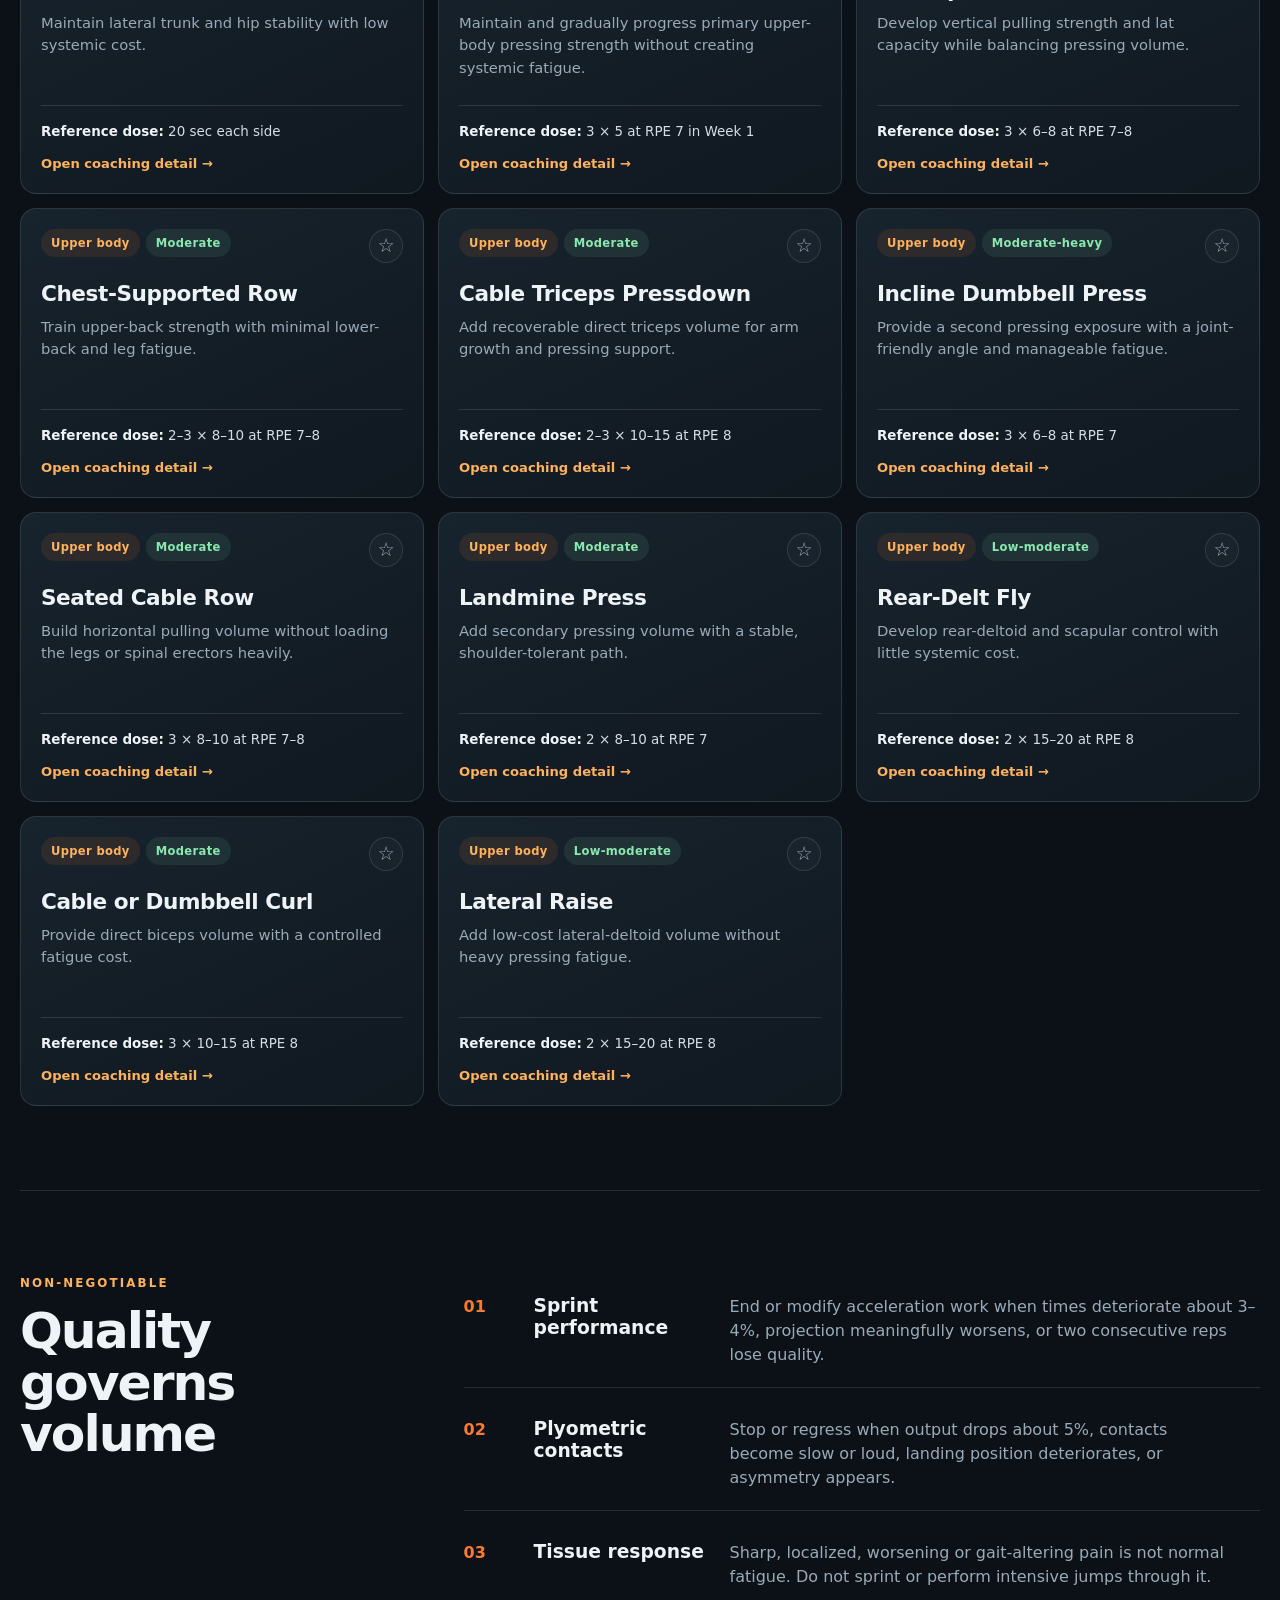
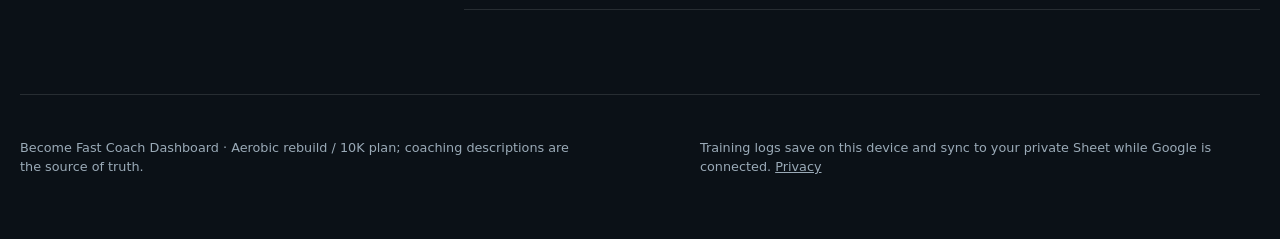
==== commit c7899b98: "Publish A Week 5 (Nov 23–29): index.html" ====
--- a/index.html
+++ b/index.html
@@ -25,7 +25,7 @@
         <a class="ghost-button" href="nutrition.html">Nutrition log</a>
         <a class="ghost-button" href="meal-plan.html">Meal plan</a>
         <a class="ghost-button" href="#session-log">Session log</a>
-        <a class="ghost-button" href="week-of-2026-11-16.html">Nov 16–22 plan</a>
+        <a class="ghost-button" href="week-of-2026-11-23.html">Nov 23–29 plan</a>
         <a class="ghost-button" href="#week-plan">Week plan</a>
         <a class="ghost-button" href="#library">Exercise library</a>
         <a class="ghost-button" href="#safety">Stop rules</a>
